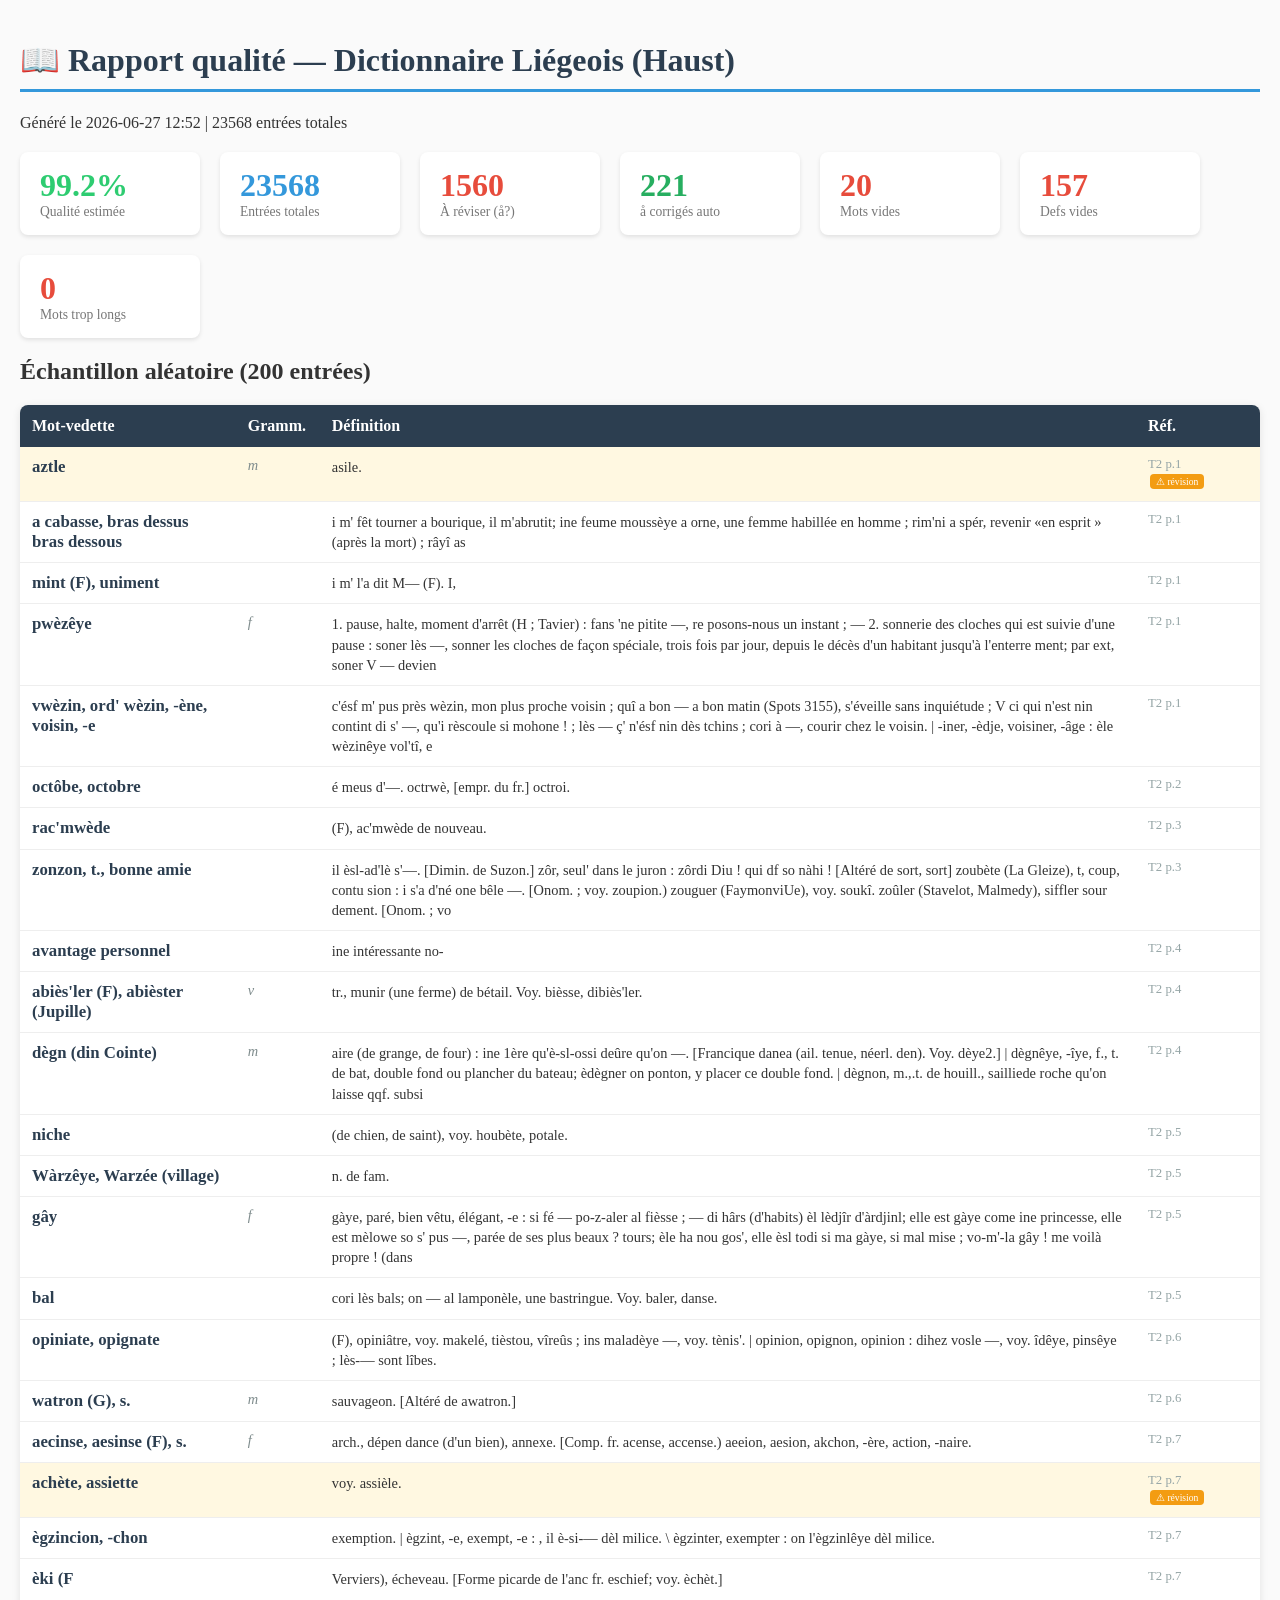
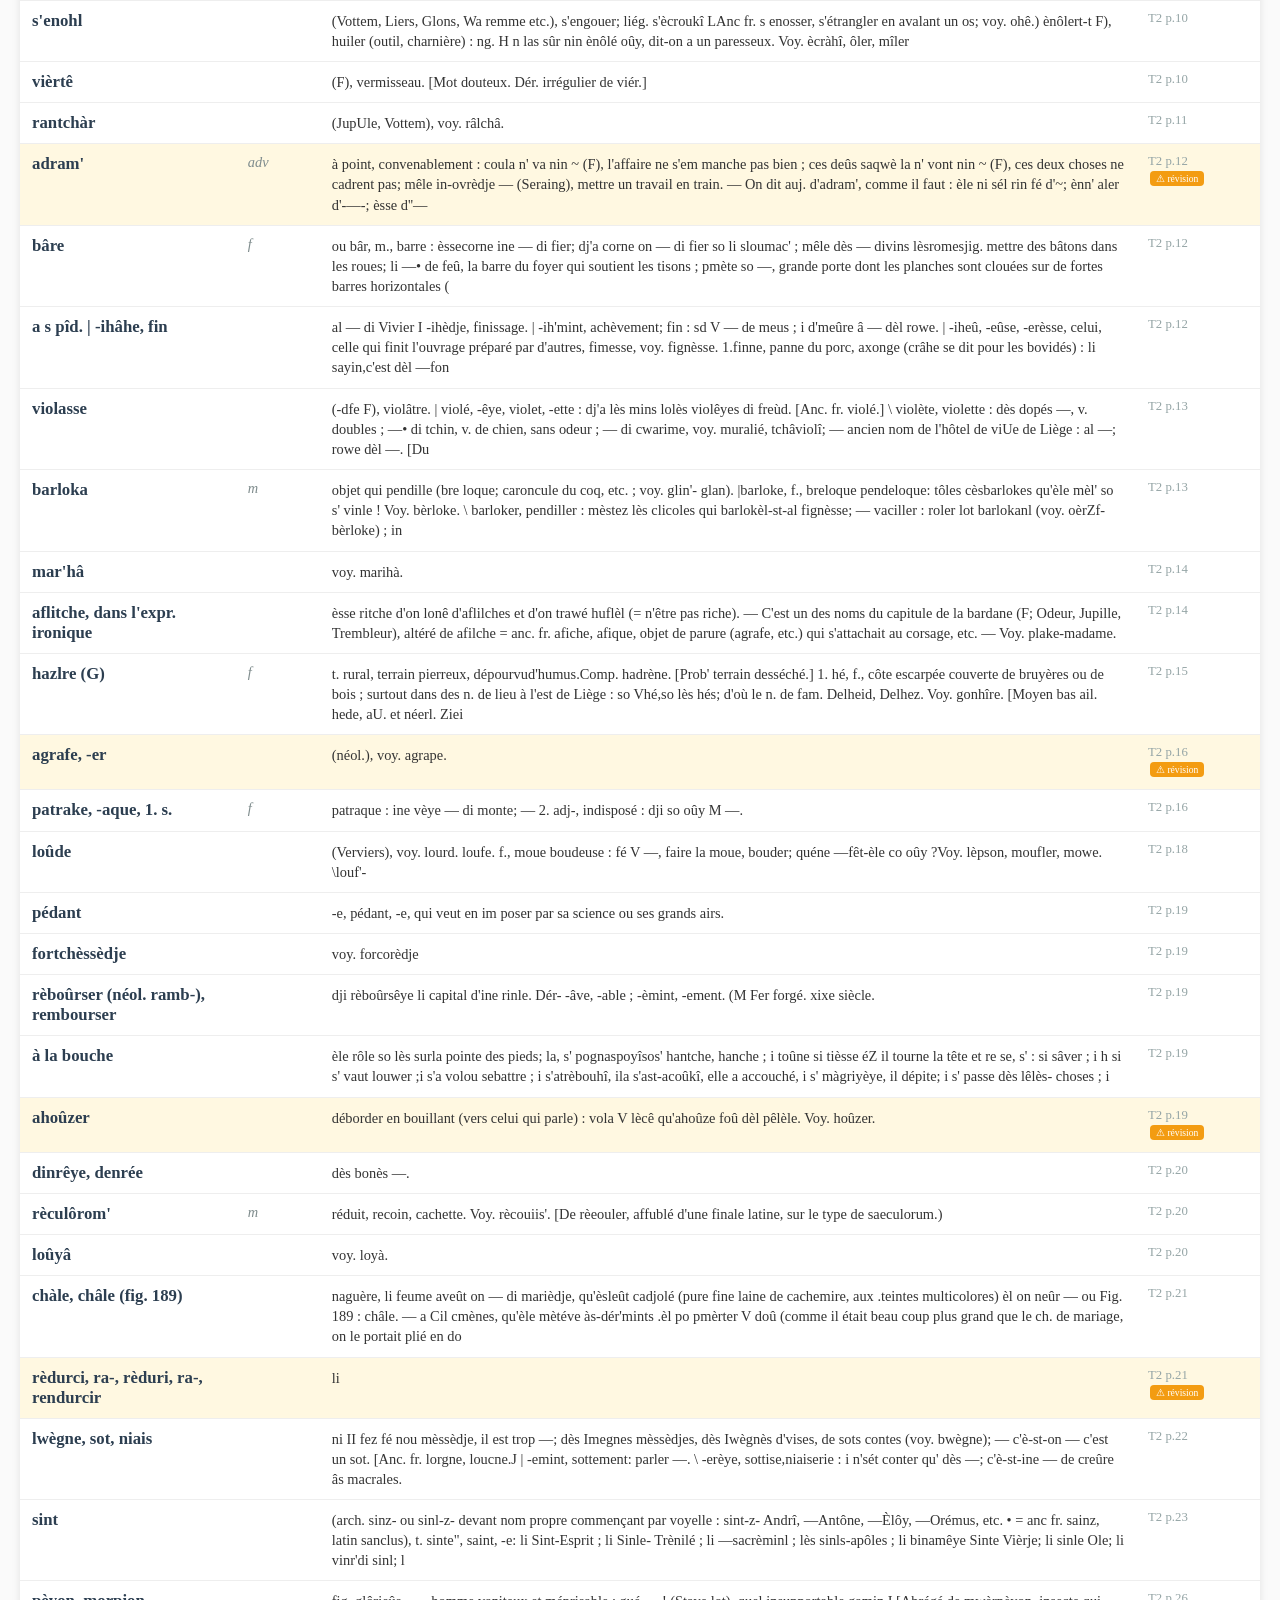
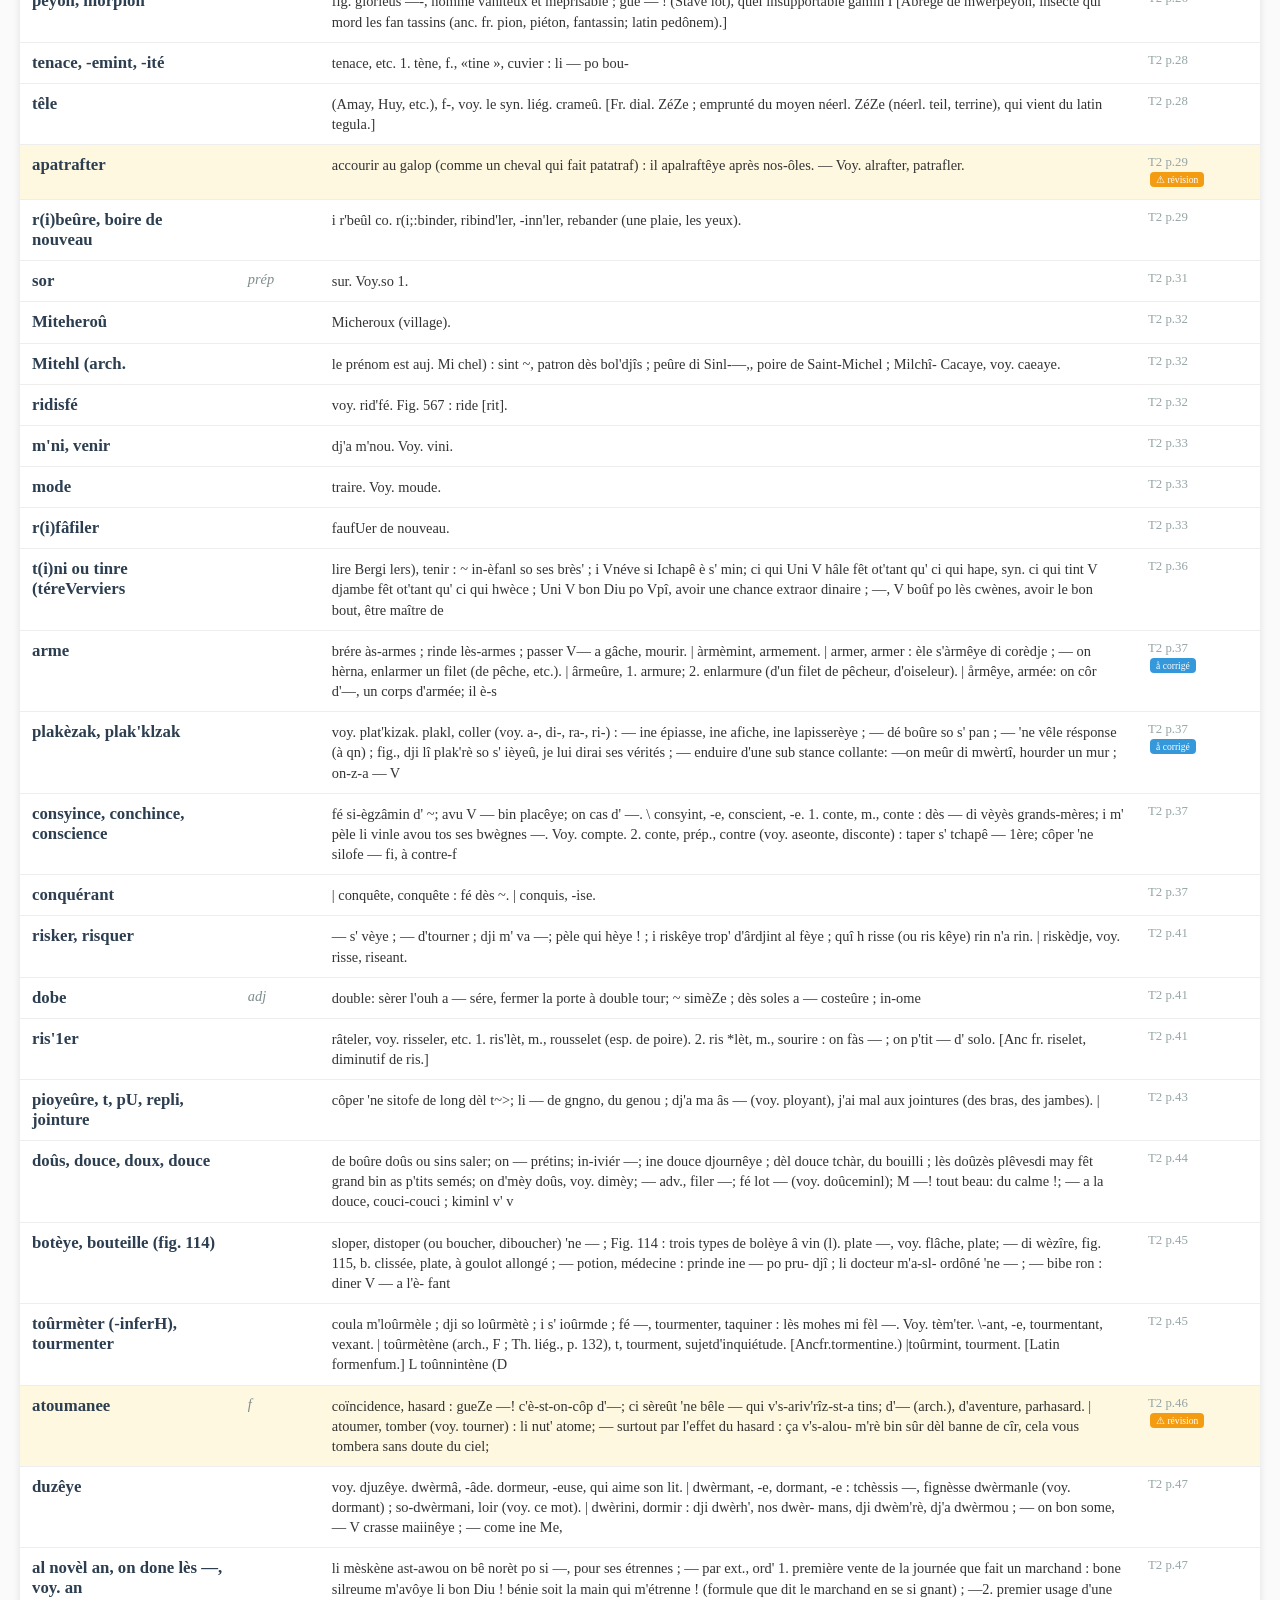
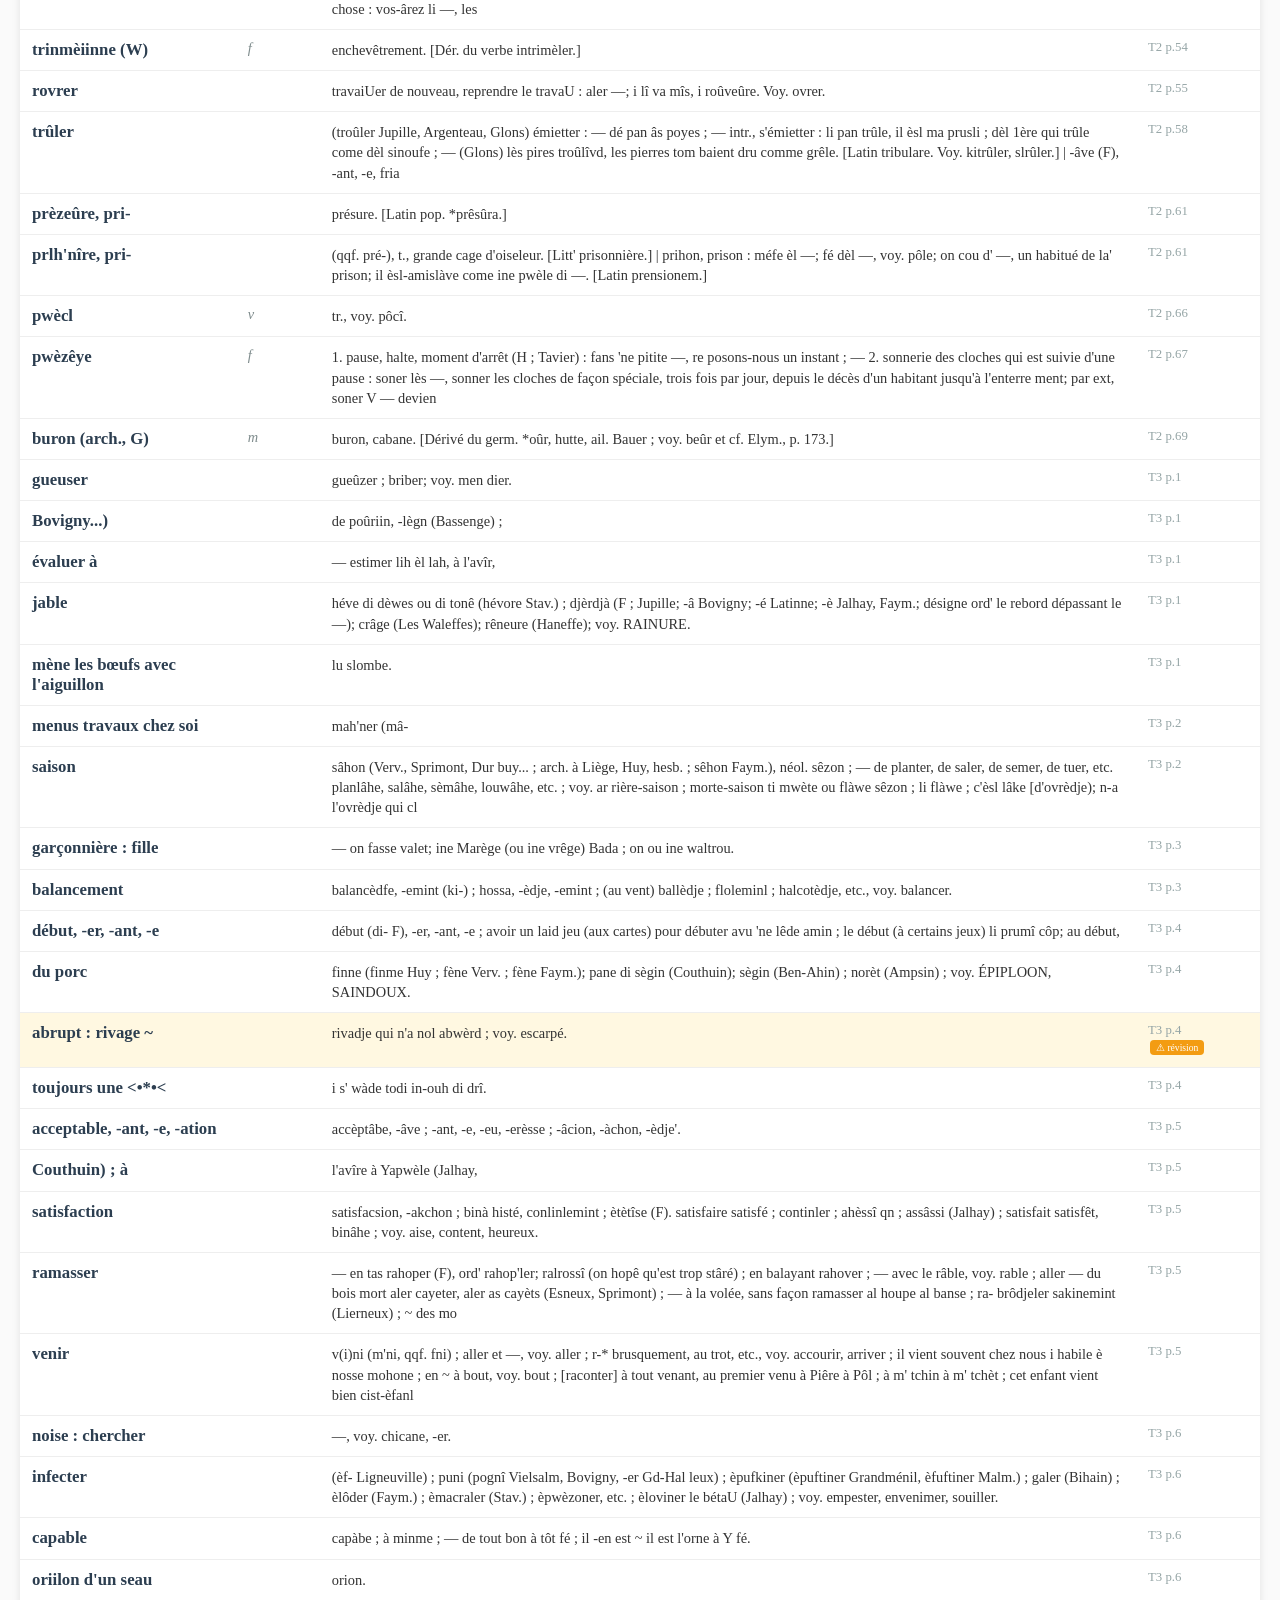
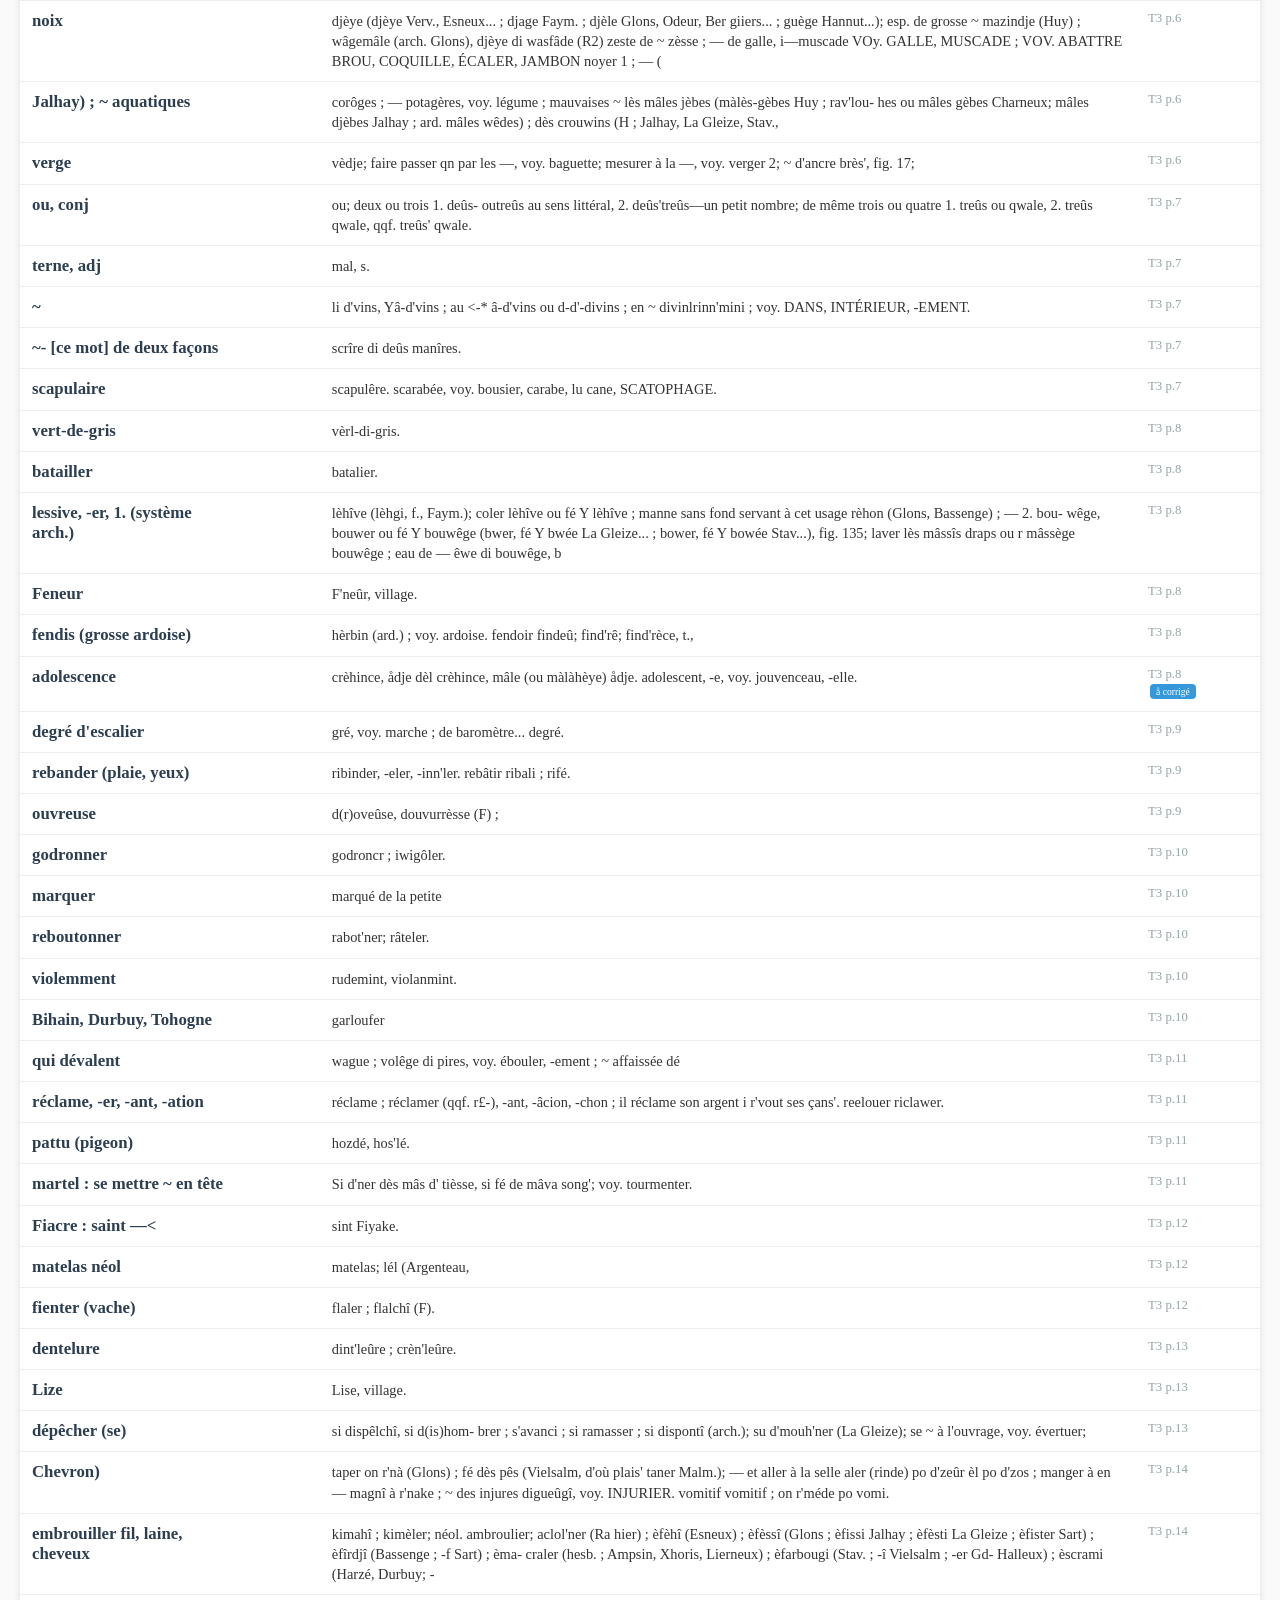
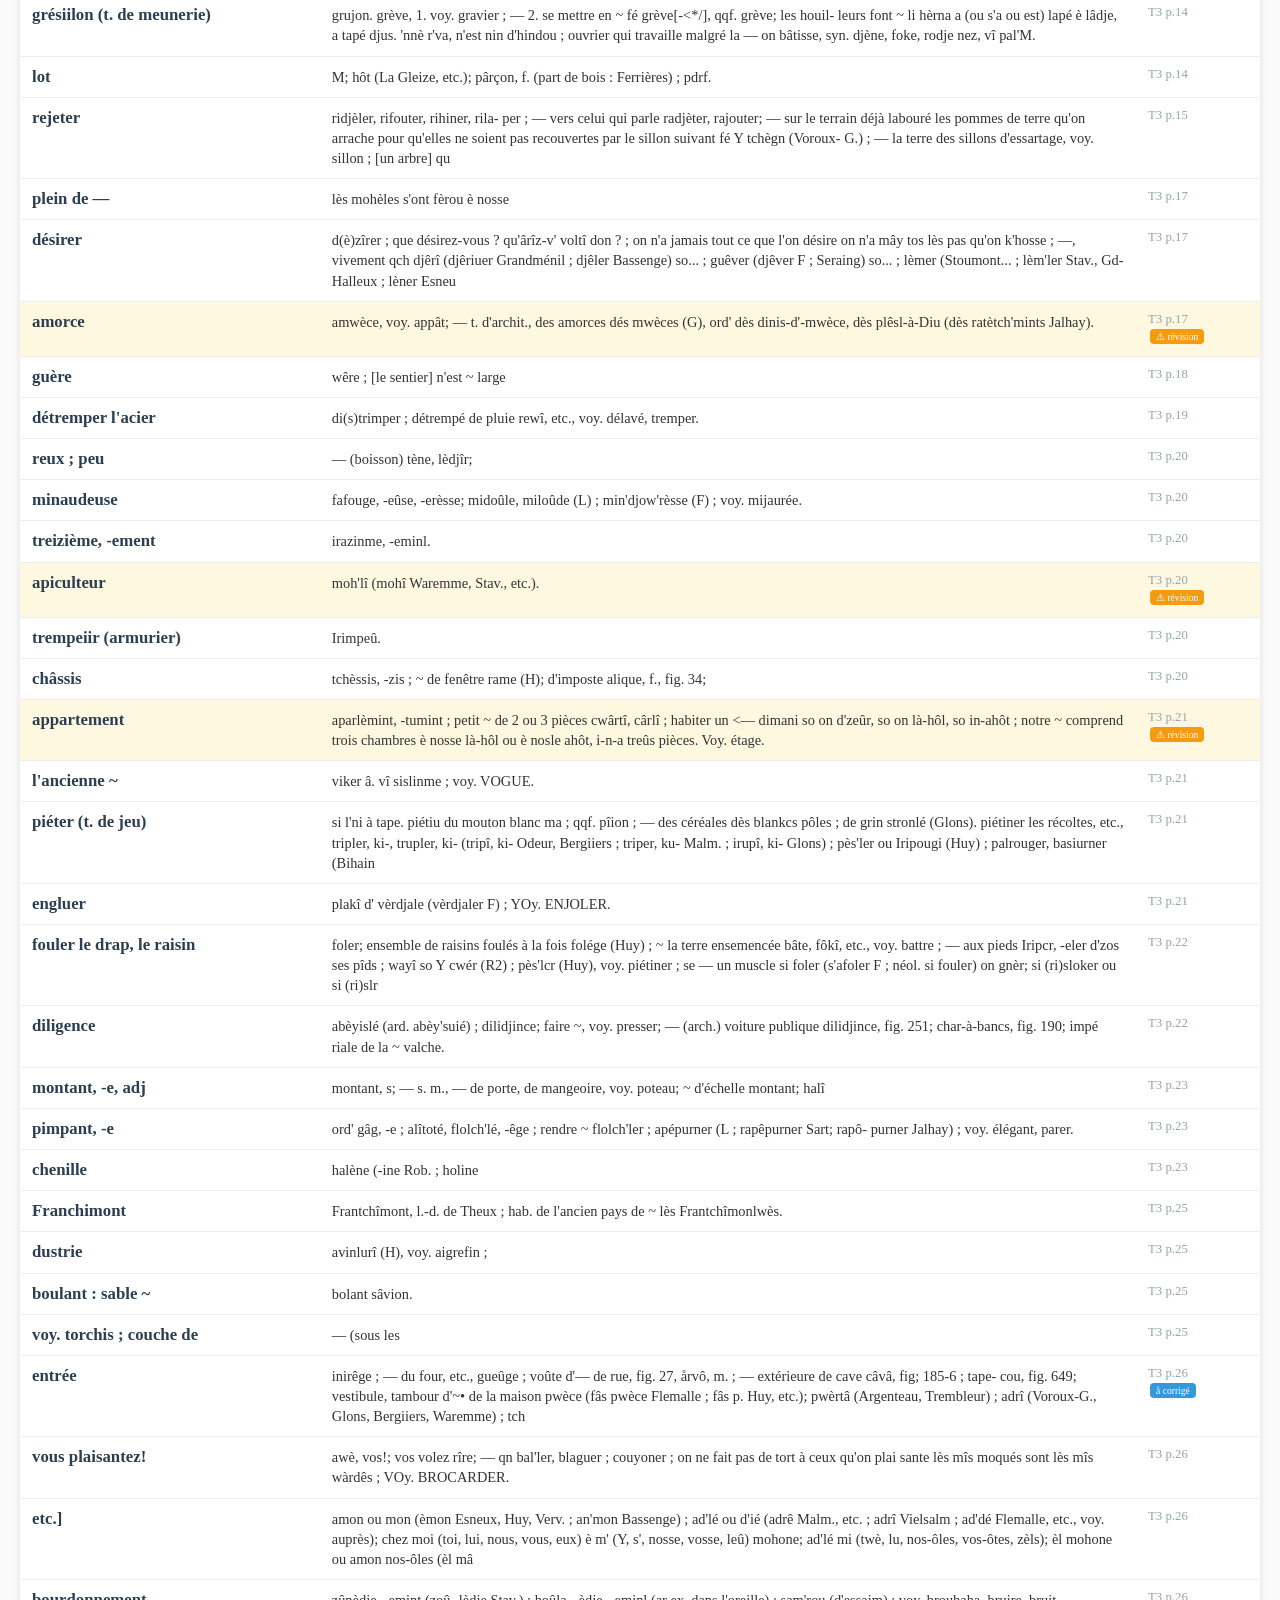
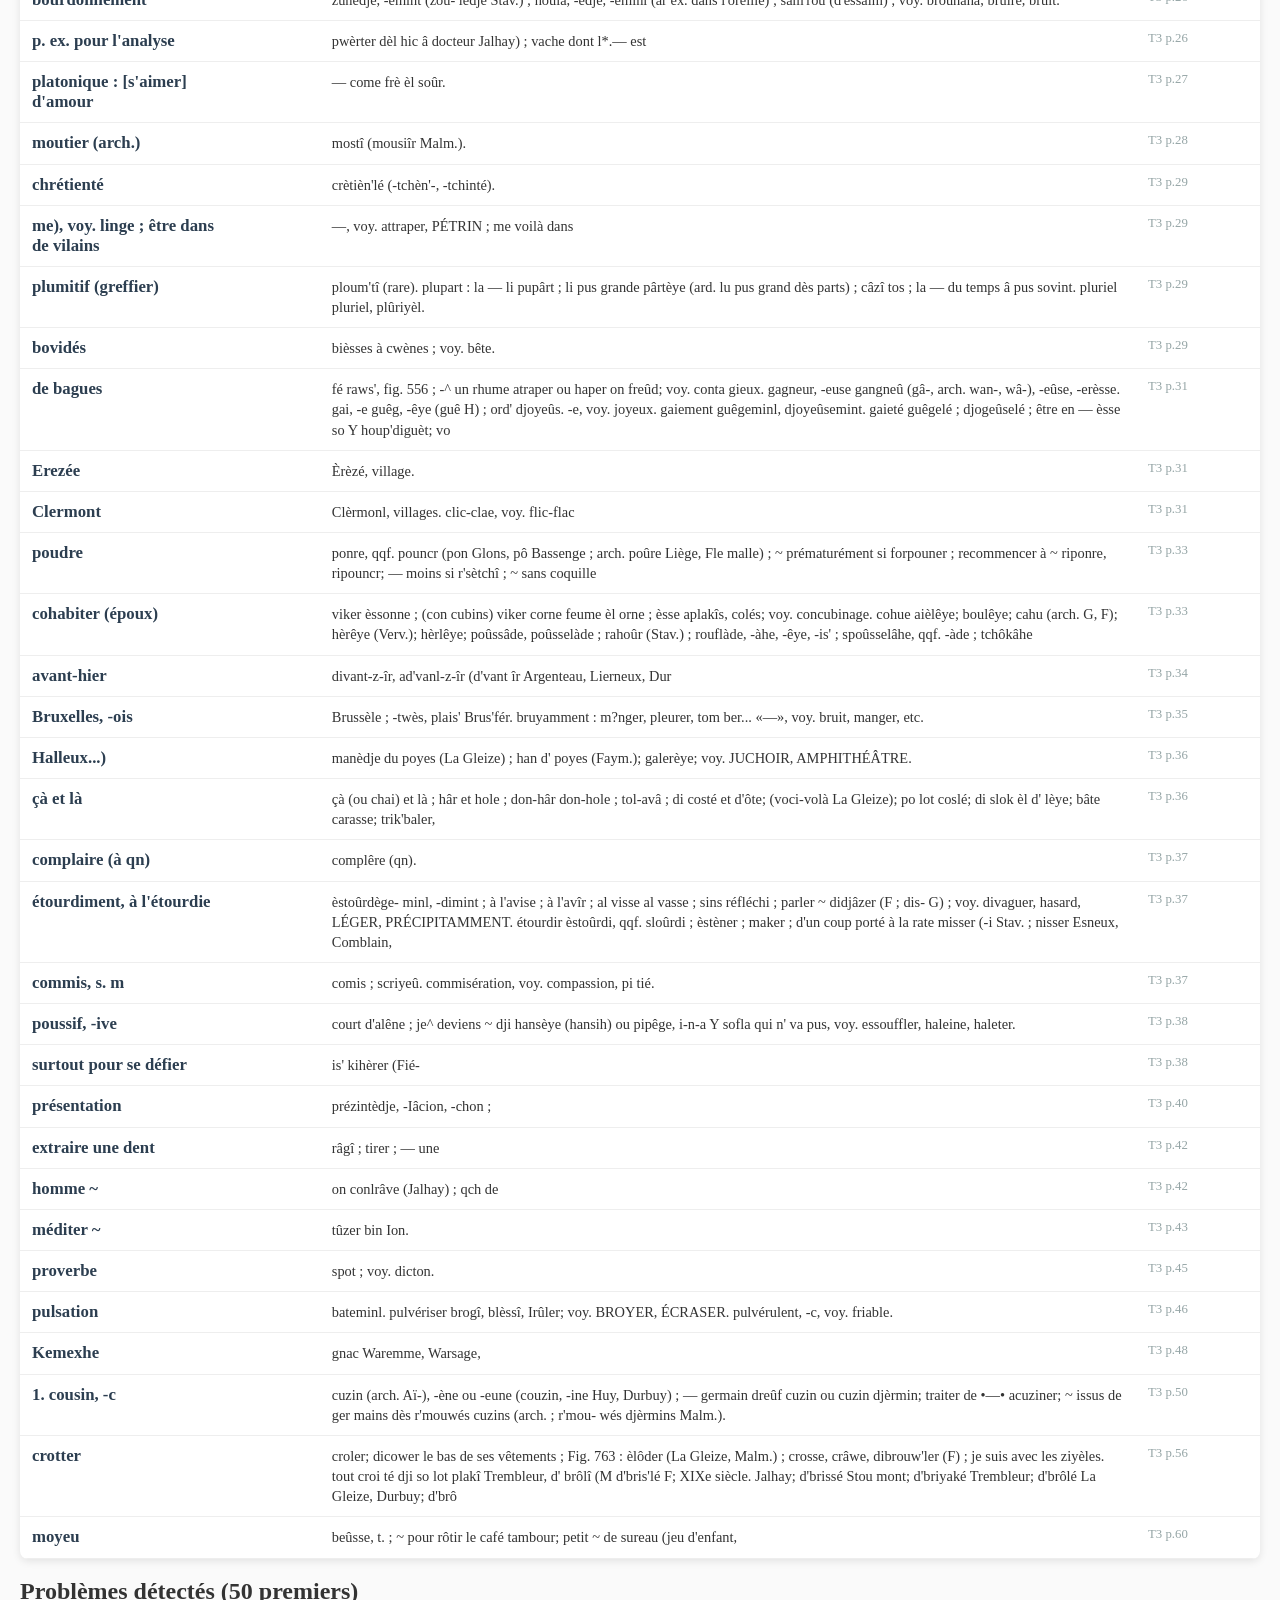
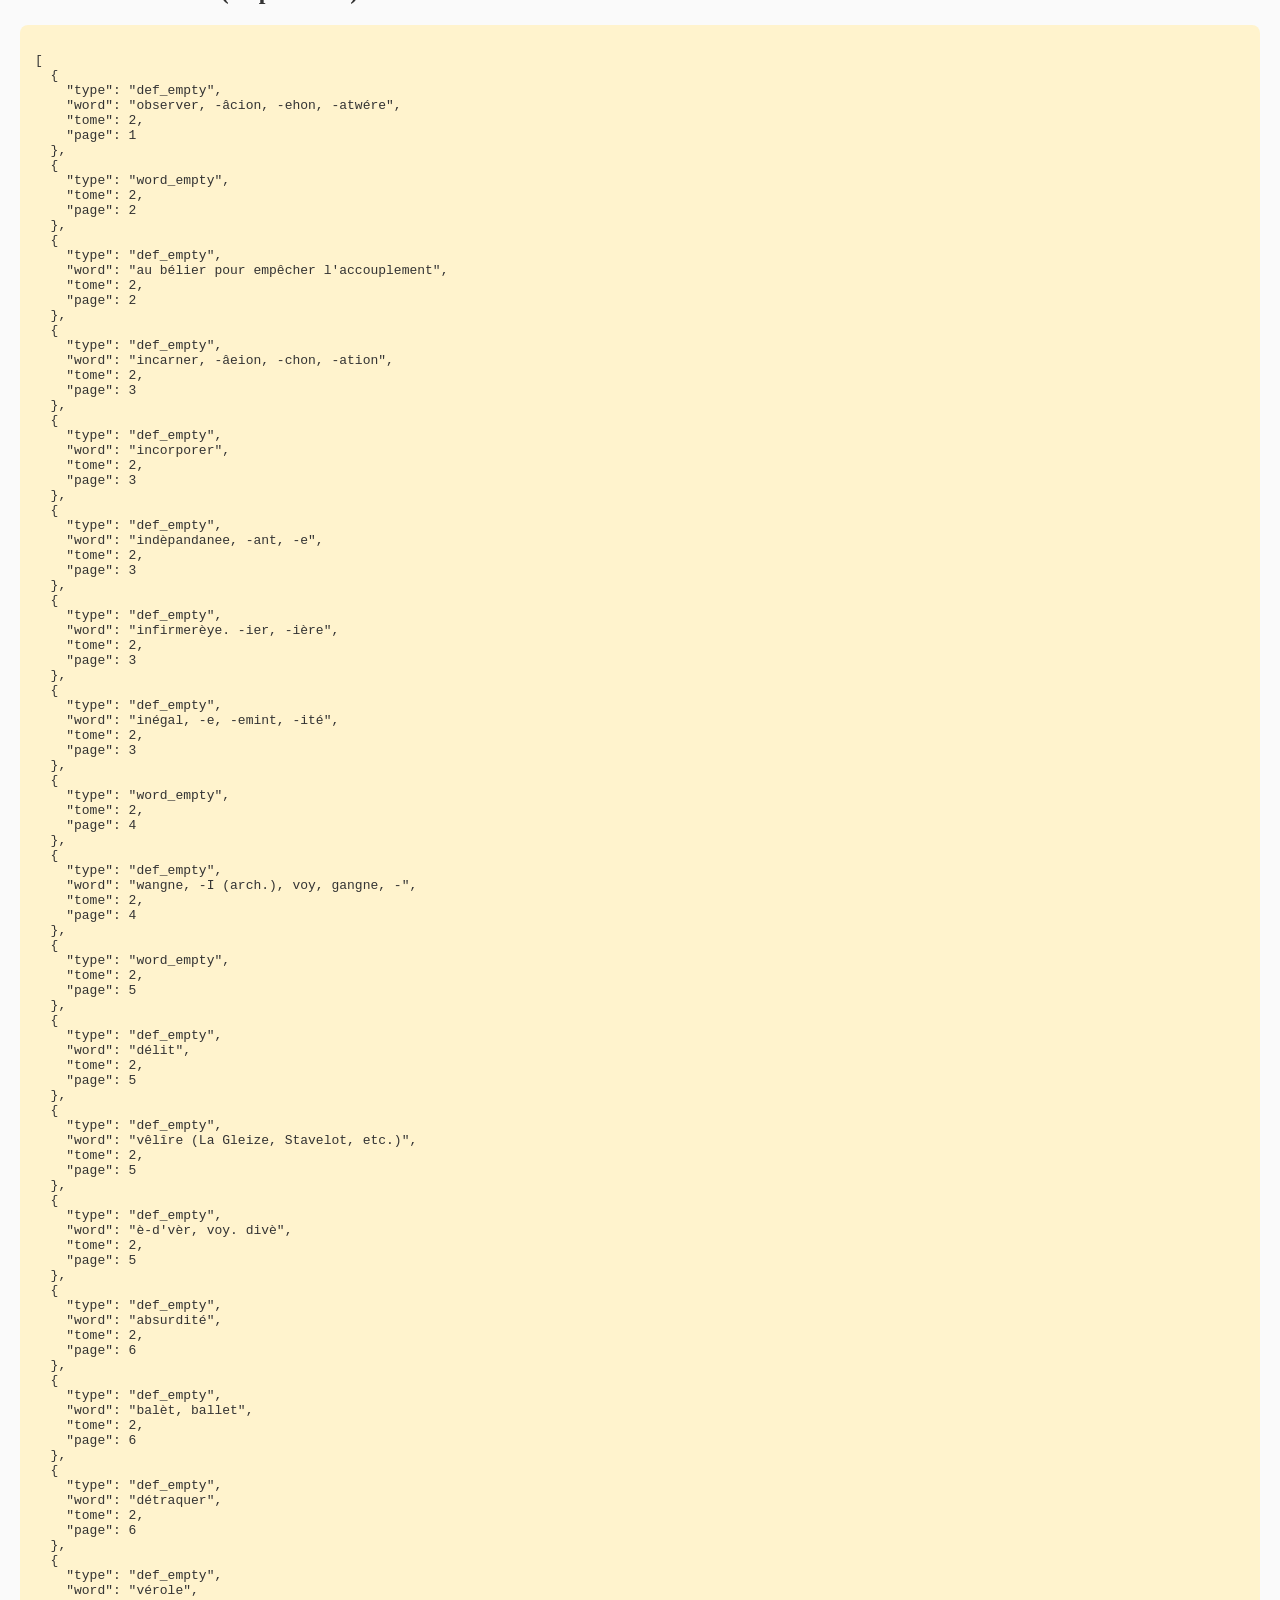
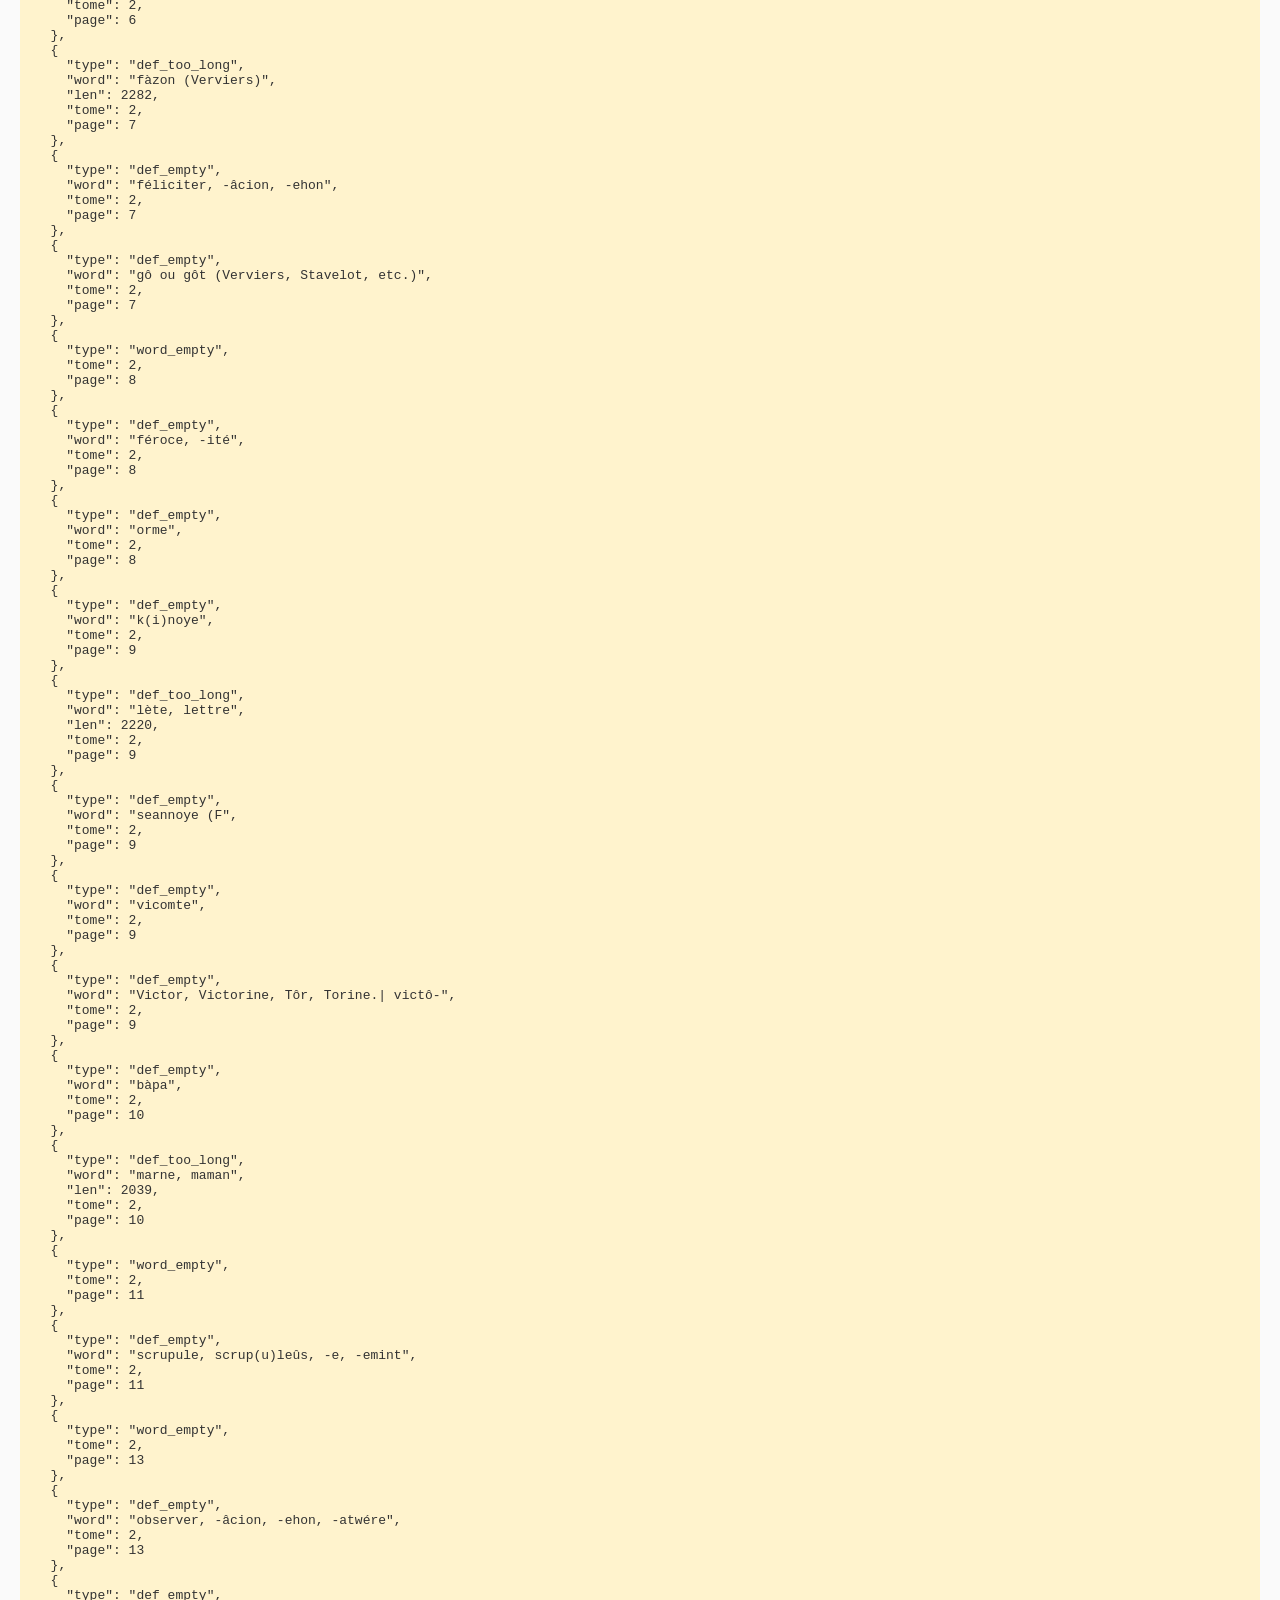
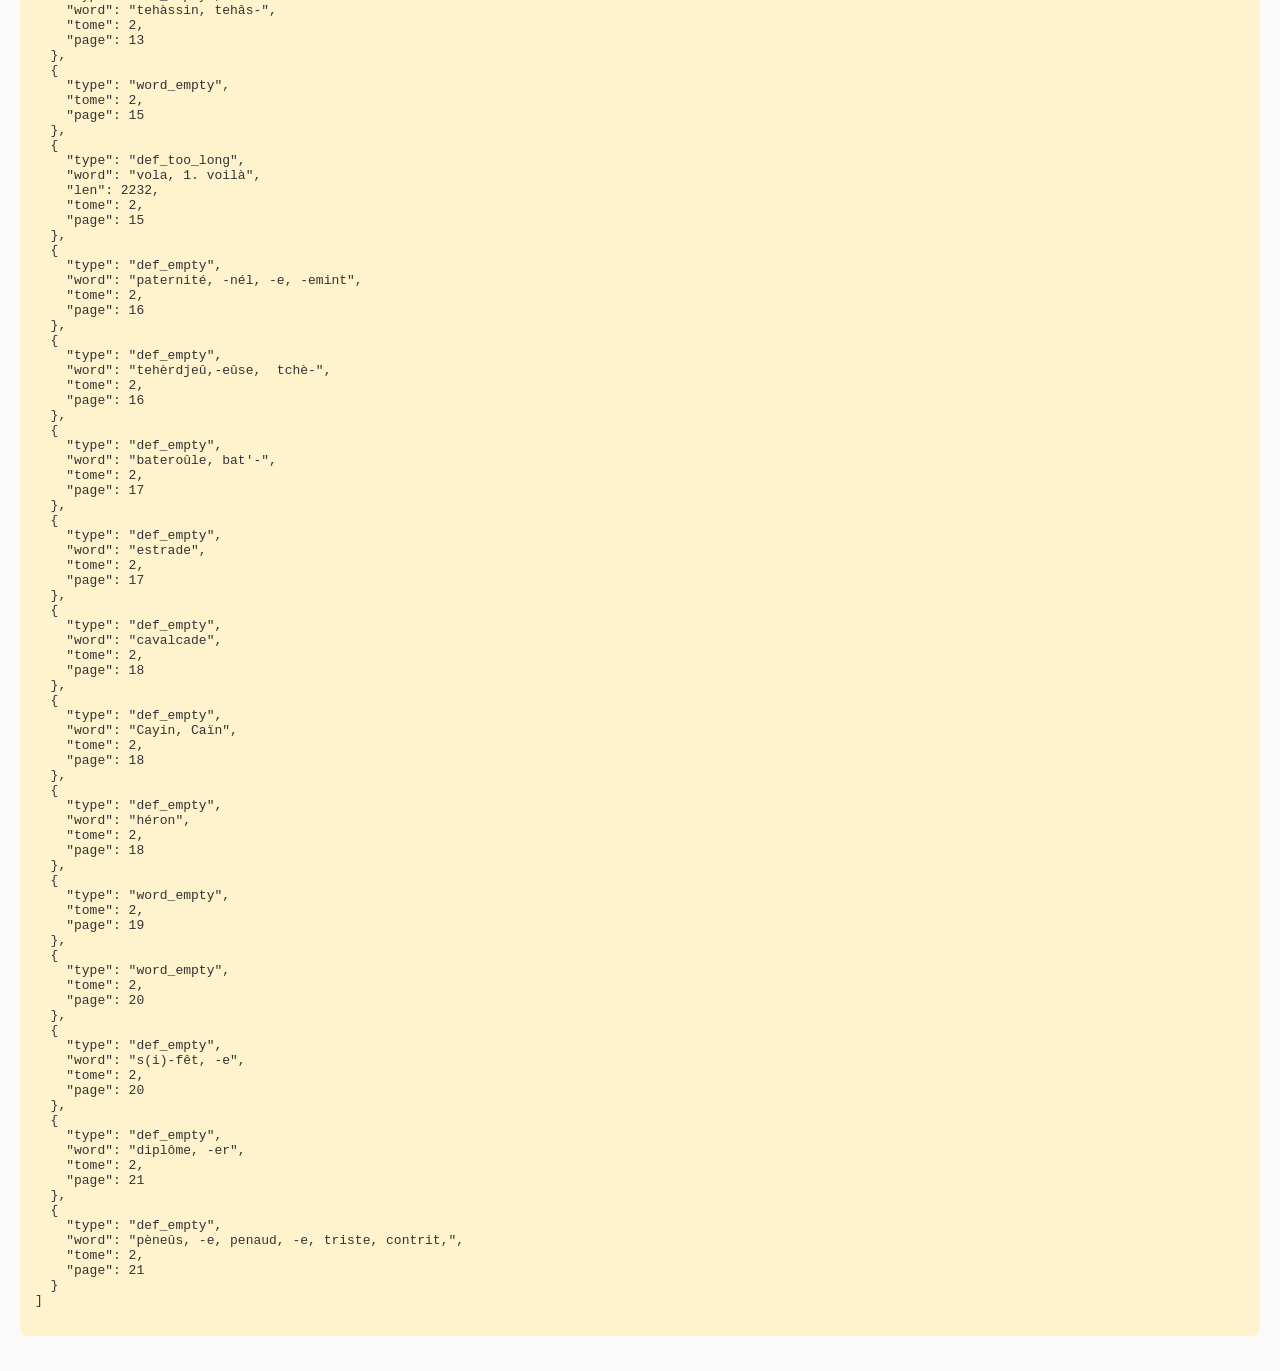
==== extraction/rapport_qualite.html @ eea303c3 "feat: corrections diacritiques, recuperation A/A, interface sans doublons et chargement hors ligne" ====
<!DOCTYPE html>
<html lang="fr">
<head>
<meta charset="UTF-8">
<title>Rapport qualité — Dictionnaire Liégeois</title>
<style>
  body { font-family: 'Georgia', serif; max-width: 1400px; margin: 0 auto; padding: 20px;
          background: #fafafa; color: #333; }
  h1 { color: #2c3e50; border-bottom: 3px solid #3498db; padding-bottom: 10px; }
  .stats { display: flex; gap: 20px; flex-wrap: wrap; margin: 20px 0; }
  .stat { background: white; border-radius: 8px; padding: 15px 20px;
           box-shadow: 0 2px 4px rgba(0,0,0,.1); min-width: 140px; }
  .stat .val { font-size: 2em; font-weight: bold; color: #3498db; }
  .stat .lbl { font-size: .85em; color: #777; }
  .quality { color: #2ecc71 !important; }
  table { width: 100%; border-collapse: collapse; background: white;
           box-shadow: 0 2px 8px rgba(0,0,0,.1); border-radius: 8px;
           overflow: hidden; margin-top: 20px; }
  th { background: #2c3e50; color: white; padding: 12px; text-align: left; }
  td { padding: 10px 12px; border-bottom: 1px solid #eee; vertical-align: top; }
  tr:hover { background: #f0f7ff; }
  tr.review { background: #fff8e1; }
  .word { font-weight: bold; color: #2c3e50; min-width: 150px; font-size: 1.05em; }
  .gram { color: #7f8c8d; font-style: italic; min-width: 60px; font-size: .9em; }
  .def  { font-size: .9em; line-height: 1.4; }
  .meta { font-size: .8em; color: #95a5a6; min-width: 100px; }
  .flag { display: inline-block; padding: 2px 6px; border-radius: 4px;
           font-size: .75em; margin: 2px; }
  .flag.review { background: #f39c12; color: white; }
  .flag.ring   { background: #3498db; color: white; }
  .issues { background: #fff3cd; border-radius: 8px; padding: 15px; margin: 15px 0; }
</style>
</head>
<body>
<h1>📖 Rapport qualité — Dictionnaire Liégeois (Haust)</h1>
<p>Généré le 2026-06-27 12:52 | 23568 entrées totales</p>

<div class="stats">
  <div class="stat"><div class="val quality">99.2%</div>
    <div class="lbl">Qualité estimée</div></div>
  <div class="stat"><div class="val">23568</div>
    <div class="lbl">Entrées totales</div></div>
  <div class="stat"><div class="val" style="color:#e74c3c">1560</div>
    <div class="lbl">À réviser (å?)</div></div>
  <div class="stat"><div class="val" style="color:#27ae60">221</div>
    <div class="lbl">å corrigés auto</div></div>
  <div class="stat"><div class="val" style="color:#e74c3c">20</div>
    <div class="lbl">Mots vides</div></div>
  <div class="stat"><div class="val" style="color:#e74c3c">157</div>
    <div class="lbl">Defs vides</div></div>
  <div class="stat"><div class="val" style="color:#e74c3c">0</div>
    <div class="lbl">Mots trop longs</div></div>
</div>

<h2>Échantillon aléatoire (200 entrées)</h2>
<table>
  <tr><th>Mot-vedette</th><th>Gramm.</th><th>Définition</th><th>Réf.</th></tr>
  
        <tr class="review">
          <td class="word">aztle</td>
          <td class="gram">m</td>
          <td class="def">asile.</td>
          <td class="meta">T2 p.1<br><span class="flag review">⚠ révision</span></td>
        </tr>
        <tr class="">
          <td class="word">a cabasse, bras dessus bras dessous</td>
          <td class="gram"></td>
          <td class="def">i m' fêt tourner a bourique, il m'abrutit; ine feume moussèye a orne, une femme habillée en homme ; rim'ni a spér, revenir «en esprit » (après la mort) ; râyî as</td>
          <td class="meta">T2 p.1<br></td>
        </tr>
        <tr class="">
          <td class="word">mint (F), uniment</td>
          <td class="gram"></td>
          <td class="def">i m' l'a dit M— (F). I,</td>
          <td class="meta">T2 p.1<br></td>
        </tr>
        <tr class="">
          <td class="word">pwèzêye</td>
          <td class="gram">f</td>
          <td class="def">1. pause, halte, moment d'arrêt (H ; Tavier) : fans 'ne pitite —, re posons-nous un instant ; — 2. sonnerie des cloches qui est suivie d'une pause : soner lès —, sonner les cloches de façon spéciale, trois fois par jour, depuis le décès d'un habitant jusqu'à l'enterre ment; par ext, soner V — devien</td>
          <td class="meta">T2 p.1<br></td>
        </tr>
        <tr class="">
          <td class="word">vwèzin, ord' wèzin, -ène, voisin, -e</td>
          <td class="gram"></td>
          <td class="def">c'ésf m' pus près wèzin, mon plus proche voisin ; quî a bon — a bon matin (Spots 3155), s'éveille sans inquiétude ; V ci qui n'est nin contint di s' —, qu'i rèscoule si mohone ! ; lès — ç' n'ésf nin dès tchins ; cori à —, courir chez le voisin. | -iner, -èdje, voisiner, -âge : èle wèzinêye vol'tî, e</td>
          <td class="meta">T2 p.1<br></td>
        </tr>
        <tr class="">
          <td class="word">octôbe, octobre</td>
          <td class="gram"></td>
          <td class="def">é meus d'—. octrwè, [empr. du fr.] octroi.</td>
          <td class="meta">T2 p.2<br></td>
        </tr>
        <tr class="">
          <td class="word">rac'mwède</td>
          <td class="gram"></td>
          <td class="def">(F), ac'mwède de nouveau.</td>
          <td class="meta">T2 p.3<br></td>
        </tr>
        <tr class="">
          <td class="word">zonzon, t., bonne amie</td>
          <td class="gram"></td>
          <td class="def">il èsl-ad'lè s'—. [Dimin. de Suzon.] zôr, seul' dans le juron : zôrdi Diu ! qui df so nàhi ! [Altéré de sort, sort] zoubète (La Gleize), t, coup, contu sion : i s'a d'né one bêle —. [Onom. ; voy. zoupion.) zouguer (FaymonviUe), voy. soukî. zoûler (Stavelot, Malmedy), siffler sour dement. [Onom. ; vo</td>
          <td class="meta">T2 p.3<br></td>
        </tr>
        <tr class="">
          <td class="word">avantage personnel</td>
          <td class="gram"></td>
          <td class="def">ine intéressante no-</td>
          <td class="meta">T2 p.4<br></td>
        </tr>
        <tr class="">
          <td class="word">abiès'ler (F), abièster (Jupille)</td>
          <td class="gram">v</td>
          <td class="def">tr., munir (une ferme) de bétail. Voy. bièsse, dibiès'ler.</td>
          <td class="meta">T2 p.4<br></td>
        </tr>
        <tr class="">
          <td class="word">dègn (din Cointe)</td>
          <td class="gram">m</td>
          <td class="def">aire (de grange, de four) : ine 1ère qu'è-sl-ossi deûre qu'on —. [Francique danea (ail. tenue, néerl. den). Voy. dèye2.] | dègnêye, -îye, f., t. de bat, double fond ou plancher du bateau; èdègner on ponton, y placer ce double fond. | dègnon, m.,.t. de houill., sailliede roche qu'on laisse qqf. subsi</td>
          <td class="meta">T2 p.4<br></td>
        </tr>
        <tr class="">
          <td class="word">niche</td>
          <td class="gram"></td>
          <td class="def">(de chien, de saint), voy. houbète, potale.</td>
          <td class="meta">T2 p.5<br></td>
        </tr>
        <tr class="">
          <td class="word">Wàrzêye, Warzée (village)</td>
          <td class="gram"></td>
          <td class="def">n. de fam.</td>
          <td class="meta">T2 p.5<br></td>
        </tr>
        <tr class="">
          <td class="word">gây</td>
          <td class="gram">f</td>
          <td class="def">gàye, paré, bien vêtu, élégant, -e : si fé — po-z-aler al fièsse ; — di hârs (d'habits) èl lèdjîr d'àrdjinl; elle est gàye come ine princesse, elle est mèlowe so s' pus —, parée de ses plus beaux ? tours; èle ha nou gos', elle èsl todi si ma gàye, si mal mise ; vo-m'-la gây ! me voilà propre ! (dans</td>
          <td class="meta">T2 p.5<br></td>
        </tr>
        <tr class="">
          <td class="word">bal</td>
          <td class="gram"></td>
          <td class="def">cori lès bals; on — al lamponèle, une bastringue. Voy. baler, danse.</td>
          <td class="meta">T2 p.5<br></td>
        </tr>
        <tr class="">
          <td class="word">opiniate, opignate</td>
          <td class="gram"></td>
          <td class="def">(F), opiniâtre, voy. makelé, tièstou, vîreûs ; ins maladèye —, voy. tènis'. | opinion, opignon, opinion : dihez vosle —, voy. îdêye, pinsêye ; lès-— sont lîbes.</td>
          <td class="meta">T2 p.6<br></td>
        </tr>
        <tr class="">
          <td class="word">watron (G), s.</td>
          <td class="gram">m</td>
          <td class="def">sauvageon. [Altéré de awatron.]</td>
          <td class="meta">T2 p.6<br></td>
        </tr>
        <tr class="">
          <td class="word">aecinse, aesinse (F), s.</td>
          <td class="gram">f</td>
          <td class="def">arch., dépen dance (d'un bien), annexe. [Comp. fr. acense, accense.) aeeion, aesion, akchon, -ère, action, -naire.</td>
          <td class="meta">T2 p.7<br></td>
        </tr>
        <tr class="review">
          <td class="word">achète, assiette</td>
          <td class="gram"></td>
          <td class="def">voy. assièle.</td>
          <td class="meta">T2 p.7<br><span class="flag review">⚠ révision</span></td>
        </tr>
        <tr class="">
          <td class="word">ègzincion, -chon</td>
          <td class="gram"></td>
          <td class="def">exemption. | ègzint, -e, exempt, -e : , il è-si-— dèl milice. \ ègzinter, exempter : on l'ègzinlêye dèl milice.</td>
          <td class="meta">T2 p.7<br></td>
        </tr>
        <tr class="">
          <td class="word">èki (F</td>
          <td class="gram"></td>
          <td class="def">Verviers), écheveau. [Forme picarde de l'anc fr. eschief; voy. èchèt.]</td>
          <td class="meta">T2 p.7<br></td>
        </tr>
        <tr class="">
          <td class="word">s'enohl</td>
          <td class="gram"></td>
          <td class="def">(Vottem, Liers, Glons, Wa remme etc.), s'engouer; liég. s'ècroukî LAnc fr. s enosser, s'étrangler en avalant un os; voy. ohê.) ènôlert-t F), huiler (outil, charnière) : ng. H n las sûr nin ènôlé oûy, dit-on a un paresseux. Voy. ècràhî, ôler, mîler</td>
          <td class="meta">T2 p.10<br></td>
        </tr>
        <tr class="">
          <td class="word">vièrtê</td>
          <td class="gram"></td>
          <td class="def">(F), vermisseau. [Mot douteux. Dér. irrégulier de viér.]</td>
          <td class="meta">T2 p.10<br></td>
        </tr>
        <tr class="">
          <td class="word">rantchàr</td>
          <td class="gram"></td>
          <td class="def">(JupUle, Vottem), voy. râlchâ.</td>
          <td class="meta">T2 p.11<br></td>
        </tr>
        <tr class="review">
          <td class="word">adram'</td>
          <td class="gram">adv</td>
          <td class="def">à point, convenablement : coula n' va nin ~ (F), l'affaire ne s'em manche pas bien ; ces deûs saqwè la n' vont nin ~ (F), ces deux choses ne cadrent pas; mêle in-ovrèdje — (Seraing), mettre un travail en train. — On dit auj. d'adram', comme il faut : èle ni sél rin fé d'~; ènn' aler d'-—-; èsse d''—</td>
          <td class="meta">T2 p.12<br><span class="flag review">⚠ révision</span></td>
        </tr>
        <tr class="">
          <td class="word">bâre</td>
          <td class="gram">f</td>
          <td class="def">ou bâr, m., barre : èssecorne ine — di fier; dj'a corne on — di fier so li sloumac' ; mêle dès — divins lèsromesjig. mettre des bâtons dans les roues; li —• de feû, la barre du foyer qui soutient les tisons ; pmète so —, grande porte dont les planches sont clouées sur de fortes barres horizontales (</td>
          <td class="meta">T2 p.12<br></td>
        </tr>
        <tr class="">
          <td class="word">a s pîd. | -ihâhe, fin</td>
          <td class="gram"></td>
          <td class="def">al — di Vivier I -ihèdje, finissage. | -ih'mint, achèvement; fin : sd V — de meus ; i d'meûre â — dèl rowe. | -iheû, -eûse, -erèsse, celui, celle qui finit l'ouvrage préparé par d'autres, fimesse, voy. fignèsse. 1.finne, panne du porc, axonge (crâhe se dit pour les bovidés) : li sayin,c'est dèl —fon</td>
          <td class="meta">T2 p.12<br></td>
        </tr>
        <tr class="">
          <td class="word">violasse</td>
          <td class="gram"></td>
          <td class="def">(-dfe F), violâtre. | violé,  -êye, violet, -ette : dj'a lès mins lolès violêyes di freùd. [Anc. fr. violé.] \ violète, violette : dès dopés —, v. doubles ; —• di tchin, v. de chien, sans odeur ; — di cwarime, voy. muralié, tchâviolî; — ancien nom de l'hôtel de viUe de Liège : al —; rowe dèl —. [Du </td>
          <td class="meta">T2 p.13<br></td>
        </tr>
        <tr class="">
          <td class="word">barloka</td>
          <td class="gram">m</td>
          <td class="def">objet qui pendille (bre loque; caroncule du coq, etc. ; voy. glin'- glan). |barloke, f., breloque pendeloque: tôles cèsbarlokes qu'èle mèl' so s' vinle ! Voy. bèrloke. \ barloker, pendiller : mèstez lès clicoles qui barlokèl-st-al fignèsse; — vaciller : roler lot barlokanl (voy. oèrZf- bèrloke) ; in</td>
          <td class="meta">T2 p.13<br></td>
        </tr>
        <tr class="">
          <td class="word">mar'hâ</td>
          <td class="gram"></td>
          <td class="def">voy. marihà.</td>
          <td class="meta">T2 p.14<br></td>
        </tr>
        <tr class="">
          <td class="word">aflitche, dans l'expr. ironique</td>
          <td class="gram"></td>
          <td class="def">èsse ritche d'on lonê d'aflilches et d'on trawé huflèl (= n'être pas riche). — C'est un des noms du capitule de la bardane (F; Odeur, Jupille, Trembleur), altéré de afilche = anc. fr. afiche, afique, objet de parure (agrafe, etc.) qui s'attachait au corsage, etc. — Voy. plake-madame.</td>
          <td class="meta">T2 p.14<br></td>
        </tr>
        <tr class="">
          <td class="word">hazlre (G)</td>
          <td class="gram">f</td>
          <td class="def">t. rural, terrain pierreux, dépourvud'humus.Comp. hadrène. [Prob' terrain desséché.] 1. hé, f., côte escarpée couverte de bruyères ou de bois ; surtout dans des n. de lieu à l'est de Liège : so Vhé,so lès hés; d'où le n. de fam. Delheid, Delhez. Voy. gonhîre. [Moyen bas ail. hede, aU. et néerl. Ziei</td>
          <td class="meta">T2 p.15<br></td>
        </tr>
        <tr class="review">
          <td class="word">agrafe, -er</td>
          <td class="gram"></td>
          <td class="def">(néol.), voy. agrape.</td>
          <td class="meta">T2 p.16<br><span class="flag review">⚠ révision</span></td>
        </tr>
        <tr class="">
          <td class="word">patrake, -aque, 1. s.</td>
          <td class="gram">f</td>
          <td class="def">patraque : ine vèye — di monte; — 2. adj-, indisposé : dji so oûy M —.</td>
          <td class="meta">T2 p.16<br></td>
        </tr>
        <tr class="">
          <td class="word">loûde</td>
          <td class="gram"></td>
          <td class="def">(Verviers), voy. lourd. loufe. f., moue boudeuse : fé V —, faire la moue, bouder; quéne —fêt-èle co oûy ?Voy. lèpson, moufler, mowe. \louf'-</td>
          <td class="meta">T2 p.18<br></td>
        </tr>
        <tr class="">
          <td class="word">pédant</td>
          <td class="gram"></td>
          <td class="def">-e, pédant, -e, qui veut en im poser par sa science ou ses grands airs.</td>
          <td class="meta">T2 p.19<br></td>
        </tr>
        <tr class="">
          <td class="word">fortchèssèdje</td>
          <td class="gram"></td>
          <td class="def">voy. forcorèdje</td>
          <td class="meta">T2 p.19<br></td>
        </tr>
        <tr class="">
          <td class="word">rèboûrser (néol. ramb-), rembourser</td>
          <td class="gram"></td>
          <td class="def">dji rèboûrsêye li capital d'ine rinle. Dér- -âve, -able ; -èmint, -ement. (M Fer forgé. xixe siècle.</td>
          <td class="meta">T2 p.19<br></td>
        </tr>
        <tr class="">
          <td class="word">à la bouche</td>
          <td class="gram"></td>
          <td class="def">èle rôle so lès surla pointe des pieds; la, s' pognaspoyîsos' hantche, hanche ; i toûne si tièsse éZ il tourne la tête et re se, s' : si sâver ; i h si s' vaut louwer ;i s'a volou sebattre ; i s'atrèbouhî, ila s'ast-acoûkî, elle a accouché, i s' màgriyèye, il dépite; i s' passe dès lêlès- choses ; i</td>
          <td class="meta">T2 p.19<br></td>
        </tr>
        <tr class="review">
          <td class="word">ahoûzer</td>
          <td class="gram"></td>
          <td class="def">déborder en bouillant (vers celui qui parle) : vola V lècê qu'ahoûze foû dèl pêlèle. Voy. hoûzer.</td>
          <td class="meta">T2 p.19<br><span class="flag review">⚠ révision</span></td>
        </tr>
        <tr class="">
          <td class="word">dinrêye, denrée</td>
          <td class="gram"></td>
          <td class="def">dès bonès —.</td>
          <td class="meta">T2 p.20<br></td>
        </tr>
        <tr class="">
          <td class="word">rèculôrom'</td>
          <td class="gram">m</td>
          <td class="def">réduit, recoin, cachette. Voy. rècouiis'. [De rèeouler, affublé d'une finale latine, sur le type de saeculorum.)</td>
          <td class="meta">T2 p.20<br></td>
        </tr>
        <tr class="">
          <td class="word">loûyâ</td>
          <td class="gram"></td>
          <td class="def">voy. loyà.</td>
          <td class="meta">T2 p.20<br></td>
        </tr>
        <tr class="">
          <td class="word">chàle, châle (fig. 189)</td>
          <td class="gram"></td>
          <td class="def">naguère, li feume aveût on — di marièdje, qu'èsleût cadjolé (pure fine laine de cachemire, aux .teintes multicolores) èl on neûr — ou Fig. 189 : châle. — a Cil cmènes, qu'èle mètéve às-dér'mints .èl po pmèrter V doû (comme il était beau coup plus grand que le ch. de mariage, on le portait plié en do</td>
          <td class="meta">T2 p.21<br></td>
        </tr>
        <tr class="review">
          <td class="word">rèdurci, ra-, rèduri, ra-, rendurcir</td>
          <td class="gram"></td>
          <td class="def">li</td>
          <td class="meta">T2 p.21<br><span class="flag review">⚠ révision</span></td>
        </tr>
        <tr class="">
          <td class="word">lwègne, sot, niais</td>
          <td class="gram"></td>
          <td class="def">ni II fez fé nou mèssèdje, il est trop —; dès Imegnes mèssèdjes, dès Iwègnès d'vises, de sots contes (voy. bwègne); — c'è-st-on — c'est un sot. [Anc. fr. lorgne, loucne.J | -emint, sottement: parler —. \ -erèye, sottise,niaiserie : i n'sét conter qu' dès —; c'è-st-ine — de creûre âs macrales.</td>
          <td class="meta">T2 p.22<br></td>
        </tr>
        <tr class="">
          <td class="word">sint</td>
          <td class="gram"></td>
          <td class="def">(arch.  sinz- ou sinl-z- devant nom propre commençant par voyelle : sint-z- Andrî, —Antône, —Èlôy, —Orémus, etc. • = anc fr. sainz, latin sanclus), t. sinte", saint, -e: li Sint-Esprit ; li Sinle- Trènilé ; li —sacrèminl ; lès sinls-apôles ; li binamêye Sinte Vièrje; li sinle Ole; li vinr'di sinl; l</td>
          <td class="meta">T2 p.23<br></td>
        </tr>
        <tr class="">
          <td class="word">pèyon, morpion</td>
          <td class="gram"></td>
          <td class="def">fig. glôrieûs —-, homme vaniteux et méprisable ; gué — ! (Stave lot), quel insupportable gamin I [Abrégé de mwèrpèyon, insecte qui mord les fan tassins (anc. fr. pion, piéton, fantassin; latin pedônem).]</td>
          <td class="meta">T2 p.26<br></td>
        </tr>
        <tr class="">
          <td class="word">tenace, -emint, -ité</td>
          <td class="gram"></td>
          <td class="def">tenace, etc. 1. tène, f., «tine », cuvier : li — po bou-</td>
          <td class="meta">T2 p.28<br></td>
        </tr>
        <tr class="">
          <td class="word">têle</td>
          <td class="gram"></td>
          <td class="def">(Amay, Huy, etc.), f-, voy. le syn. liég. crameû. [Fr. dial. ZéZe ; emprunté du moyen néerl. ZéZe (néerl. teil, terrine), qui vient du latin tegula.]</td>
          <td class="meta">T2 p.28<br></td>
        </tr>
        <tr class="review">
          <td class="word">apatrafter</td>
          <td class="gram"></td>
          <td class="def">accourir  au galop  (comme  un cheval qui fait patatraf) : il apalraftêye après nos-ôles. — Voy. alrafter, patrafler.</td>
          <td class="meta">T2 p.29<br><span class="flag review">⚠ révision</span></td>
        </tr>
        <tr class="">
          <td class="word">r(i)beûre, boire de nouveau</td>
          <td class="gram"></td>
          <td class="def">i r'beûl co. r(i;:binder, ribind'ler, -inn'ler, rebander (une plaie, les yeux).</td>
          <td class="meta">T2 p.29<br></td>
        </tr>
        <tr class="">
          <td class="word">sor</td>
          <td class="gram">prép</td>
          <td class="def">sur. Voy.so 1.</td>
          <td class="meta">T2 p.31<br></td>
        </tr>
        <tr class="">
          <td class="word">Miteheroû</td>
          <td class="gram"></td>
          <td class="def">Micheroux (village).</td>
          <td class="meta">T2 p.32<br></td>
        </tr>
        <tr class="">
          <td class="word">Mitehl (arch.</td>
          <td class="gram"></td>
          <td class="def">le prénom est auj. Mi chel) : sint ~, patron dès bol'djîs ; peûre di Sinl-—,, poire de Saint-Michel ; Milchî- Cacaye, voy. caeaye.</td>
          <td class="meta">T2 p.32<br></td>
        </tr>
        <tr class="">
          <td class="word">ridisfé</td>
          <td class="gram"></td>
          <td class="def">voy. rid'fé. Fig. 567 : ride [rit].</td>
          <td class="meta">T2 p.32<br></td>
        </tr>
        <tr class="">
          <td class="word">m'ni, venir</td>
          <td class="gram"></td>
          <td class="def">dj'a m'nou. Voy. vini.</td>
          <td class="meta">T2 p.33<br></td>
        </tr>
        <tr class="">
          <td class="word">mode</td>
          <td class="gram"></td>
          <td class="def">traire. Voy. moude.</td>
          <td class="meta">T2 p.33<br></td>
        </tr>
        <tr class="">
          <td class="word">r(i)fâfiler</td>
          <td class="gram"></td>
          <td class="def">faufUer de nouveau.</td>
          <td class="meta">T2 p.33<br></td>
        </tr>
        <tr class="">
          <td class="word">t(i)ni ou tinre (téreVerviers</td>
          <td class="gram"></td>
          <td class="def">lire Bergi lers), tenir : ~ in-èfanl so ses brès' ; i Vnéve si Ichapê è s' min; ci qui Uni V hâle fêt ot'tant qu' ci qui hape, syn. ci qui tint V djambe fêt ot'tant qu' ci qui hwèce ; Uni V bon Diu po Vpî, avoir une chance extraor dinaire ; —, V boûf po lès cwènes, avoir le bon bout, être maître de </td>
          <td class="meta">T2 p.36<br></td>
        </tr>
        <tr class="">
          <td class="word">arme</td>
          <td class="gram"></td>
          <td class="def">brére às-armes ; rinde lès-armes ; passer V— a gâche, mourir. | àrmèmint, armement. | armer, armer : èle s'àrmêye di corèdje ; — on hèrna, enlarmer un filet (de pêche, etc.). | ârmeûre, 1. armure; 2. enlarmure (d'un filet de pêcheur, d'oiseleur). | årmêye, armée: on côr d'—, un corps d'armée; il è-s</td>
          <td class="meta">T2 p.37<br><span class="flag ring">å corrigé</span></td>
        </tr>
        <tr class="">
          <td class="word">plakèzak, plak'klzak</td>
          <td class="gram"></td>
          <td class="def">voy. plat'kizak. plakl, coller (voy. a-, di-, ra-, ri-) : — ine épiasse, ine afiche, ine lapisserèye ; — dé boûre so s' pan ; — 'ne vêle résponse (à qn) ; fig., dji lî plak'rè so s' ièyeû, je lui dirai ses vérités ; — enduire d'une sub stance collante: —on meûr di mwèrtî, hourder un mur ; on-z-a — V</td>
          <td class="meta">T2 p.37<br><span class="flag ring">å corrigé</span></td>
        </tr>
        <tr class="">
          <td class="word">consyince, conchince, conscience</td>
          <td class="gram"></td>
          <td class="def">fé si-ègzâmin d' ~; avu V — bin placêye; on cas d' —. \ consyint, -e, conscient, -e. 1. conte, m., conte : dès — di vèyès grands-mères; i m' pèle li vinle avou tos ses bwègnes —. Voy. compte. 2. conte, prép., contre (voy. aseonte, disconte) : taper s' tchapê — 1ère; côper 'ne silofe — fi, à contre-f</td>
          <td class="meta">T2 p.37<br></td>
        </tr>
        <tr class="">
          <td class="word">conquérant</td>
          <td class="gram"></td>
          <td class="def">| conquête, conquête : fé dès ~. | conquis, -ise.</td>
          <td class="meta">T2 p.37<br></td>
        </tr>
        <tr class="">
          <td class="word">risker, risquer</td>
          <td class="gram"></td>
          <td class="def">— s' vèye ; — d'tourner ; dji m' va —; pèle qui hèye ! ; i riskêye trop' d'ârdjint al fèye ; quî h risse (ou ris kêye) rin n'a rin. | riskèdje, voy. risse, riseant.</td>
          <td class="meta">T2 p.41<br></td>
        </tr>
        <tr class="">
          <td class="word">dobe</td>
          <td class="gram">adj</td>
          <td class="def">double: sèrer l'ouh a — sére, fermer la porte à double tour; ~ simèZe ; dès soles a — costeûre ; in-ome</td>
          <td class="meta">T2 p.41<br></td>
        </tr>
        <tr class="">
          <td class="word">ris'1er</td>
          <td class="gram"></td>
          <td class="def">râteler, voy. risseler, etc. 1. ris'lèt, m., rousselet (esp. de poire). 2. ris *lèt, m., sourire : on fàs — ; on p'tit — d' solo. [Anc fr. riselet, diminutif de ris.]</td>
          <td class="meta">T2 p.41<br></td>
        </tr>
        <tr class="">
          <td class="word">pioyeûre, t, pU, repli, jointure</td>
          <td class="gram"></td>
          <td class="def">côper 'ne sitofe de long dèl t~>; li — de gngno, du genou ; dj'a ma âs — (voy. ployant), j'ai mal aux jointures (des bras, des jambes). |</td>
          <td class="meta">T2 p.43<br></td>
        </tr>
        <tr class="">
          <td class="word">doûs, douce, doux, douce</td>
          <td class="gram"></td>
          <td class="def">de boûre doûs ou sins saler; on — prétins; in-iviér —; ine douce djournêye ; dèl douce tchàr, du bouilli ; lès doûzès plêvesdi may fêt grand bin as p'tits semés; on d'mèy doûs, voy. dimèy; — adv., filer —; fé lot — (voy. doûceminl); M —! tout beau: du calme !; — a la douce, couci-couci ; kiminl v' v</td>
          <td class="meta">T2 p.44<br></td>
        </tr>
        <tr class="">
          <td class="word">botèye, bouteille (fig. 114)</td>
          <td class="gram"></td>
          <td class="def">sloper, distoper (ou boucher, diboucher) 'ne — ; Fig. 114 : trois types de bolèye â vin (l). plate —, voy. flâche, plate; — di wèzîre, fig. 115, b. clissée, plate, à goulot allongé ; — potion, médecine : prinde ine — po pru- djî ; li docteur m'a-sl- ordôné 'ne — ; — bibe ron : diner V — a l'è- fant </td>
          <td class="meta">T2 p.45<br></td>
        </tr>
        <tr class="">
          <td class="word">toûrmèter (-inferH), tourmenter</td>
          <td class="gram"></td>
          <td class="def">coula m'loûrmèle ; dji so loûrmètè ; i s' ioûrmde ; fé —, tourmenter, taquiner : lès mohes mi fèl —. Voy. tèm'ter. \-ant, -e, tourmentant, vexant. | toûrmètène (arch., F ; Th. liég., p. 132), t, tourment, sujetd'inquiétude. [Ancfr.tormentine.) |toûrmint, tourment. [Latin formenfum.] L toûnnintène (D</td>
          <td class="meta">T2 p.45<br></td>
        </tr>
        <tr class="review">
          <td class="word">atoumanee</td>
          <td class="gram">f</td>
          <td class="def">coïncidence, hasard : gueZe —! c'è-st-on-côp d'—; ci sèreût 'ne bêle — qui v's-ariv'rîz-st-a tins; d'— (arch.), d'aventure, parhasard. | atoumer, tomber (voy. tourner) : li nut' atome; — surtout par l'effet du hasard : ça v's-alou- m'rè bin sûr dèl banne de cîr, cela vous tombera sans doute du ciel;</td>
          <td class="meta">T2 p.46<br><span class="flag review">⚠ révision</span></td>
        </tr>
        <tr class="">
          <td class="word">duzêye</td>
          <td class="gram"></td>
          <td class="def">voy. djuzêye. dwèrmâ, -âde. dormeur, -euse, qui aime son lit. | dwèrmant, -e, dormant, -e : tchèssis —, fignèsse dwèrmanle (voy. dormant) ; so-dwèrmani, loir (voy. ce mot). | dwèrini, dormir : dji dwèrh', nos dwèr- mans, dji dwèm'rè, dj'a dwèrmou ; — on bon some, — V crasse maiinêye ; — come ine Me,</td>
          <td class="meta">T2 p.47<br></td>
        </tr>
        <tr class="">
          <td class="word">al novèl an, on done lès —, voy. an</td>
          <td class="gram"></td>
          <td class="def">li mèskène ast-awou on bê norèt po si —, pour ses étrennes ; — par ext., ord' 1. première vente de la journée que fait un marchand : bone silreume m'avôye li bon Diu ! bénie soit la main qui m'étrenne ! (formule que dit le marchand en se si gnant) ; —2. premier usage d'une chose : vos-ârez li —, les</td>
          <td class="meta">T2 p.47<br></td>
        </tr>
        <tr class="">
          <td class="word">trinmèiinne (W)</td>
          <td class="gram">f</td>
          <td class="def">enchevêtrement. [Dér. du verbe intrimèler.]</td>
          <td class="meta">T2 p.54<br></td>
        </tr>
        <tr class="">
          <td class="word">rovrer</td>
          <td class="gram"></td>
          <td class="def">travaiUer de nouveau, reprendre le travaU : aler —; i lî va mîs, i roûveûre. Voy. ovrer.</td>
          <td class="meta">T2 p.55<br></td>
        </tr>
        <tr class="">
          <td class="word">trûler</td>
          <td class="gram"></td>
          <td class="def">(troûler  Jupille, Argenteau, Glons) émietter : — dé pan âs poyes ; — intr., s'émietter : li pan trûle, il èsl ma prusli ; dèl 1ère qui trûle come dèl sinoufe ; — (Glons) lès pires troûlîvd, les pierres tom baient dru comme grêle. [Latin tribulare. Voy. kitrûler, slrûler.] | -âve (F), -ant, -e, fria</td>
          <td class="meta">T2 p.58<br></td>
        </tr>
        <tr class="">
          <td class="word">prèzeûre, pri-</td>
          <td class="gram"></td>
          <td class="def">présure. [Latin pop. *prêsûra.]</td>
          <td class="meta">T2 p.61<br></td>
        </tr>
        <tr class="">
          <td class="word">prlh'nîre, pri-</td>
          <td class="gram"></td>
          <td class="def">(qqf. pré-), t., grande cage d'oiseleur. [Litt' prisonnière.] | prihon, prison : méfe èl —; fé dèl —, voy. pôle; on cou d' —, un habitué de la' prison; il èsl-amislàve come ine pwèle di —. [Latin prensionem.]</td>
          <td class="meta">T2 p.61<br></td>
        </tr>
        <tr class="">
          <td class="word">pwècl</td>
          <td class="gram">v</td>
          <td class="def">tr., voy. pôcî.</td>
          <td class="meta">T2 p.66<br></td>
        </tr>
        <tr class="">
          <td class="word">pwèzêye</td>
          <td class="gram">f</td>
          <td class="def">1. pause, halte, moment d'arrêt (H ; Tavier) : fans 'ne pitite —, re posons-nous un instant ; — 2. sonnerie des cloches qui est suivie d'une pause : soner lès —, sonner les cloches de façon spéciale, trois fois par jour, depuis le décès d'un habitant jusqu'à l'enterre ment; par ext, soner V — devien</td>
          <td class="meta">T2 p.67<br></td>
        </tr>
        <tr class="">
          <td class="word">buron (arch., G)</td>
          <td class="gram">m</td>
          <td class="def">buron, cabane. [Dérivé du germ. *oûr, hutte, ail. Bauer ; voy. beûr et cf. Elym., p. 173.]</td>
          <td class="meta">T2 p.69<br></td>
        </tr>
        <tr class="">
          <td class="word">gueuser</td>
          <td class="gram"></td>
          <td class="def">gueûzer ; briber; voy. men dier.</td>
          <td class="meta">T3 p.1<br></td>
        </tr>
        <tr class="">
          <td class="word">Bovigny...)</td>
          <td class="gram"></td>
          <td class="def">de poûriin, -lègn (Bassenge) ;</td>
          <td class="meta">T3 p.1<br></td>
        </tr>
        <tr class="">
          <td class="word">évaluer à</td>
          <td class="gram"></td>
          <td class="def">— estimer lih èl lah, à l'avîr,</td>
          <td class="meta">T3 p.1<br></td>
        </tr>
        <tr class="">
          <td class="word">jable</td>
          <td class="gram"></td>
          <td class="def">héve di dèwes ou di tonê (hévore Stav.) ; djèrdjà (F ; Jupille; -â Bovigny; -é Latinne; -è Jalhay, Faym.; désigne ord' le rebord dépassant le —); crâge (Les Waleffes); rêneure (Haneffe); voy. RAINURE.</td>
          <td class="meta">T3 p.1<br></td>
        </tr>
        <tr class="">
          <td class="word">mène les bœufs avec l'aiguillon</td>
          <td class="gram"></td>
          <td class="def">lu slombe.</td>
          <td class="meta">T3 p.1<br></td>
        </tr>
        <tr class="">
          <td class="word">menus travaux chez soi</td>
          <td class="gram"></td>
          <td class="def">mah'ner (mâ-</td>
          <td class="meta">T3 p.2<br></td>
        </tr>
        <tr class="">
          <td class="word">saison</td>
          <td class="gram"></td>
          <td class="def">sâhon (Verv., Sprimont, Dur buy... ; arch. à Liège, Huy, hesb. ; sêhon Faym.), néol. sêzon ; — de planter, de saler, de semer, de tuer, etc. planlâhe, salâhe, sèmâhe, louwâhe, etc. ; voy. ar rière-saison ; morte-saison ti mwète ou flàwe sêzon ; li flàwe ; c'èsl lâke [d'ovrèdje); n-a l'ovrèdje qui cl</td>
          <td class="meta">T3 p.2<br></td>
        </tr>
        <tr class="">
          <td class="word">garçonnière : fille</td>
          <td class="gram"></td>
          <td class="def">— on fasse valet; ine Marège (ou ine vrêge) Bada ; on ou ine waltrou.</td>
          <td class="meta">T3 p.3<br></td>
        </tr>
        <tr class="">
          <td class="word">balancement</td>
          <td class="gram"></td>
          <td class="def">balancèdfe, -emint (ki-) ; hossa, -èdje, -emint ; (au vent) ballèdje ; floleminl ; halcotèdje, etc., voy. balancer.</td>
          <td class="meta">T3 p.3<br></td>
        </tr>
        <tr class="">
          <td class="word">début, -er, -ant, -e</td>
          <td class="gram"></td>
          <td class="def">début (di- F), -er, -ant, -e ; avoir un laid jeu (aux cartes) pour débuter avu 'ne lêde amin ; le début (à certains jeux) li prumî côp; au début,</td>
          <td class="meta">T3 p.4<br></td>
        </tr>
        <tr class="">
          <td class="word">du porc</td>
          <td class="gram"></td>
          <td class="def">finne (finme Huy  ; fène Verv. ; fène Faym.); pane di sègin (Couthuin); sègin (Ben-Ahin) ; norèt (Ampsin) ; voy. ÉPIPLOON, SAINDOUX.</td>
          <td class="meta">T3 p.4<br></td>
        </tr>
        <tr class="review">
          <td class="word">abrupt : rivage ~</td>
          <td class="gram"></td>
          <td class="def">rivadje qui n'a nol abwèrd ; voy. escarpé.</td>
          <td class="meta">T3 p.4<br><span class="flag review">⚠ révision</span></td>
        </tr>
        <tr class="">
          <td class="word">toujours une <•*•<</td>
          <td class="gram"></td>
          <td class="def">i s' wàde todi in-ouh di drî.</td>
          <td class="meta">T3 p.4<br></td>
        </tr>
        <tr class="">
          <td class="word">acceptable, -ant, -e, -ation</td>
          <td class="gram"></td>
          <td class="def">accèptâbe, -âve ; -ant, -e, -eu, -erèsse ; -âcion, -àchon, -èdje'.</td>
          <td class="meta">T3 p.5<br></td>
        </tr>
        <tr class="">
          <td class="word">Couthuin)  ; à</td>
          <td class="gram"></td>
          <td class="def">l'avîre à Yapwèle (Jalhay,</td>
          <td class="meta">T3 p.5<br></td>
        </tr>
        <tr class="">
          <td class="word">satisfaction</td>
          <td class="gram"></td>
          <td class="def">satisfacsion, -akchon ; binà histé, conlinlemint ; ètètîse (F). satisfaire satisfé ; continler ; ahèssî qn ; assâssi (Jalhay) ; satisfait satisfêt, binâhe ; voy. aise, content, heureux.</td>
          <td class="meta">T3 p.5<br></td>
        </tr>
        <tr class="">
          <td class="word">ramasser</td>
          <td class="gram"></td>
          <td class="def">— en tas rahoper (F), ord' rahop'ler; ralrossî (on hopê qu'est trop stâré) ; en balayant rahover ; — avec le râble, voy. rable ; aller — du bois mort aler cayeter, aler as cayèts (Esneux, Sprimont) ; — à la volée, sans façon ramasser al houpe al banse ; ra- brôdjeler sakinemint (Lierneux) ; ~ des mo</td>
          <td class="meta">T3 p.5<br></td>
        </tr>
        <tr class="">
          <td class="word">venir</td>
          <td class="gram"></td>
          <td class="def">v(i)ni (m'ni, qqf. fni) ; aller et —, voy. aller ; r-* brusquement, au trot, etc., voy. accourir, arriver ; il vient souvent chez nous i habile è nosse mohone ; en ~ à bout, voy. bout ; [raconter] à tout venant, au premier venu à Piêre à Pôl ; à m' tchin à m' tchèt ; cet enfant vient bien cist-èfanl</td>
          <td class="meta">T3 p.5<br></td>
        </tr>
        <tr class="">
          <td class="word">noise : chercher</td>
          <td class="gram"></td>
          <td class="def">—, voy. chicane, -er.</td>
          <td class="meta">T3 p.6<br></td>
        </tr>
        <tr class="">
          <td class="word">infecter</td>
          <td class="gram"></td>
          <td class="def">(èf- Ligneuville) ; puni (pognî Vielsalm, Bovigny, -er Gd-Hal leux) ; èpufkiner (èpuftiner Grandménil, èfuftiner Malm.) ; galer (Bihain) ; èlôder (Faym.) ; èmacraler (Stav.) ; èpwèzoner, etc. ; èloviner le bétaU (Jalhay) ; voy. empester, envenimer, souiller.</td>
          <td class="meta">T3 p.6<br></td>
        </tr>
        <tr class="">
          <td class="word">capable</td>
          <td class="gram"></td>
          <td class="def">capàbe  ; à minme  ; — de tout bon à tôt fé ; il -en est ~ il est l'orne à Y fé.</td>
          <td class="meta">T3 p.6<br></td>
        </tr>
        <tr class="">
          <td class="word">oriilon d'un seau</td>
          <td class="gram"></td>
          <td class="def">orion.</td>
          <td class="meta">T3 p.6<br></td>
        </tr>
        <tr class="">
          <td class="word">noix</td>
          <td class="gram"></td>
          <td class="def">djèye (djèye Verv., Esneux... ; djage Faym. ; djèle Glons, Odeur, Ber giiers... ; guège Hannut...); esp. de grosse ~ mazindje (Huy) ; wâgemâle (arch. Glons), djèye di wasfâde (R2) zeste de ~ zèsse ; — de galle, i—muscade VOy. GALLE, MUSCADE ; VOV. ABATTRE BROU, COQUILLE, ÉCALER, JAMBON noyer 1 ; — (</td>
          <td class="meta">T3 p.6<br></td>
        </tr>
        <tr class="">
          <td class="word">Jalhay) ; ~ aquatiques</td>
          <td class="gram"></td>
          <td class="def">corôges ; — potagères, voy. légume ; mauvaises ~ lès mâles jèbes (màlès-gèbes Huy ; rav'lou- hes ou mâles gèbes Charneux; mâles djèbes Jalhay ; ard. mâles wêdes) ; dès crouwins (H ; Jalhay, La Gleize, Stav.,</td>
          <td class="meta">T3 p.6<br></td>
        </tr>
        <tr class="">
          <td class="word">verge</td>
          <td class="gram"></td>
          <td class="def">vèdje; faire passer qn par les —, voy. baguette; mesurer à la —, voy. verger 2; ~ d'ancre brès', fig. 17;</td>
          <td class="meta">T3 p.6<br></td>
        </tr>
        <tr class="">
          <td class="word">ou, conj</td>
          <td class="gram"></td>
          <td class="def">ou; deux ou trois 1. deûs- outreûs au sens littéral, 2. deûs'treûs—un petit nombre; de même trois ou quatre 1. treûs ou qwale, 2. treûs qwale, qqf. treûs' qwale.</td>
          <td class="meta">T3 p.7<br></td>
        </tr>
        <tr class="">
          <td class="word">terne, adj</td>
          <td class="gram"></td>
          <td class="def">mal, s.</td>
          <td class="meta">T3 p.7<br></td>
        </tr>
        <tr class="">
          <td class="word">~</td>
          <td class="gram"></td>
          <td class="def">li d'vins, Yâ-d'vins ; au <-* â-d'vins ou d-d'-divins ; en ~ divinlrinn'mini ; voy. DANS, INTÉRIEUR, -EMENT.</td>
          <td class="meta">T3 p.7<br></td>
        </tr>
        <tr class="">
          <td class="word">~- [ce mot] de deux façons</td>
          <td class="gram"></td>
          <td class="def">scrîre di deûs manîres.</td>
          <td class="meta">T3 p.7<br></td>
        </tr>
        <tr class="">
          <td class="word">scapulaire</td>
          <td class="gram"></td>
          <td class="def">scapulêre. scarabée, voy. bousier, carabe, lu cane, SCATOPHAGE.</td>
          <td class="meta">T3 p.7<br></td>
        </tr>
        <tr class="">
          <td class="word">vert-de-gris</td>
          <td class="gram"></td>
          <td class="def">vèrl-di-gris.</td>
          <td class="meta">T3 p.8<br></td>
        </tr>
        <tr class="">
          <td class="word">batailler</td>
          <td class="gram"></td>
          <td class="def">batalier.</td>
          <td class="meta">T3 p.8<br></td>
        </tr>
        <tr class="">
          <td class="word">lessive, -er, 1. (système arch.)</td>
          <td class="gram"></td>
          <td class="def">lèhîve (lèhgi, f., Faym.); coler lèhîve ou fé Y lèhîve ; manne sans fond servant à cet usage rèhon (Glons, Bassenge) ; — 2. bou- wêge, bouwer ou fé Y bouwêge (bwer, fé Y bwée La Gleize... ; bower, fé Y bowée Stav...), fig. 135; laver lès mâssîs draps ou r mâssège bouwêge ; eau de — êwe di bouwêge, b</td>
          <td class="meta">T3 p.8<br></td>
        </tr>
        <tr class="">
          <td class="word">Feneur</td>
          <td class="gram"></td>
          <td class="def">F'neûr, village.</td>
          <td class="meta">T3 p.8<br></td>
        </tr>
        <tr class="">
          <td class="word">fendis (grosse ardoise)</td>
          <td class="gram"></td>
          <td class="def">hèrbin (ard.) ; voy. ardoise. fendoir findeû; find'rê; find'rèce, t.,</td>
          <td class="meta">T3 p.8<br></td>
        </tr>
        <tr class="">
          <td class="word">adolescence</td>
          <td class="gram"></td>
          <td class="def">crèhince, ådje dèl crèhince, mâle (ou màlàhèye) ådje. adolescent, -e, voy. jouvenceau, -elle.</td>
          <td class="meta">T3 p.8<br><span class="flag ring">å corrigé</span></td>
        </tr>
        <tr class="">
          <td class="word">degré d'escalier</td>
          <td class="gram"></td>
          <td class="def">gré, voy. marche ; de baromètre... degré.</td>
          <td class="meta">T3 p.9<br></td>
        </tr>
        <tr class="">
          <td class="word">rebander (plaie, yeux)</td>
          <td class="gram"></td>
          <td class="def">ribinder, -eler, -inn'ler. rebâtir ribali ; rifé.</td>
          <td class="meta">T3 p.9<br></td>
        </tr>
        <tr class="">
          <td class="word">ouvreuse</td>
          <td class="gram"></td>
          <td class="def">d(r)oveûse, douvurrèsse (F)  ;</td>
          <td class="meta">T3 p.9<br></td>
        </tr>
        <tr class="">
          <td class="word">godronner</td>
          <td class="gram"></td>
          <td class="def">godroncr ; iwigôler.</td>
          <td class="meta">T3 p.10<br></td>
        </tr>
        <tr class="">
          <td class="word">marquer</td>
          <td class="gram"></td>
          <td class="def">marqué de la petite</td>
          <td class="meta">T3 p.10<br></td>
        </tr>
        <tr class="">
          <td class="word">reboutonner</td>
          <td class="gram"></td>
          <td class="def">rabot'ner; râteler.</td>
          <td class="meta">T3 p.10<br></td>
        </tr>
        <tr class="">
          <td class="word">violemment</td>
          <td class="gram"></td>
          <td class="def">rudemint, violanmint.</td>
          <td class="meta">T3 p.10<br></td>
        </tr>
        <tr class="">
          <td class="word">Bihain, Durbuy, Tohogne</td>
          <td class="gram"></td>
          <td class="def">garloufer</td>
          <td class="meta">T3 p.10<br></td>
        </tr>
        <tr class="">
          <td class="word">qui dévalent</td>
          <td class="gram"></td>
          <td class="def">wague  ; volêge di pires, voy. ébouler, -ement ; ~ affaissée dé</td>
          <td class="meta">T3 p.11<br></td>
        </tr>
        <tr class="">
          <td class="word">réclame, -er, -ant, -ation</td>
          <td class="gram"></td>
          <td class="def">réclame ; réclamer (qqf. r£-), -ant, -âcion, -chon ; il réclame son argent i r'vout ses çans'. reelouer riclawer.</td>
          <td class="meta">T3 p.11<br></td>
        </tr>
        <tr class="">
          <td class="word">pattu (pigeon)</td>
          <td class="gram"></td>
          <td class="def">hozdé, hos'lé.</td>
          <td class="meta">T3 p.11<br></td>
        </tr>
        <tr class="">
          <td class="word">martel : se mettre ~ en tête</td>
          <td class="gram"></td>
          <td class="def">Si d'ner dès mâs d' tièsse, si fé de mâva song'; voy. tourmenter.</td>
          <td class="meta">T3 p.11<br></td>
        </tr>
        <tr class="">
          <td class="word">Fiacre : saint —<</td>
          <td class="gram"></td>
          <td class="def">sint Fiyake.</td>
          <td class="meta">T3 p.12<br></td>
        </tr>
        <tr class="">
          <td class="word">matelas néol</td>
          <td class="gram"></td>
          <td class="def">matelas; lél (Argenteau,</td>
          <td class="meta">T3 p.12<br></td>
        </tr>
        <tr class="">
          <td class="word">fienter (vache)</td>
          <td class="gram"></td>
          <td class="def">flaler ; flalchî (F).</td>
          <td class="meta">T3 p.12<br></td>
        </tr>
        <tr class="">
          <td class="word">dentelure</td>
          <td class="gram"></td>
          <td class="def">dint'leûre ; crèn'leûre.</td>
          <td class="meta">T3 p.13<br></td>
        </tr>
        <tr class="">
          <td class="word">Lize</td>
          <td class="gram"></td>
          <td class="def">Lise, village.</td>
          <td class="meta">T3 p.13<br></td>
        </tr>
        <tr class="">
          <td class="word">dépêcher (se)</td>
          <td class="gram"></td>
          <td class="def">si dispêlchî, si d(is)hom- brer ; s'avanci ; si ramasser ; si dispontî (arch.); su d'mouh'ner (La Gleize); se ~ à l'ouvrage, voy. évertuer;</td>
          <td class="meta">T3 p.13<br></td>
        </tr>
        <tr class="">
          <td class="word">Chevron)</td>
          <td class="gram"></td>
          <td class="def">taper on r'nà (Glons) ; fé dès pês (Vielsalm, d'où plais' taner Malm.); — et aller à la selle aler (rinde) po d'zeûr èl po d'zos ; manger à en — magnî à r'nake ; ~ des injures digueûgî, voy. INJURIER. vomitif vomitif ; on r'méde po vomi.</td>
          <td class="meta">T3 p.14<br></td>
        </tr>
        <tr class="">
          <td class="word">embrouiller  fil, laine, cheveux</td>
          <td class="gram"></td>
          <td class="def">kimahî  ; kimèler; néol. ambroulier; aclol'ner (Ra hier) ; èfèhî (Esneux) ; èfèssî (Glons ; èfissi Jalhay ; èfèsti La Gleize ; èfister Sart) ; èfîrdjî (Bassenge ; -f Sart) ; èma- craler (hesb. ; Ampsin, Xhoris, Lierneux) ; èfarbougi (Stav. ; -î Vielsalm ; -er Gd- Halleux) ; èscrami (Harzé, Durbuy; -</td>
          <td class="meta">T3 p.14<br></td>
        </tr>
        <tr class="">
          <td class="word">grésiilon (t. de meunerie)</td>
          <td class="gram"></td>
          <td class="def">grujon. grève, 1. voy. gravier ; — 2. se mettre en ~ fé grève[-<*/], qqf. grève; les houil- leurs font ~ li hèrna a (ou s'a ou est) lapé è lâdje, a tapé djus. 'nnè r'va, n'est nin d'hindou ; ouvrier qui travaille malgré la — on bâtisse, syn. djène, foke, rodje nez, vî pal'M.</td>
          <td class="meta">T3 p.14<br></td>
        </tr>
        <tr class="">
          <td class="word">lot</td>
          <td class="gram"></td>
          <td class="def">M; hôt (La Gleize, etc.); pârçon, f. (part de bois : Ferrières) ; pdrf.</td>
          <td class="meta">T3 p.14<br></td>
        </tr>
        <tr class="">
          <td class="word">rejeter</td>
          <td class="gram"></td>
          <td class="def">ridjèler, rifouter, rihiner, rila- per ; — vers celui qui parle radjèter, rajouter; — sur le terrain déjà labouré les pommes de terre qu'on arrache pour qu'elles ne soient pas recouvertes par le sillon suivant fé Y tchègn (Voroux- G.) ; — la terre des sillons d'essartage, voy. sillon ; [un arbre] qu</td>
          <td class="meta">T3 p.15<br></td>
        </tr>
        <tr class="">
          <td class="word">plein de —</td>
          <td class="gram"></td>
          <td class="def">lès mohèles s'ont  fèrou è nosse</td>
          <td class="meta">T3 p.17<br></td>
        </tr>
        <tr class="">
          <td class="word">désirer</td>
          <td class="gram"></td>
          <td class="def">d(è)zîrer ; que désirez-vous ? qu'ârîz-v' voltî don ? ; on n'a jamais tout ce que l'on désire on n'a mây tos lès pas qu'on k'hosse ; —, vivement qch djêrî (djêriuer Grandménil ; djêler Bassenge) so... ; guêver (djêver F ; Seraing) so... ; lèmer (Stoumont... ; lèm'ler Stav., Gd- Halleux ; lèner Esneu</td>
          <td class="meta">T3 p.17<br></td>
        </tr>
        <tr class="review">
          <td class="word">amorce</td>
          <td class="gram"></td>
          <td class="def">amwèce, voy. appât; — t. d'archit., des amorces dés mwèces (G), ord' dès dinis-d'-mwèce, dès plêsl-à-Diu (dès ratètch'mints Jalhay).</td>
          <td class="meta">T3 p.17<br><span class="flag review">⚠ révision</span></td>
        </tr>
        <tr class="">
          <td class="word">guère</td>
          <td class="gram"></td>
          <td class="def">wêre ; [le sentier] n'est ~ large</td>
          <td class="meta">T3 p.18<br></td>
        </tr>
        <tr class="">
          <td class="word">détremper  l'acier</td>
          <td class="gram"></td>
          <td class="def">di(s)trimper ; détrempé de pluie rewî, etc., voy. délavé, tremper.</td>
          <td class="meta">T3 p.19<br></td>
        </tr>
        <tr class="">
          <td class="word">reux ; peu</td>
          <td class="gram"></td>
          <td class="def">— (boisson) tène, lèdjîr;</td>
          <td class="meta">T3 p.20<br></td>
        </tr>
        <tr class="">
          <td class="word">minaudeuse</td>
          <td class="gram"></td>
          <td class="def">fafouge, -eûse, -erèsse; midoûle, miloûde (L) ; min'djow'rèsse (F) ; voy. mijaurée.</td>
          <td class="meta">T3 p.20<br></td>
        </tr>
        <tr class="">
          <td class="word">treizième, -ement</td>
          <td class="gram"></td>
          <td class="def">irazinme, -eminl.</td>
          <td class="meta">T3 p.20<br></td>
        </tr>
        <tr class="review">
          <td class="word">apiculteur</td>
          <td class="gram"></td>
          <td class="def">moh'lî (mohî Waremme, Stav., etc.).</td>
          <td class="meta">T3 p.20<br><span class="flag review">⚠ révision</span></td>
        </tr>
        <tr class="">
          <td class="word">trempeiir (armurier)</td>
          <td class="gram"></td>
          <td class="def">Irimpeû.</td>
          <td class="meta">T3 p.20<br></td>
        </tr>
        <tr class="">
          <td class="word">châssis</td>
          <td class="gram"></td>
          <td class="def">tchèssis, -zis ; ~ de fenêtre rame (H); d'imposte alique, f., fig. 34;</td>
          <td class="meta">T3 p.20<br></td>
        </tr>
        <tr class="review">
          <td class="word">appartement</td>
          <td class="gram"></td>
          <td class="def">aparlèmint, -tumint ; petit ~ de 2 ou 3 pièces cwârtî, cârlî ; habiter un <— dimani so on d'zeûr, so on là-hôl, so in-ahôt ; notre ~ comprend trois chambres è nosse là-hôl ou è nosle ahôt, i-n-a treûs pièces. Voy. étage.</td>
          <td class="meta">T3 p.21<br><span class="flag review">⚠ révision</span></td>
        </tr>
        <tr class="">
          <td class="word">l'ancienne ~</td>
          <td class="gram"></td>
          <td class="def">viker â. vî sislinme  ; voy. VOGUE.</td>
          <td class="meta">T3 p.21<br></td>
        </tr>
        <tr class="">
          <td class="word">piéter (t. de jeu)</td>
          <td class="gram"></td>
          <td class="def">si l'ni à tape. piétiu du mouton blanc ma ; qqf. pîion ; — des céréales dès blankcs pôles ; de grin stronlé (Glons). piétiner les récoltes, etc., tripler, ki-, trupler, ki- (tripî, ki- Odeur, Bergiiers ; triper, ku- Malm. ; irupî, ki- Glons) ; pès'ler ou Iripougi (Huy) ; palrouger, basiurner (Bihain</td>
          <td class="meta">T3 p.21<br></td>
        </tr>
        <tr class="">
          <td class="word">engluer</td>
          <td class="gram"></td>
          <td class="def">plakî d' vèrdjale (vèrdjaler F)  ; YOy. ENJOLER.</td>
          <td class="meta">T3 p.21<br></td>
        </tr>
        <tr class="">
          <td class="word">fouler le drap, le raisin</td>
          <td class="gram"></td>
          <td class="def">foler; ensemble de raisins foulés à la fois folége (Huy) ; ~ la terre ensemencée bâte, fôkî, etc., voy. battre ; — aux pieds Iripcr, -eler d'zos ses pîds ; wayî so Y cwér (R2) ; pès'lcr (Huy), voy. piétiner ; se — un muscle si foler (s'afoler F ; néol. si fouler) on gnèr; si (ri)sloker ou si (ri)slr</td>
          <td class="meta">T3 p.22<br></td>
        </tr>
        <tr class="">
          <td class="word">diligence</td>
          <td class="gram"></td>
          <td class="def">abèyislé (ard. abèy'suié) ; dilidjince; faire ~, voy. presser; — (arch.) voiture publique dilidjince, fig. 251; char-à-bancs, fig. 190; impé riale de la ~ valche.</td>
          <td class="meta">T3 p.22<br></td>
        </tr>
        <tr class="">
          <td class="word">montant, -e, adj</td>
          <td class="gram"></td>
          <td class="def">montant, s; — s. m., — de porte, de mangeoire, voy. poteau; ~ d'échelle montant; halî</td>
          <td class="meta">T3 p.23<br></td>
        </tr>
        <tr class="">
          <td class="word">pimpant, -e</td>
          <td class="gram"></td>
          <td class="def">ord' gâg, -e ; alîtoté, flolch'lé, -êge ; rendre ~ flolch'ler ; apépurner (L ; rapêpurner Sart; rapô- purner Jalhay) ; voy. élégant, parer.</td>
          <td class="meta">T3 p.23<br></td>
        </tr>
        <tr class="">
          <td class="word">chenille</td>
          <td class="gram"></td>
          <td class="def">halène (-ine Rob. ; holine</td>
          <td class="meta">T3 p.23<br></td>
        </tr>
        <tr class="">
          <td class="word">Franchimont</td>
          <td class="gram"></td>
          <td class="def">Frantchîmont, l.-d. de Theux ; hab. de l'ancien pays de ~ lès Frantchîmonlwès.</td>
          <td class="meta">T3 p.25<br></td>
        </tr>
        <tr class="">
          <td class="word">dustrie</td>
          <td class="gram"></td>
          <td class="def">avinlurî (H), voy. aigrefin  ;</td>
          <td class="meta">T3 p.25<br></td>
        </tr>
        <tr class="">
          <td class="word">boulant : sable ~</td>
          <td class="gram"></td>
          <td class="def">bolant sâvion.</td>
          <td class="meta">T3 p.25<br></td>
        </tr>
        <tr class="">
          <td class="word">voy. torchis  ; couche de</td>
          <td class="gram"></td>
          <td class="def">— (sous les</td>
          <td class="meta">T3 p.25<br></td>
        </tr>
        <tr class="">
          <td class="word">entrée</td>
          <td class="gram"></td>
          <td class="def">inirêge ; — du four, etc., gueûge ; voûte d'— de rue, fig. 27, årvô, m. ; — extérieure de cave câvâ, fig; 185-6 ; tape- cou, fig. 649; vestibule, tambour d'~• de la maison pwèce (fâs pwèce Flemalle ; fâs p. Huy, etc.); pwèrtâ (Argenteau, Trembleur) ; adrî (Voroux-G., Glons, Bergiiers, Waremme) ; tch</td>
          <td class="meta">T3 p.26<br><span class="flag ring">å corrigé</span></td>
        </tr>
        <tr class="">
          <td class="word">vous plaisantez!</td>
          <td class="gram"></td>
          <td class="def">awè, vos!; vos volez rîre; — qn bal'ler, blaguer ; couyoner ; on ne fait pas de tort à ceux qu'on plai sante lès mîs moqués sont lès mîs wàrdês ; VOy. BROCARDER.</td>
          <td class="meta">T3 p.26<br></td>
        </tr>
        <tr class="">
          <td class="word">etc.]</td>
          <td class="gram"></td>
          <td class="def">amon ou mon (èmon Esneux, Huy, Verv. ; an'mon Bassenge) ; ad'lé ou d'ié (adrê Malm., etc. ; adrî Vielsalm ; ad'dé Flemalle, etc., voy. auprès); chez moi (toi, lui, nous, vous, eux) è m' (Y, s', nosse, vosse, leû) mohone; ad'lé mi (twè, lu, nos-ôles, vos-ôtes, zèls); èl mohone ou amon nos-ôles (èl mâ</td>
          <td class="meta">T3 p.26<br></td>
        </tr>
        <tr class="">
          <td class="word">bourdonnement</td>
          <td class="gram"></td>
          <td class="def">zûnèdje, -emint (zoû- lèdje Stav.) ; hoûla, -èdje, -eminl (ar ex. dans l'oreille) ; sam'rou (d'essaim) ; voy. brouhaha, bruire, bruit.</td>
          <td class="meta">T3 p.26<br></td>
        </tr>
        <tr class="">
          <td class="word">p. ex. pour l'analyse</td>
          <td class="gram"></td>
          <td class="def">pwèrter dèl hic â docteur Jalhay) ; vache dont l*.— est</td>
          <td class="meta">T3 p.26<br></td>
        </tr>
        <tr class="">
          <td class="word">platonique : [s'aimer] d'amour</td>
          <td class="gram"></td>
          <td class="def">— come frè èl soûr.</td>
          <td class="meta">T3 p.27<br></td>
        </tr>
        <tr class="">
          <td class="word">moutier (arch.)</td>
          <td class="gram"></td>
          <td class="def">mostî (mousiîr Malm.).</td>
          <td class="meta">T3 p.28<br></td>
        </tr>
        <tr class="">
          <td class="word">chrétienté</td>
          <td class="gram"></td>
          <td class="def">crètièn'lé (-tchèn'-, -tchinté).</td>
          <td class="meta">T3 p.29<br></td>
        </tr>
        <tr class="">
          <td class="word">me), voy. linge  ; être dans de vilains</td>
          <td class="gram"></td>
          <td class="def">—, voy. attraper, PÉTRIN ; me voilà dans</td>
          <td class="meta">T3 p.29<br></td>
        </tr>
        <tr class="">
          <td class="word">plumitif (greffier)</td>
          <td class="gram"></td>
          <td class="def">ploum'tî (rare). plupart : la — li pupârt ; li pus grande pârtèye (ard. lu pus grand dès parts) ; câzî tos ; la — du temps â pus sovint. pluriel pluriel, plûriyèl.</td>
          <td class="meta">T3 p.29<br></td>
        </tr>
        <tr class="">
          <td class="word">bovidés</td>
          <td class="gram"></td>
          <td class="def">bièsses à cwènes  ; voy. bête.</td>
          <td class="meta">T3 p.29<br></td>
        </tr>
        <tr class="">
          <td class="word">de bagues</td>
          <td class="gram"></td>
          <td class="def">fé raws', fig. 556 ; -^ un rhume atraper ou haper on freûd; voy. conta gieux. gagneur, -euse gangneû (gâ-, arch. wan-, wâ-), -eûse, -erèsse. gai, -e guêg, -êye (guê H) ; ord' djoyeûs. -e, voy. joyeux. gaiement guêgeminl, djoyeûsemint. gaieté guêgelé ; djogeûselé ; être en — èsse so Y houp'diguèt; vo</td>
          <td class="meta">T3 p.31<br></td>
        </tr>
        <tr class="">
          <td class="word">Erezée</td>
          <td class="gram"></td>
          <td class="def">Èrèzé, village.</td>
          <td class="meta">T3 p.31<br></td>
        </tr>
        <tr class="">
          <td class="word">Clermont</td>
          <td class="gram"></td>
          <td class="def">Clèrmonl, villages. clic-clae, voy. flic-flac</td>
          <td class="meta">T3 p.31<br></td>
        </tr>
        <tr class="">
          <td class="word">poudre</td>
          <td class="gram"></td>
          <td class="def">ponre, qqf. pouncr (pon Glons, pô Bassenge ; arch. poûre Liège, Fle malle) ; ~ prématurément si forpouner ; recommencer à ~ riponre, ripouncr; — moins si r'sètchî ; ~ sans coquille</td>
          <td class="meta">T3 p.33<br></td>
        </tr>
        <tr class="">
          <td class="word">cohabiter (époux)</td>
          <td class="gram"></td>
          <td class="def">viker  èssonne  ; (con cubins) viker corne feume èl orne ; èsse aplakîs, colés; voy. concubinage. cohue aièlêye; boulêye; cahu (arch. G, F); hèrêye (Verv.); hèrlêye; poûssâde, poûsselàde ; rahoûr (Stav.) ; rouflàde, -àhe, -êye, -is' ; spoûsselâhe, qqf. -àde ; tchôkâhe</td>
          <td class="meta">T3 p.33<br></td>
        </tr>
        <tr class="">
          <td class="word">avant-hier</td>
          <td class="gram"></td>
          <td class="def">divant-z-îr, ad'vanl-z-îr (d'vant îr Argenteau, Lierneux, Dur</td>
          <td class="meta">T3 p.34<br></td>
        </tr>
        <tr class="">
          <td class="word">Bruxelles, -ois</td>
          <td class="gram"></td>
          <td class="def">Brussèle ; -twès, plais' Brus'fér. bruyamment : m?nger, pleurer, tom ber... «—», voy. bruit, manger, etc.</td>
          <td class="meta">T3 p.35<br></td>
        </tr>
        <tr class="">
          <td class="word">Halleux...)</td>
          <td class="gram"></td>
          <td class="def">manèdje  du poyes (La Gleize)  ; han d' poyes (Faym.); galerèye; voy. JUCHOIR, AMPHITHÉÂTRE.</td>
          <td class="meta">T3 p.36<br></td>
        </tr>
        <tr class="">
          <td class="word">çà et là</td>
          <td class="gram"></td>
          <td class="def">çà (ou chai) et là ; hâr et hole ; don-hâr don-hole ; tol-avâ ; di costé et d'ôte; (voci-volà La Gleize); po lot coslé; di slok èl d' lèye; bâte carasse; trik'baler,</td>
          <td class="meta">T3 p.36<br></td>
        </tr>
        <tr class="">
          <td class="word">complaire (à qn)</td>
          <td class="gram"></td>
          <td class="def">complêre (qn).</td>
          <td class="meta">T3 p.37<br></td>
        </tr>
        <tr class="">
          <td class="word">étourdiment, à l'étourdie</td>
          <td class="gram"></td>
          <td class="def">èstoûrdège- minl, -dimint ; à l'avise ; à l'avîr ; al visse al vasse ; sins réfléchi ; parler ~ didjâzer (F ; dis- G) ; voy. divaguer, hasard, LÉGER, PRÉCIPITAMMENT. étourdir èstoûrdi, qqf. sloûrdi ; èstèner ; maker ; d'un coup porté à la rate misser (-i Stav. ; nisser Esneux, Comblain,</td>
          <td class="meta">T3 p.37<br></td>
        </tr>
        <tr class="">
          <td class="word">commis, s. m</td>
          <td class="gram"></td>
          <td class="def">comis ; scriyeû. commisération, voy. compassion, pi tié.</td>
          <td class="meta">T3 p.37<br></td>
        </tr>
        <tr class="">
          <td class="word">poussif, -ive</td>
          <td class="gram"></td>
          <td class="def">court d'alêne  ; je^ deviens ~ dji hansèye (hansih) ou pipêge, i-n-a Y sofla qui n' va pus, voy. essouffler, haleine, haleter.</td>
          <td class="meta">T3 p.38<br></td>
        </tr>
        <tr class="">
          <td class="word">surtout pour se défier</td>
          <td class="gram"></td>
          <td class="def">is' kihèrer (Fié-</td>
          <td class="meta">T3 p.38<br></td>
        </tr>
        <tr class="">
          <td class="word">présentation</td>
          <td class="gram"></td>
          <td class="def">prézintèdje, -Iâcion, -chon  ;</td>
          <td class="meta">T3 p.40<br></td>
        </tr>
        <tr class="">
          <td class="word">extraire une dent</td>
          <td class="gram"></td>
          <td class="def">râgî ; tirer ; — une</td>
          <td class="meta">T3 p.42<br></td>
        </tr>
        <tr class="">
          <td class="word">homme ~</td>
          <td class="gram"></td>
          <td class="def">on conlrâve (Jalhay)  ; qch de</td>
          <td class="meta">T3 p.42<br></td>
        </tr>
        <tr class="">
          <td class="word">méditer ~</td>
          <td class="gram"></td>
          <td class="def">tûzer bin Ion.</td>
          <td class="meta">T3 p.43<br></td>
        </tr>
        <tr class="">
          <td class="word">proverbe</td>
          <td class="gram"></td>
          <td class="def">spot ; voy. dicton.</td>
          <td class="meta">T3 p.45<br></td>
        </tr>
        <tr class="">
          <td class="word">pulsation</td>
          <td class="gram"></td>
          <td class="def">bateminl. pulvériser brogî, blèssî, Irûler; voy. BROYER, ÉCRASER. pulvérulent, -c, voy. friable.</td>
          <td class="meta">T3 p.46<br></td>
        </tr>
        <tr class="">
          <td class="word">Kemexhe</td>
          <td class="gram"></td>
          <td class="def">gnac Waremme, Warsage,</td>
          <td class="meta">T3 p.48<br></td>
        </tr>
        <tr class="">
          <td class="word">1. cousin, -c</td>
          <td class="gram"></td>
          <td class="def">cuzin (arch. Aï-), -ène ou -eune (couzin, -ine Huy, Durbuy) ; — germain dreûf cuzin ou cuzin djèrmin; traiter de •—• acuziner; ~ issus de ger mains dès r'mouwés cuzins (arch. ; r'mou- wés djèrmins Malm.).</td>
          <td class="meta">T3 p.50<br></td>
        </tr>
        <tr class="">
          <td class="word">crotter</td>
          <td class="gram"></td>
          <td class="def">croler; dicower le bas de ses vêtements ; Fig. 763 : èlôder (La Gleize, Malm.) ; crosse, crâwe, dibrouw'ler (F) ; je suis avec les ziyèles. tout croi té dji so lot plakî Trembleur, d' brôlî (M d'bris'lé F; XIXe siècle. Jalhay; d'brissé Stou mont; d'briyaké Trembleur; d'brôlé La Gleize, Durbuy; d'brô</td>
          <td class="meta">T3 p.56<br></td>
        </tr>
        <tr class="">
          <td class="word">moyeu</td>
          <td class="gram"></td>
          <td class="def">beûsse, t. ; ~ pour rôtir le café tambour; petit ~ de sureau (jeu d'enfant,</td>
          <td class="meta">T3 p.60<br></td>
        </tr>
</table>

<h2>Problèmes détectés (50 premiers)</h2>
<div class="issues">
  <pre>[
  {
    "type": "def_empty",
    "word": "observer, -âcion, -ehon, -atwére",
    "tome": 2,
    "page": 1
  },
  {
    "type": "word_empty",
    "tome": 2,
    "page": 2
  },
  {
    "type": "def_empty",
    "word": "au bélier pour empêcher l'accouplement",
    "tome": 2,
    "page": 2
  },
  {
    "type": "def_empty",
    "word": "incarner, -âeion, -chon, -ation",
    "tome": 2,
    "page": 3
  },
  {
    "type": "def_empty",
    "word": "incorporer",
    "tome": 2,
    "page": 3
  },
  {
    "type": "def_empty",
    "word": "indèpandanee, -ant, -e",
    "tome": 2,
    "page": 3
  },
  {
    "type": "def_empty",
    "word": "infirmerèye. -ier, -ière",
    "tome": 2,
    "page": 3
  },
  {
    "type": "def_empty",
    "word": "inégal, -e, -emint, -ité",
    "tome": 2,
    "page": 3
  },
  {
    "type": "word_empty",
    "tome": 2,
    "page": 4
  },
  {
    "type": "def_empty",
    "word": "wangne, -I (arch.), voy, gangne, -",
    "tome": 2,
    "page": 4
  },
  {
    "type": "word_empty",
    "tome": 2,
    "page": 5
  },
  {
    "type": "def_empty",
    "word": "délit",
    "tome": 2,
    "page": 5
  },
  {
    "type": "def_empty",
    "word": "vêlîre (La Gleize, Stavelot, etc.)",
    "tome": 2,
    "page": 5
  },
  {
    "type": "def_empty",
    "word": "è-d'vèr, voy. divè",
    "tome": 2,
    "page": 5
  },
  {
    "type": "def_empty",
    "word": "absurdité",
    "tome": 2,
    "page": 6
  },
  {
    "type": "def_empty",
    "word": "balèt, ballet",
    "tome": 2,
    "page": 6
  },
  {
    "type": "def_empty",
    "word": "détraquer",
    "tome": 2,
    "page": 6
  },
  {
    "type": "def_empty",
    "word": "vérole",
    "tome": 2,
    "page": 6
  },
  {
    "type": "def_too_long",
    "word": "fàzon (Verviers)",
    "len": 2282,
    "tome": 2,
    "page": 7
  },
  {
    "type": "def_empty",
    "word": "féliciter, -âcion, -ehon",
    "tome": 2,
    "page": 7
  },
  {
    "type": "def_empty",
    "word": "gô ou gôt (Verviers, Stavelot, etc.)",
    "tome": 2,
    "page": 7
  },
  {
    "type": "word_empty",
    "tome": 2,
    "page": 8
  },
  {
    "type": "def_empty",
    "word": "féroce, -ité",
    "tome": 2,
    "page": 8
  },
  {
    "type": "def_empty",
    "word": "orme",
    "tome": 2,
    "page": 8
  },
  {
    "type": "def_empty",
    "word": "k(i)noye",
    "tome": 2,
    "page": 9
  },
  {
    "type": "def_too_long",
    "word": "lète, lettre",
    "len": 2220,
    "tome": 2,
    "page": 9
  },
  {
    "type": "def_empty",
    "word": "seannoye (F",
    "tome": 2,
    "page": 9
  },
  {
    "type": "def_empty",
    "word": "vicomte",
    "tome": 2,
    "page": 9
  },
  {
    "type": "def_empty",
    "word": "Victor, Victorine, Tôr, Torine.| victô-",
    "tome": 2,
    "page": 9
  },
  {
    "type": "def_empty",
    "word": "bàpa",
    "tome": 2,
    "page": 10
  },
  {
    "type": "def_too_long",
    "word": "marne, maman",
    "len": 2039,
    "tome": 2,
    "page": 10
  },
  {
    "type": "word_empty",
    "tome": 2,
    "page": 11
  },
  {
    "type": "def_empty",
    "word": "scrupule, scrup(u)leûs, -e, -emint",
    "tome": 2,
    "page": 11
  },
  {
    "type": "word_empty",
    "tome": 2,
    "page": 13
  },
  {
    "type": "def_empty",
    "word": "observer, -âcion, -ehon, -atwére",
    "tome": 2,
    "page": 13
  },
  {
    "type": "def_empty",
    "word": "tehàssin, tehâs-",
    "tome": 2,
    "page": 13
  },
  {
    "type": "word_empty",
    "tome": 2,
    "page": 15
  },
  {
    "type": "def_too_long",
    "word": "vola, 1. voilà",
    "len": 2232,
    "tome": 2,
    "page": 15
  },
  {
    "type": "def_empty",
    "word": "paternité, -nél, -e, -emint",
    "tome": 2,
    "page": 16
  },
  {
    "type": "def_empty",
    "word": "tehèrdjeû,-eûse,  tchè-",
    "tome": 2,
    "page": 16
  },
  {
    "type": "def_empty",
    "word": "bateroûle, bat'-",
    "tome": 2,
    "page": 17
  },
  {
    "type": "def_empty",
    "word": "estrade",
    "tome": 2,
    "page": 17
  },
  {
    "type": "def_empty",
    "word": "cavalcade",
    "tome": 2,
    "page": 18
  },
  {
    "type": "def_empty",
    "word": "Cayin, Caïn",
    "tome": 2,
    "page": 18
  },
  {
    "type": "def_empty",
    "word": "héron",
    "tome": 2,
    "page": 18
  },
  {
    "type": "word_empty",
    "tome": 2,
    "page": 19
  },
  {
    "type": "word_empty",
    "tome": 2,
    "page": 20
  },
  {
    "type": "def_empty",
    "word": "s(i)-fêt, -e",
    "tome": 2,
    "page": 20
  },
  {
    "type": "def_empty",
    "word": "diplôme, -er",
    "tome": 2,
    "page": 21
  },
  {
    "type": "def_empty",
    "word": "pèneûs, -e, penaud, -e, triste, contrit,",
    "tome": 2,
    "page": 21
  }
]</pre>
</div>
</body>
</html>
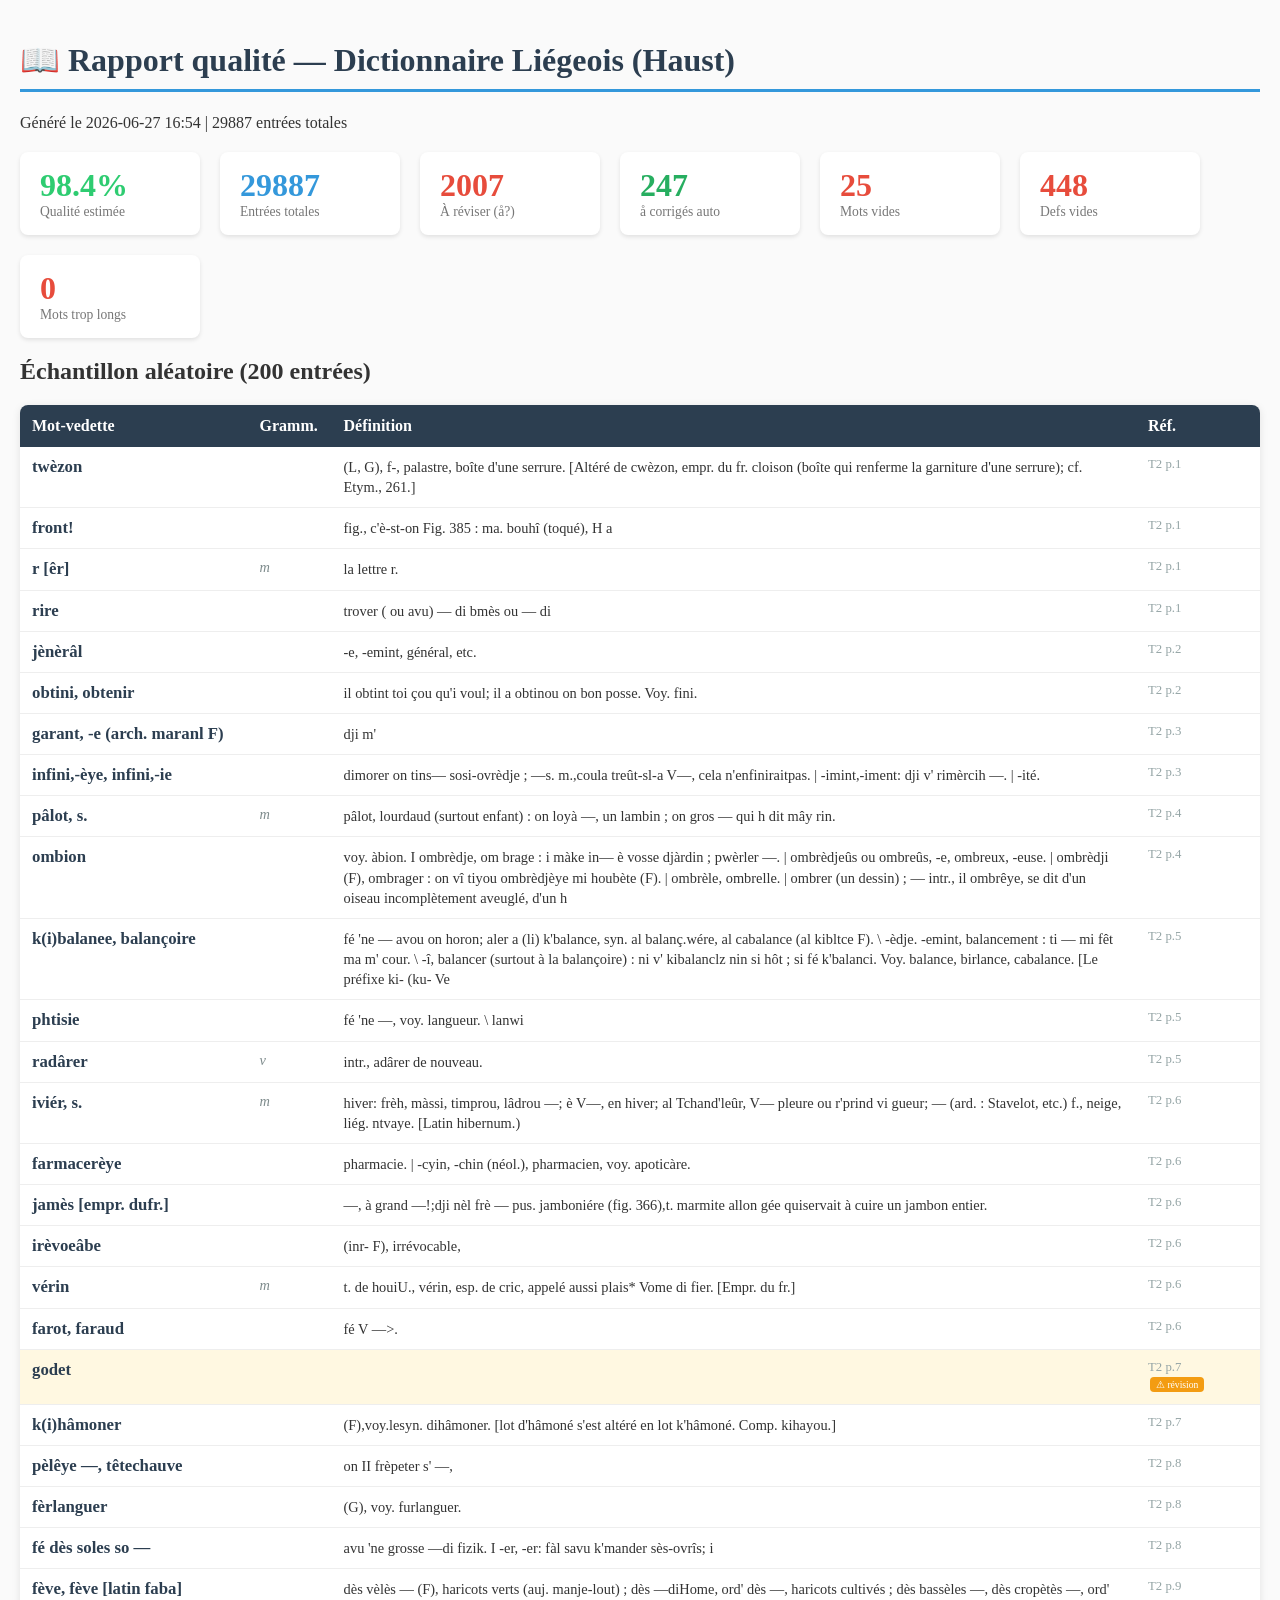
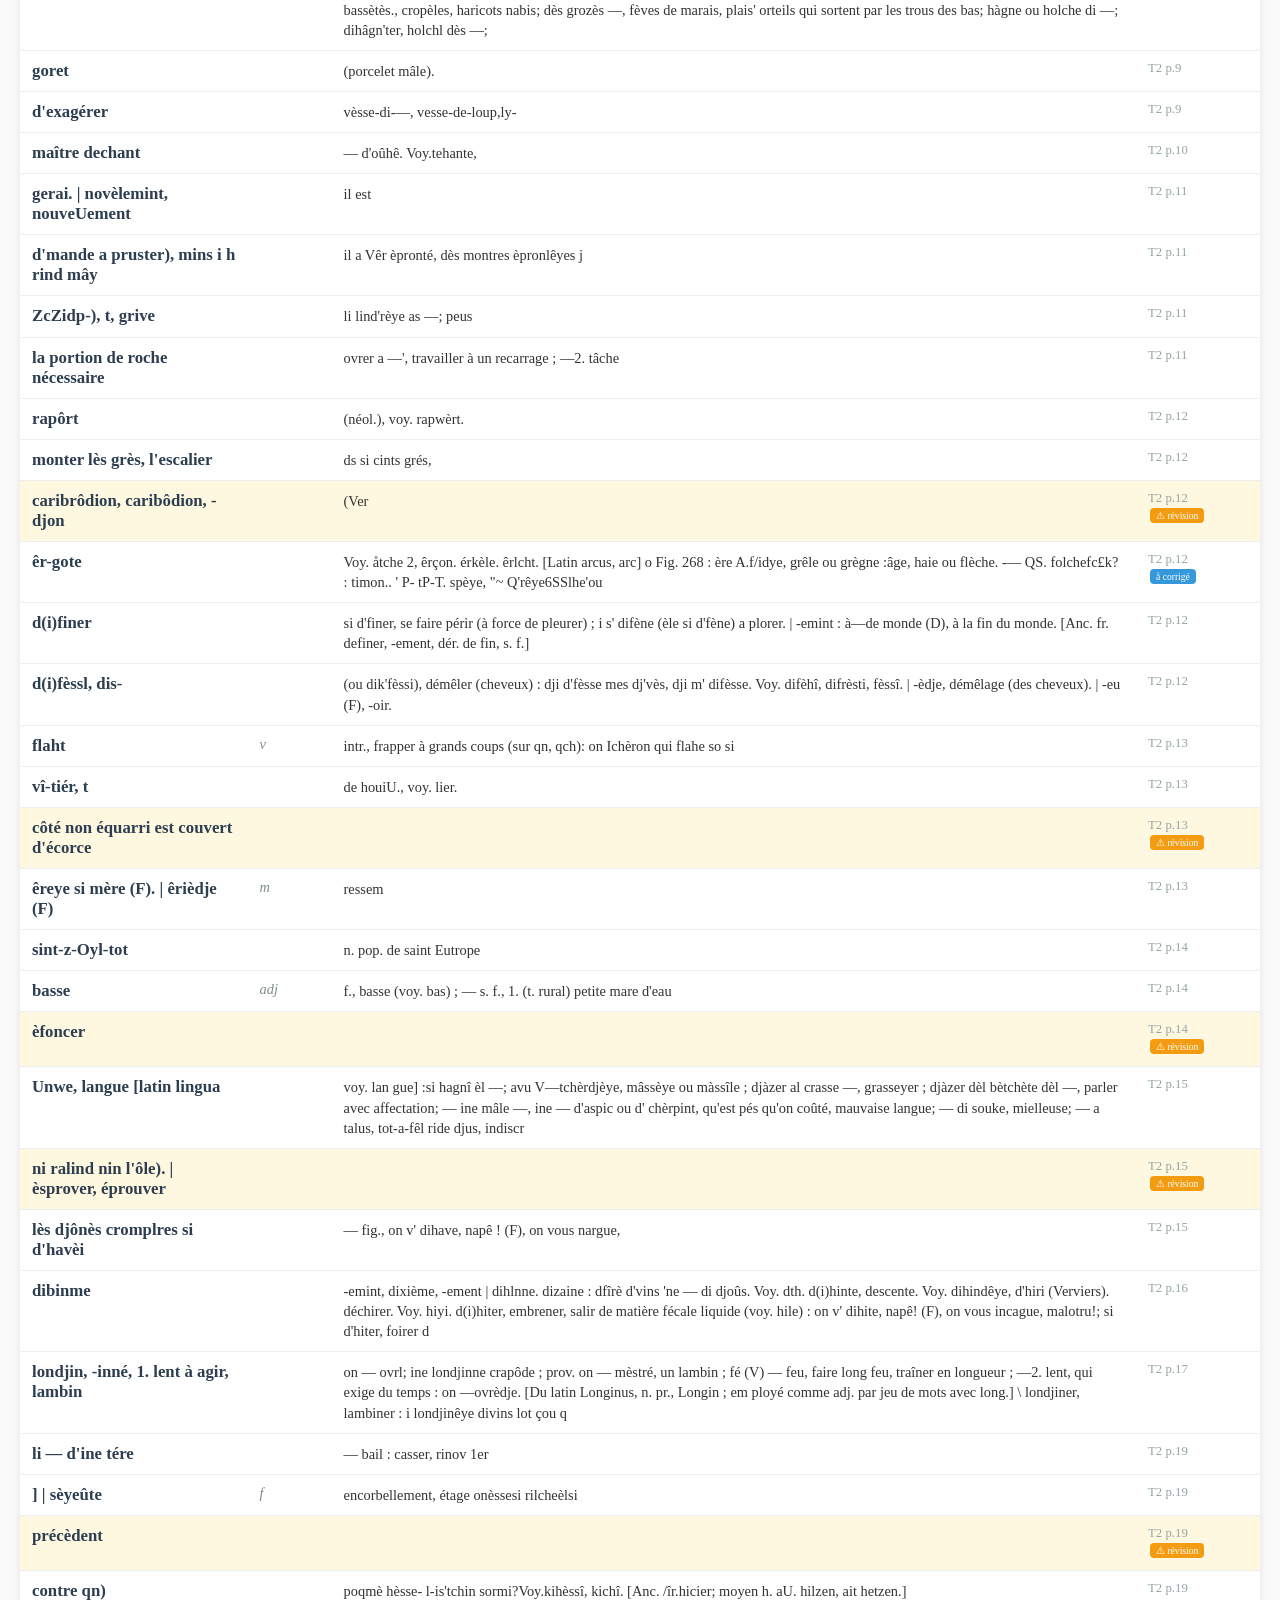
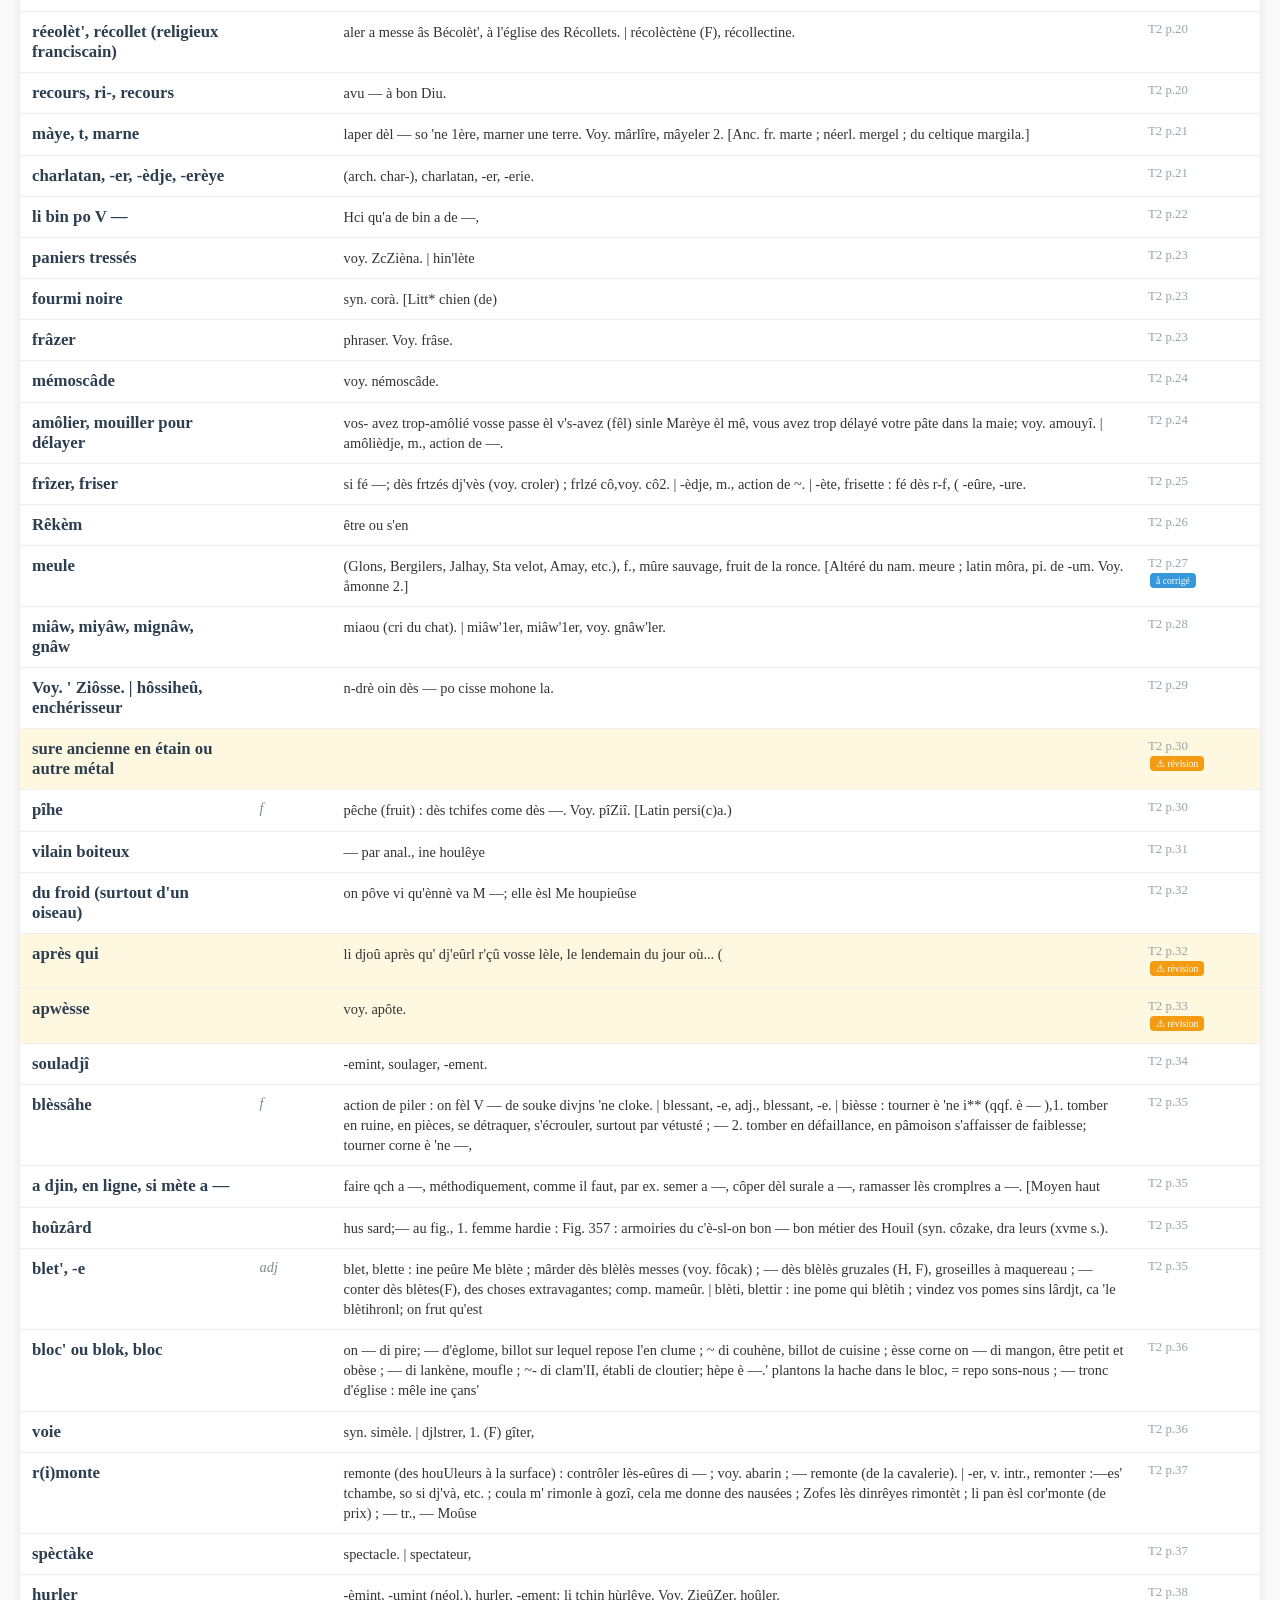
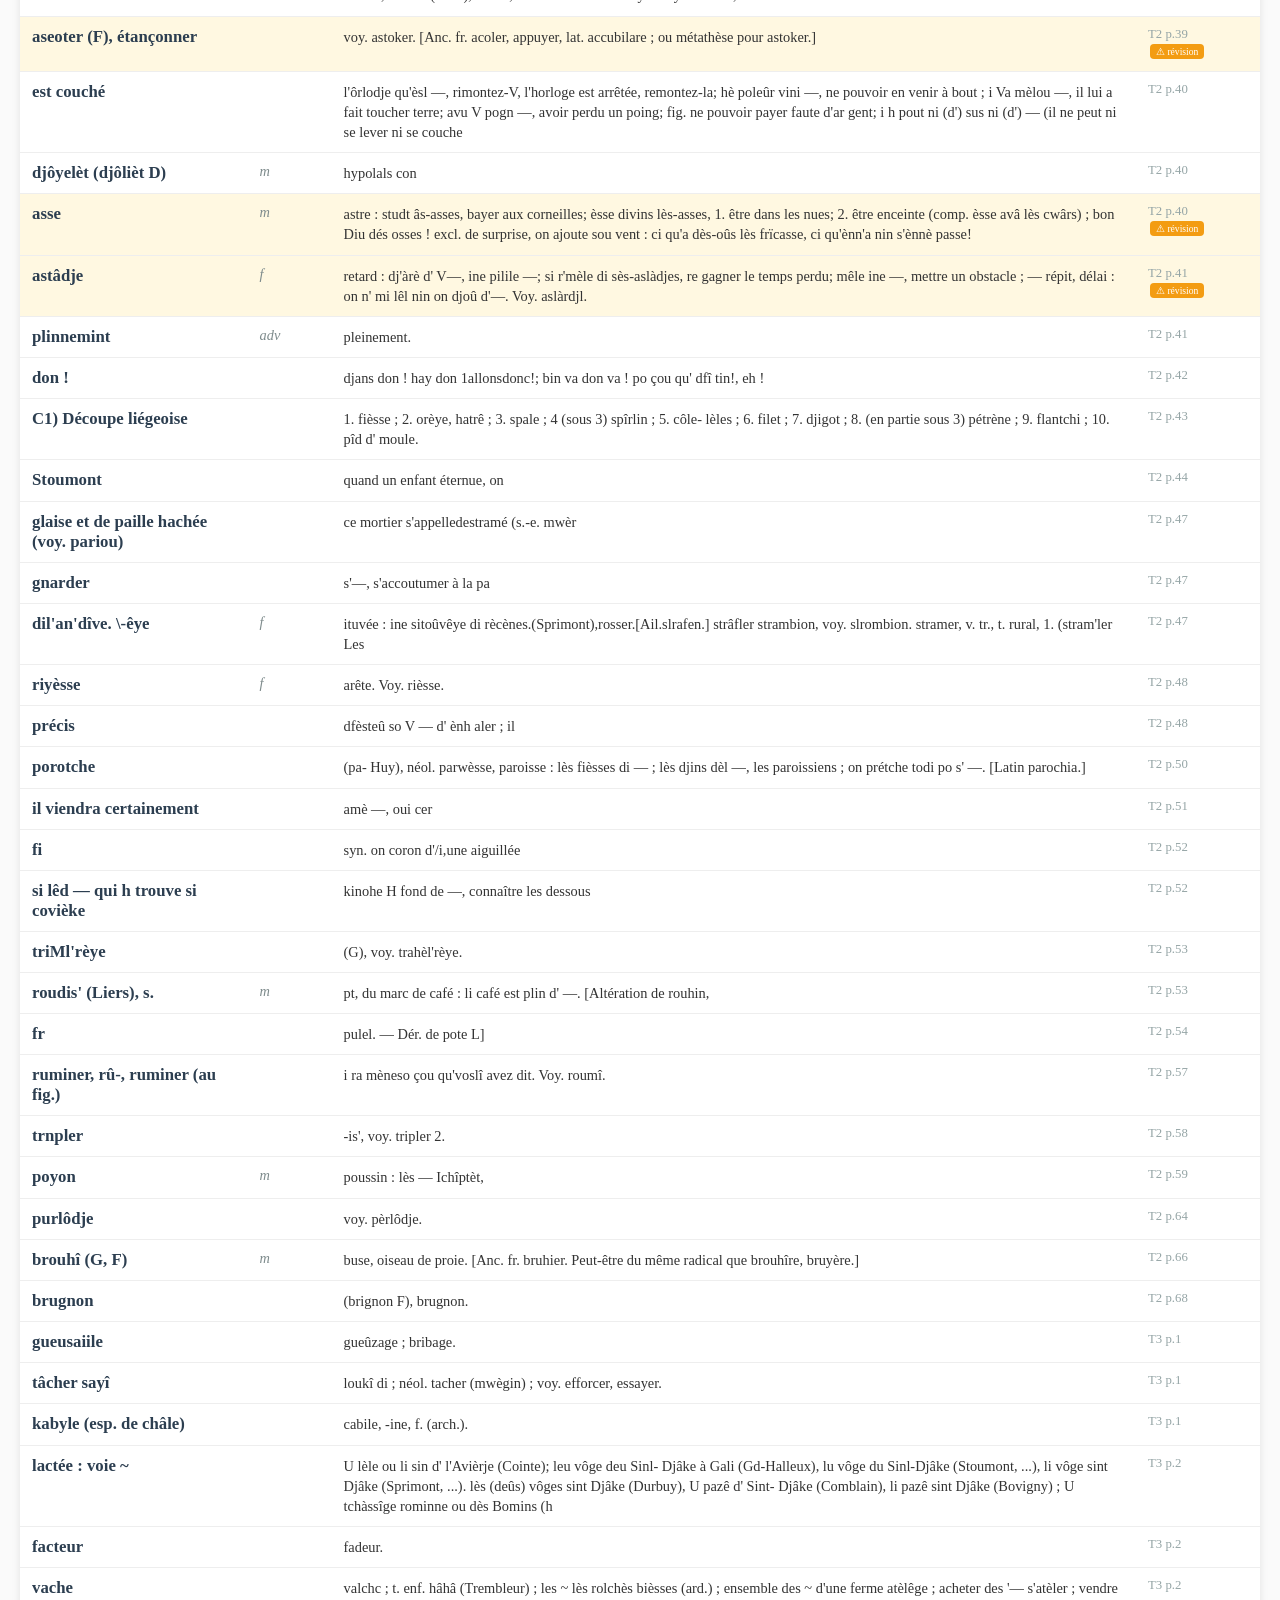
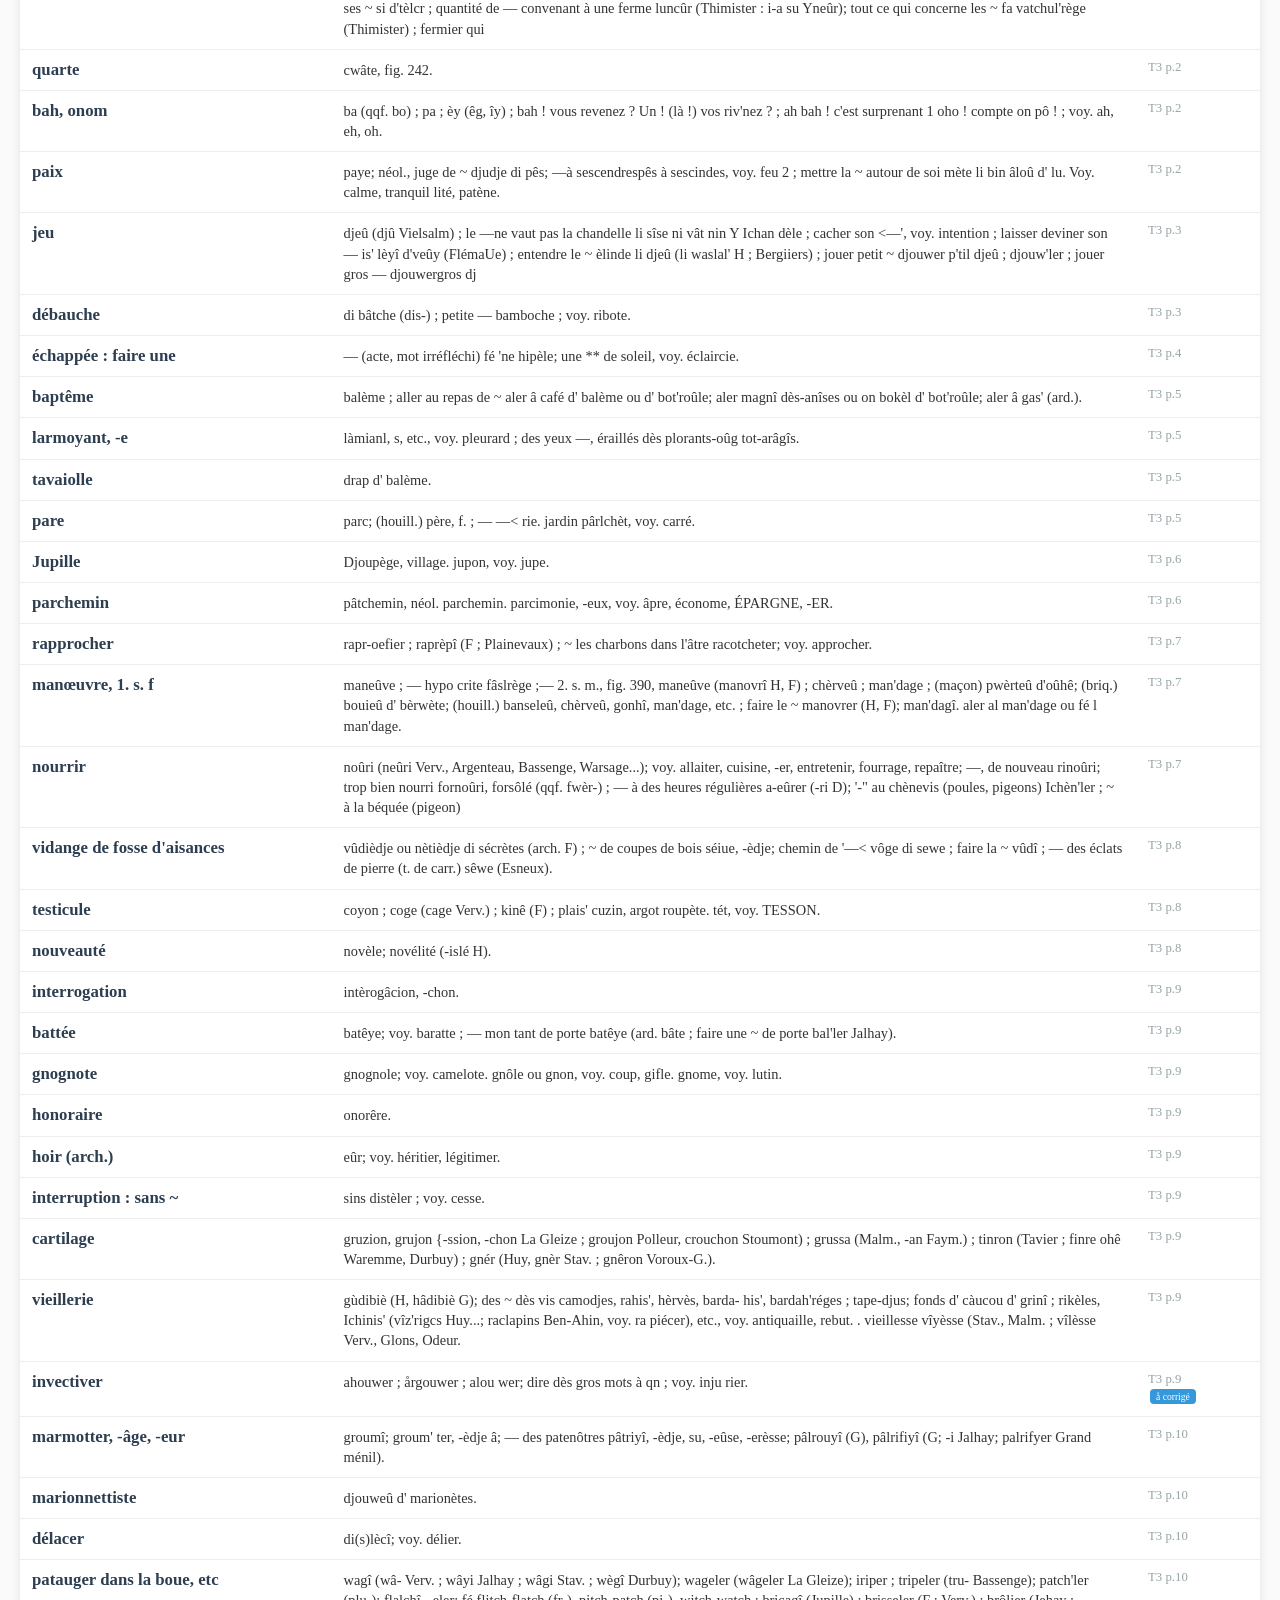
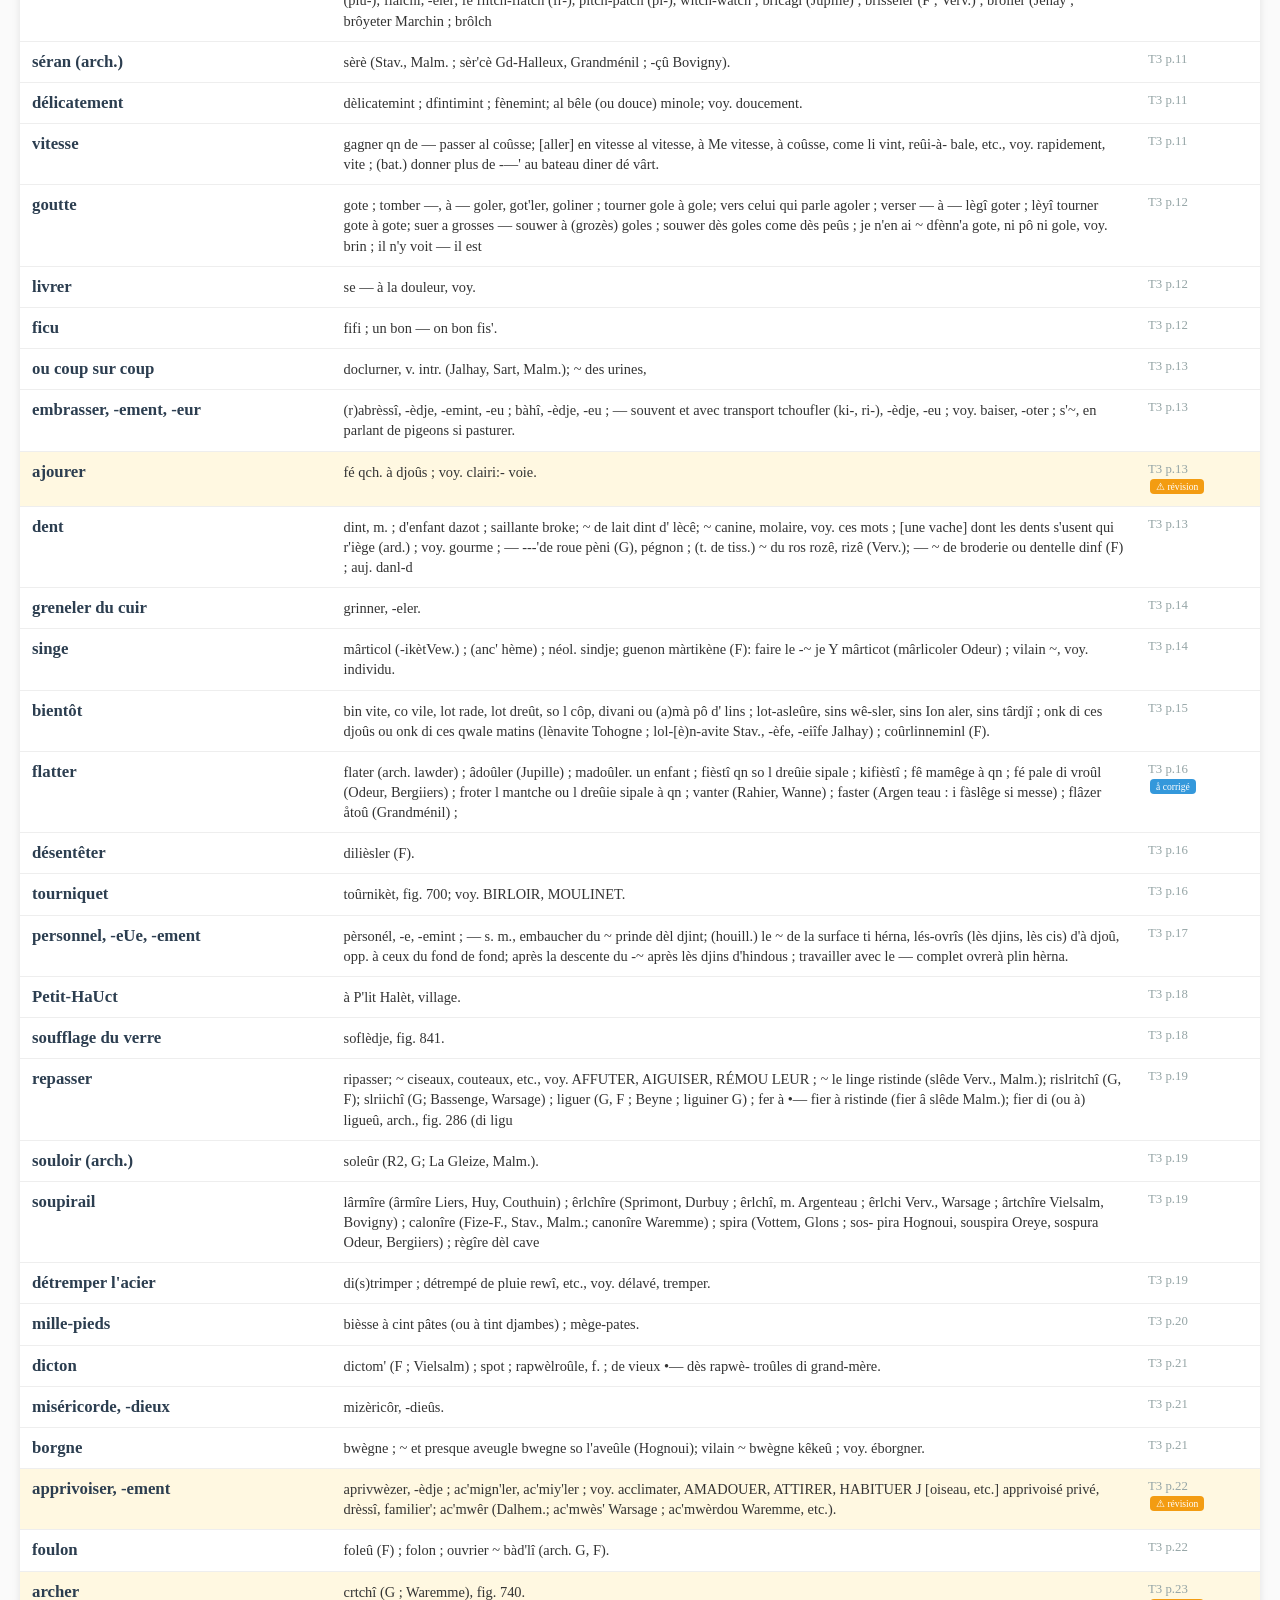
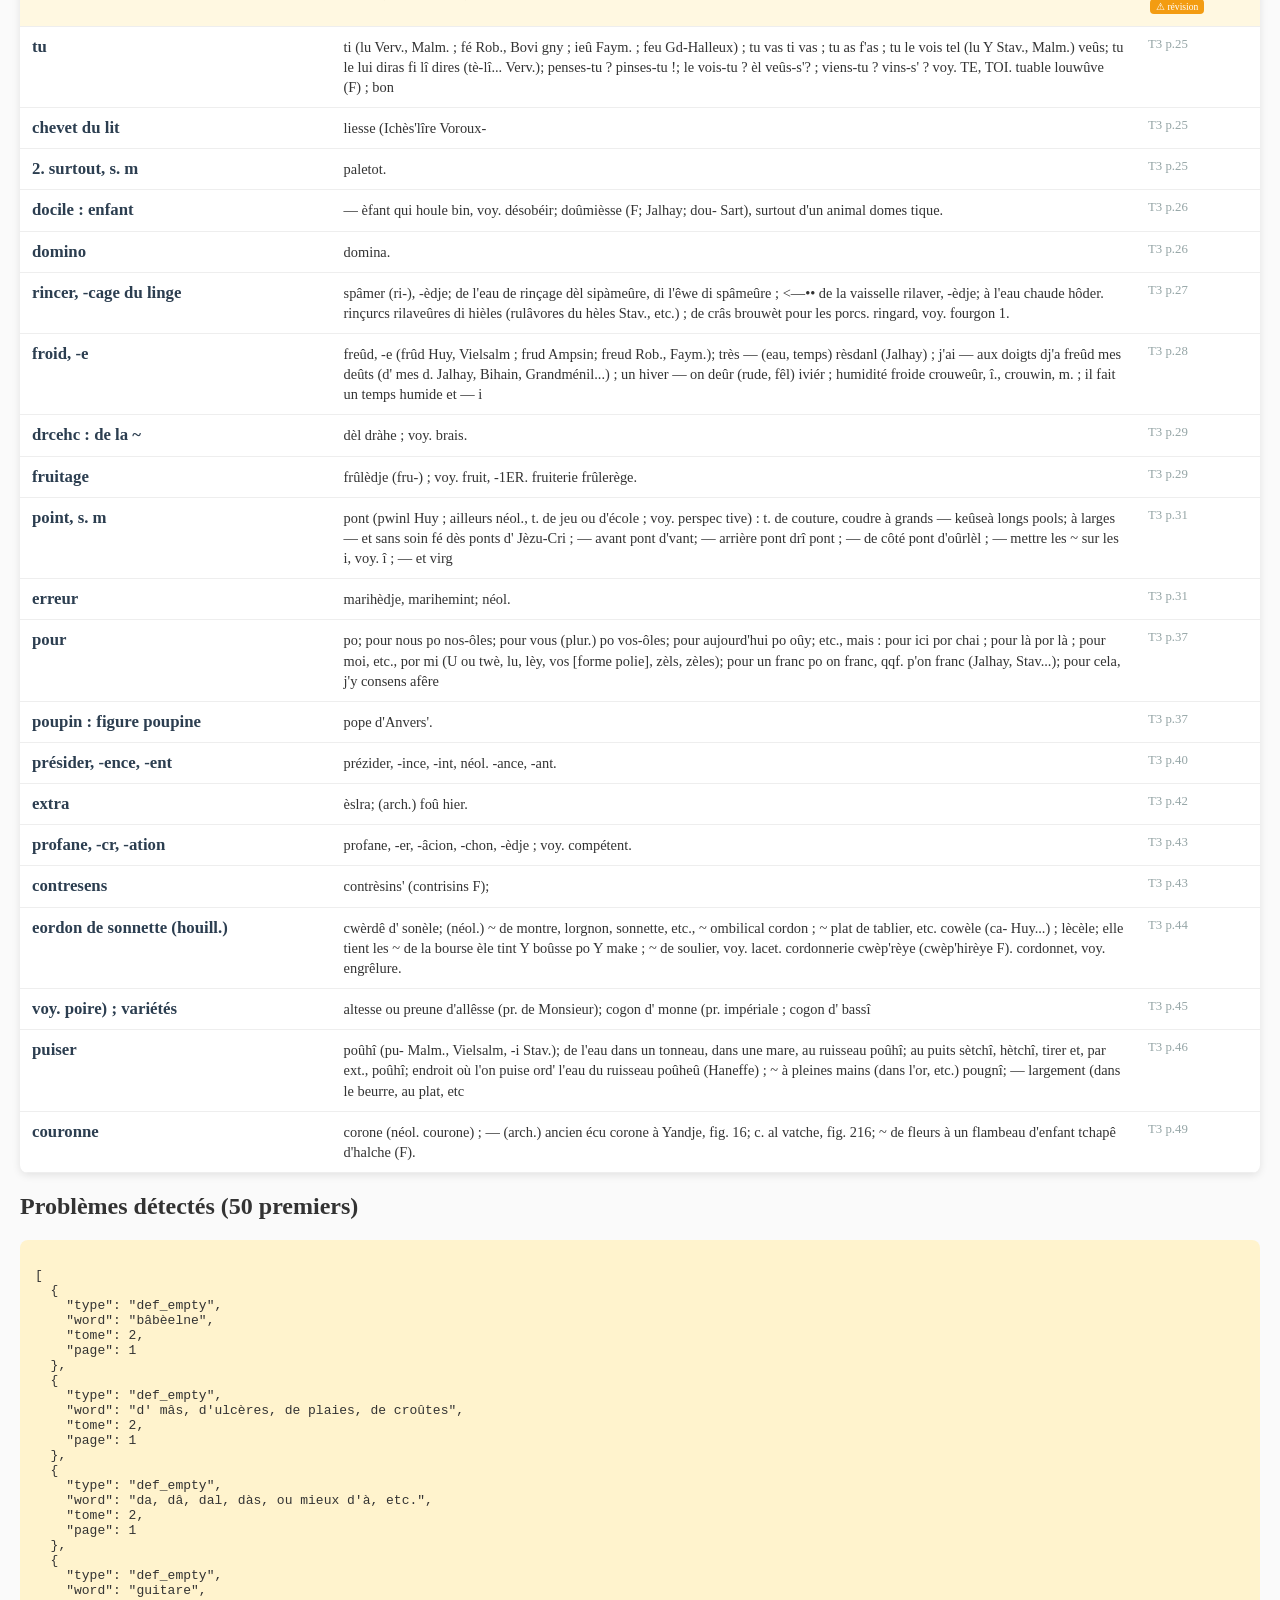
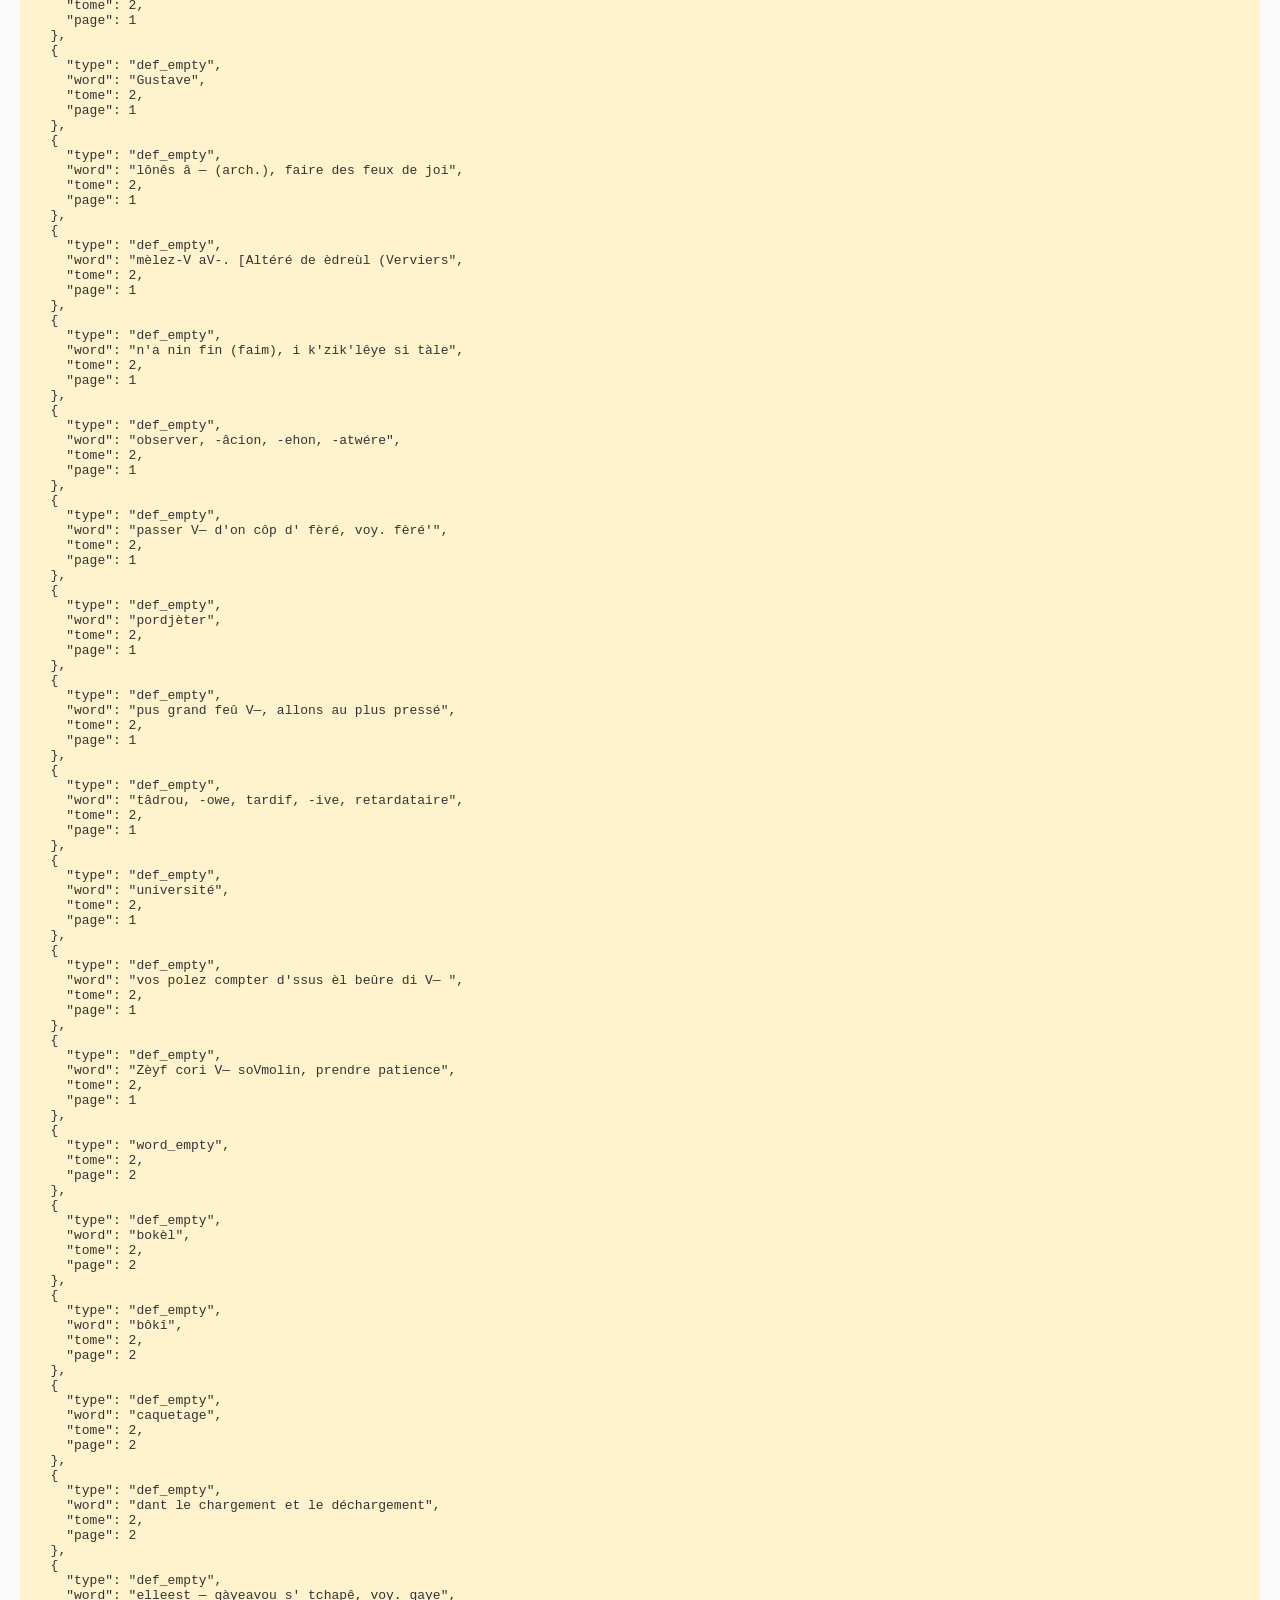
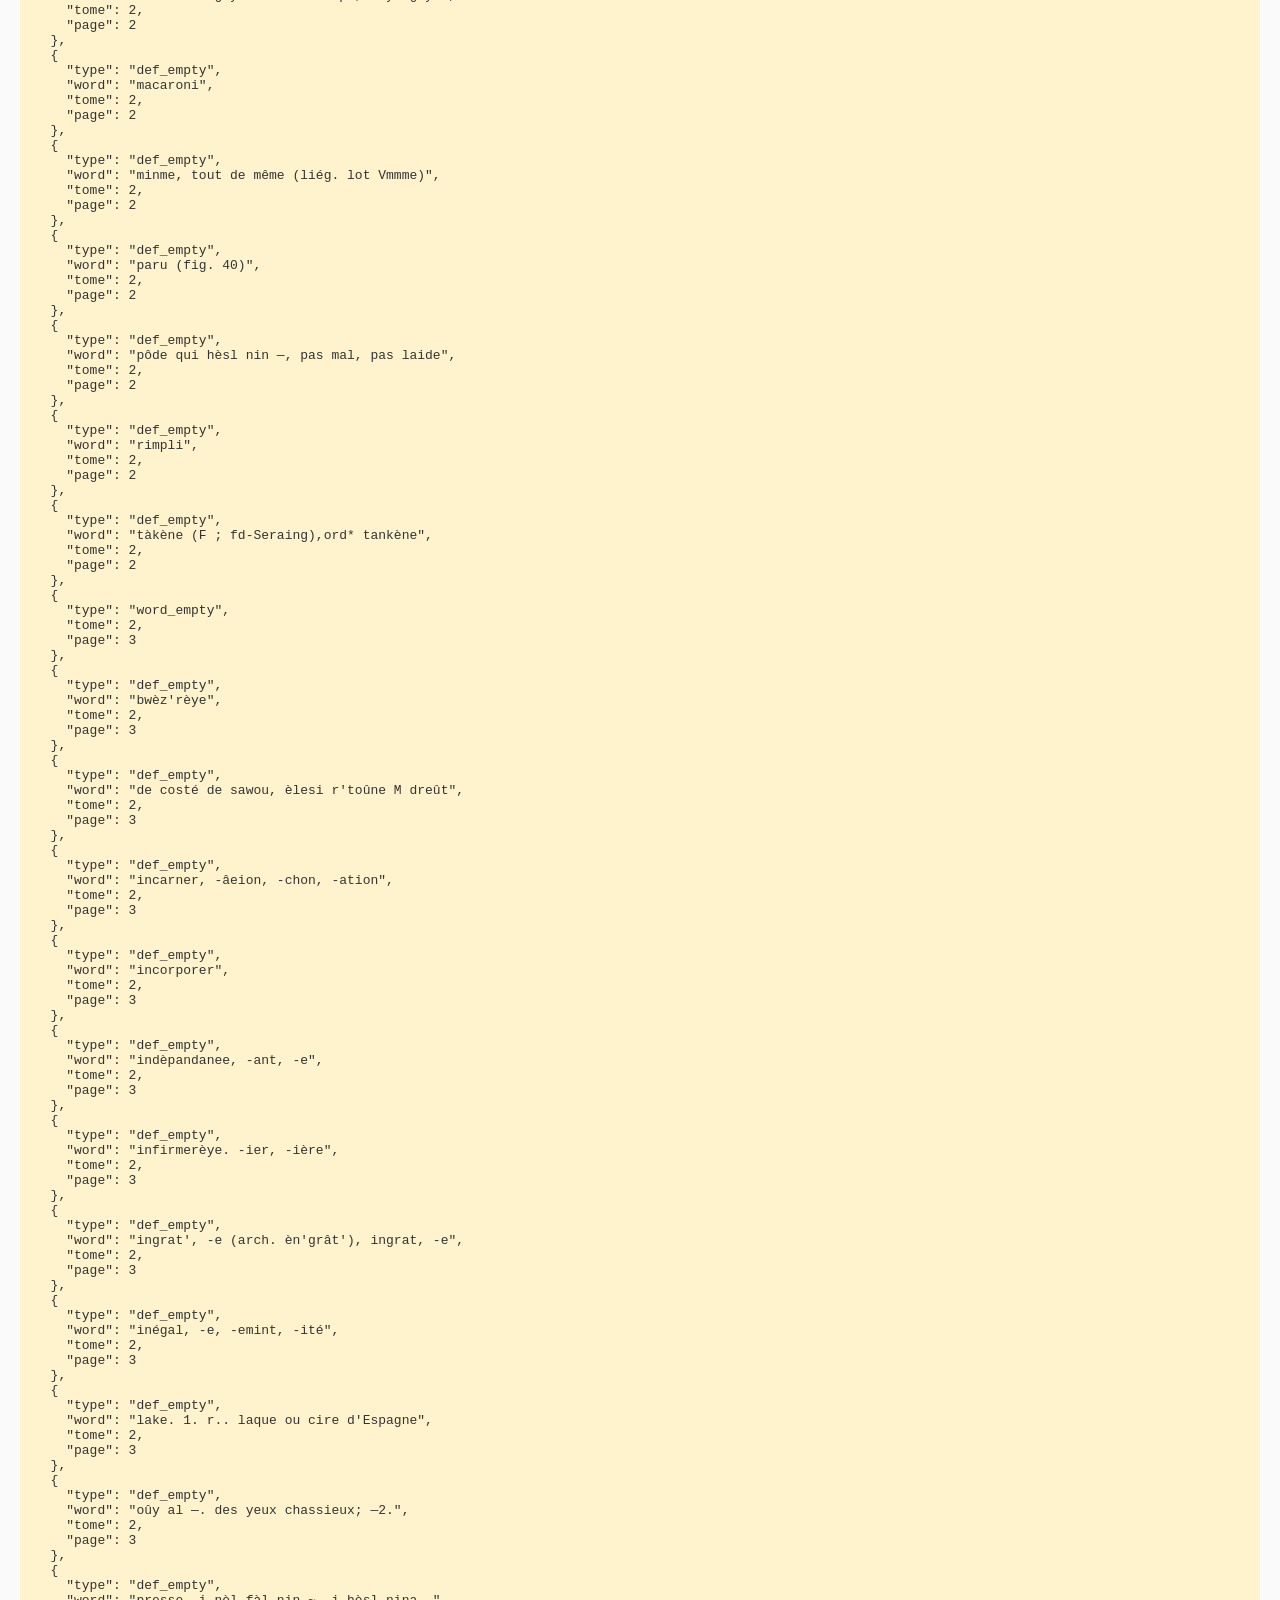
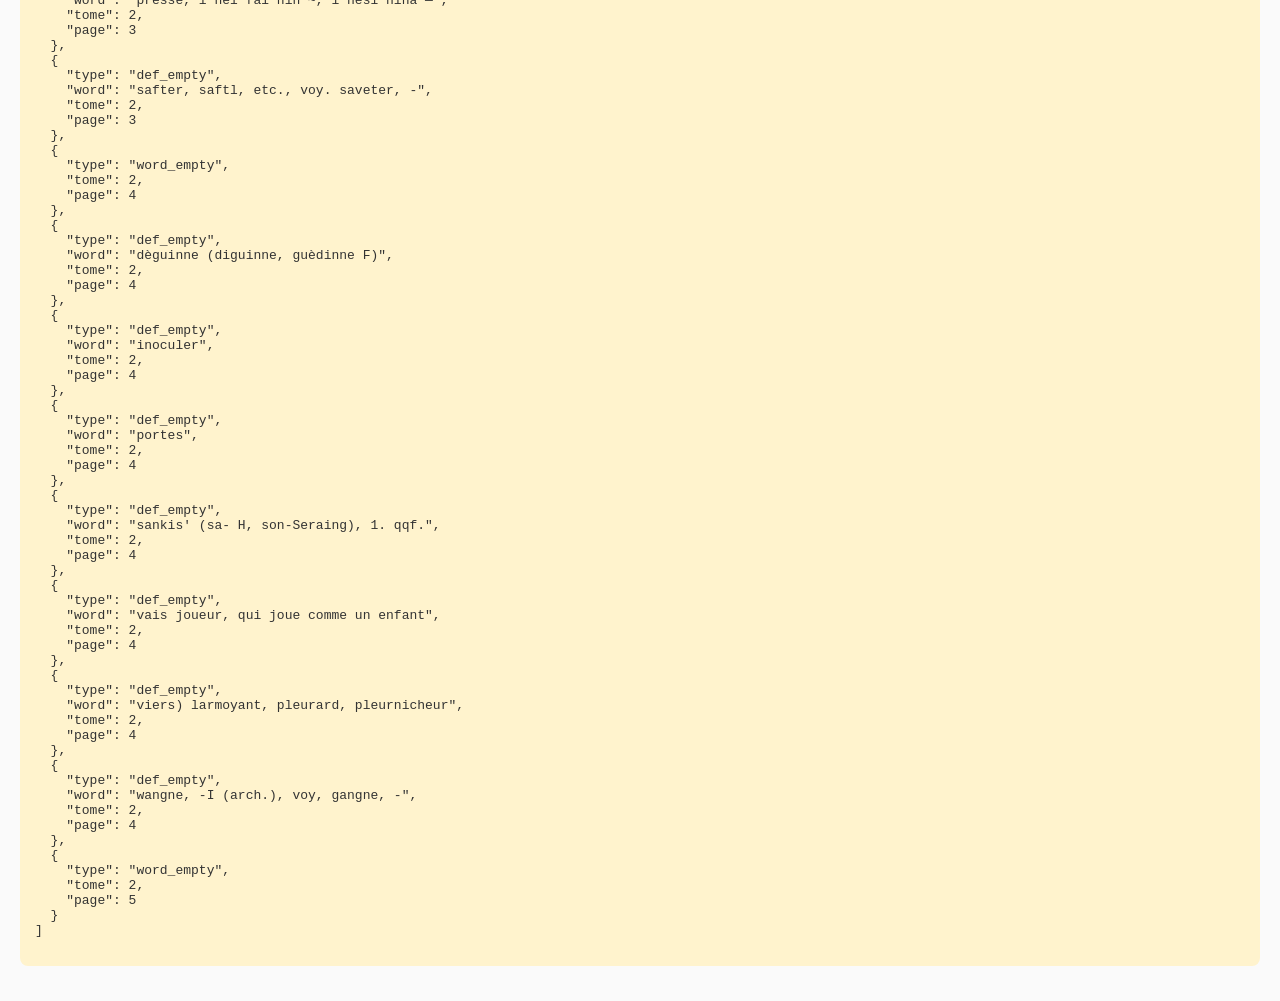
==== commit 074ea3fa: "feat: restructuration lexicographique complete (29887 entrees), navigation par renvois et UI premium" ====
--- a/extraction/rapport_qualite.html
+++ b/extraction/rapport_qualite.html
@@ -33,20 +33,20 @@
 </head>
 <body>
 <h1>📖 Rapport qualité — Dictionnaire Liégeois (Haust)</h1>
-<p>Généré le 2026-06-27 12:52 | 23568 entrées totales</p>
+<p>Généré le 2026-06-27 16:54 | 29887 entrées totales</p>
 
 <div class="stats">
-  <div class="stat"><div class="val quality">99.2%</div>
+  <div class="stat"><div class="val quality">98.4%</div>
     <div class="lbl">Qualité estimée</div></div>
-  <div class="stat"><div class="val">23568</div>
+  <div class="stat"><div class="val">29887</div>
     <div class="lbl">Entrées totales</div></div>
-  <div class="stat"><div class="val" style="color:#e74c3c">1560</div>
+  <div class="stat"><div class="val" style="color:#e74c3c">2007</div>
     <div class="lbl">À réviser (å?)</div></div>
-  <div class="stat"><div class="val" style="color:#27ae60">221</div>
+  <div class="stat"><div class="val" style="color:#27ae60">247</div>
     <div class="lbl">å corrigés auto</div></div>
-  <div class="stat"><div class="val" style="color:#e74c3c">20</div>
+  <div class="stat"><div class="val" style="color:#e74c3c">25</div>
     <div class="lbl">Mots vides</div></div>
-  <div class="stat"><div class="val" style="color:#e74c3c">157</div>
+  <div class="stat"><div class="val" style="color:#e74c3c">448</div>
     <div class="lbl">Defs vides</div></div>
   <div class="stat"><div class="val" style="color:#e74c3c">0</div>
     <div class="lbl">Mots trop longs</div></div>
@@ -56,875 +56,1031 @@
 <table>
   <tr><th>Mot-vedette</th><th>Gramm.</th><th>Définition</th><th>Réf.</th></tr>
   
+        <tr class="">
+          <td class="word">twèzon</td>
+          <td class="gram"></td>
+          <td class="def">(L, G), f-, palastre, boîte d'une serrure. [Altéré de cwèzon, empr. du fr. cloison (boîte qui renferme la garniture d'une serrure); cf. Etym., 261.]</td>
+          <td class="meta">T2 p.1<br></td>
+        </tr>
+        <tr class="">
+          <td class="word">front!</td>
+          <td class="gram"></td>
+          <td class="def">fig., c'è-st-on Fig. 385 : ma. bouhî (toqué), H a</td>
+          <td class="meta">T2 p.1<br></td>
+        </tr>
+        <tr class="">
+          <td class="word">r [êr]</td>
+          <td class="gram">m</td>
+          <td class="def">la lettre r.</td>
+          <td class="meta">T2 p.1<br></td>
+        </tr>
+        <tr class="">
+          <td class="word">rire</td>
+          <td class="gram"></td>
+          <td class="def">trover ( ou avu) — di bmès ou — di</td>
+          <td class="meta">T2 p.1<br></td>
+        </tr>
+        <tr class="">
+          <td class="word">jènèrâl</td>
+          <td class="gram"></td>
+          <td class="def">-e, -emint, général, etc.</td>
+          <td class="meta">T2 p.2<br></td>
+        </tr>
+        <tr class="">
+          <td class="word">obtini, obtenir</td>
+          <td class="gram"></td>
+          <td class="def">il obtint toi çou qu'i voul; il a obtinou on bon posse. Voy. fini.</td>
+          <td class="meta">T2 p.2<br></td>
+        </tr>
+        <tr class="">
+          <td class="word">garant, -e (arch. maranl F)</td>
+          <td class="gram"></td>
+          <td class="def">dji m'</td>
+          <td class="meta">T2 p.3<br></td>
+        </tr>
+        <tr class="">
+          <td class="word">infini,-èye, infini,-ie</td>
+          <td class="gram"></td>
+          <td class="def">dimorer on tins— sosi-ovrèdje ; —s. m.,coula treût-sl-a V—, cela n'enfiniraitpas. | -imint,-iment: dji v' rimèrcih —. | -ité.</td>
+          <td class="meta">T2 p.3<br></td>
+        </tr>
+        <tr class="">
+          <td class="word">pâlot, s.</td>
+          <td class="gram">m</td>
+          <td class="def">pâlot, lourdaud (surtout enfant) : on loyà —, un lambin ; on gros — qui h dit mây rin.</td>
+          <td class="meta">T2 p.4<br></td>
+        </tr>
+        <tr class="">
+          <td class="word">ombion</td>
+          <td class="gram"></td>
+          <td class="def">voy. àbion. I ombrèdje, om brage : i màke in— è vosse djàrdin ; pwèrler —. | ombrèdjeûs ou ombreûs, -e, ombreux, -euse. | ombrèdji (F), ombrager : on vî tiyou ombrèdjèye mi houbète (F). | ombrèle, ombrelle. | ombrer (un dessin) ; — intr., il ombrêye, se dit d'un oiseau incomplètement aveuglé, d'un h</td>
+          <td class="meta">T2 p.4<br></td>
+        </tr>
+        <tr class="">
+          <td class="word">k(i)balanee, balançoire</td>
+          <td class="gram"></td>
+          <td class="def">fé 'ne — avou on horon; aler a (li) k'balance, syn. al balanç.wére, al cabalance (al kibltce F). \ -èdje. -emint, balancement : ti — mi fêt ma m' cour. \ -î, balancer (surtout à la balançoire) : ni v' kibalanclz nin si hôt ; si fé k'balanci. Voy. balance, birlance, cabalance. [Le préfixe ki- (ku- Ve</td>
+          <td class="meta">T2 p.5<br></td>
+        </tr>
+        <tr class="">
+          <td class="word">phtisie</td>
+          <td class="gram"></td>
+          <td class="def">fé 'ne —, voy. langueur. \ lanwi</td>
+          <td class="meta">T2 p.5<br></td>
+        </tr>
+        <tr class="">
+          <td class="word">radârer</td>
+          <td class="gram">v</td>
+          <td class="def">intr., adârer de nouveau.</td>
+          <td class="meta">T2 p.5<br></td>
+        </tr>
+        <tr class="">
+          <td class="word">iviér, s.</td>
+          <td class="gram">m</td>
+          <td class="def">hiver: frèh, màssi, timprou, lâdrou —; è V—, en hiver; al Tchand'leûr, V— pleure ou r'prind vi gueur; — (ard. : Stavelot, etc.) f., neige, liég. ntvaye. [Latin hibernum.)</td>
+          <td class="meta">T2 p.6<br></td>
+        </tr>
+        <tr class="">
+          <td class="word">farmacerèye</td>
+          <td class="gram"></td>
+          <td class="def">pharmacie. | -cyin, -chin (néol.), pharmacien, voy. apoticàre.</td>
+          <td class="meta">T2 p.6<br></td>
+        </tr>
+        <tr class="">
+          <td class="word">jamès [empr. dufr.]</td>
+          <td class="gram"></td>
+          <td class="def">—, à grand —!;dji nèl frè — pus. jamboniére (fig. 366),t. marmite allon gée quiservait à cuire un jambon entier.</td>
+          <td class="meta">T2 p.6<br></td>
+        </tr>
+        <tr class="">
+          <td class="word">irèvoeâbe</td>
+          <td class="gram"></td>
+          <td class="def">(inr- F), irrévocable,</td>
+          <td class="meta">T2 p.6<br></td>
+        </tr>
+        <tr class="">
+          <td class="word">vérin</td>
+          <td class="gram">m</td>
+          <td class="def">t. de houiU., vérin, esp. de cric, appelé aussi plais* Vome di fier. [Empr. du fr.]</td>
+          <td class="meta">T2 p.6<br></td>
+        </tr>
+        <tr class="">
+          <td class="word">farot, faraud</td>
+          <td class="gram"></td>
+          <td class="def">fé V —>.</td>
+          <td class="meta">T2 p.6<br></td>
+        </tr>
         <tr class="review">
-          <td class="word">aztle</td>
+          <td class="word">godet</td>
+          <td class="gram"></td>
+          <td class="def"></td>
+          <td class="meta">T2 p.7<br><span class="flag review">⚠ révision</span></td>
+        </tr>
+        <tr class="">
+          <td class="word">k(i)hâmoner</td>
+          <td class="gram"></td>
+          <td class="def">(F),voy.lesyn.  dihâmoner. [lot d'hâmoné s'est altéré en lot k'hâmoné. Comp. kihayou.]</td>
+          <td class="meta">T2 p.7<br></td>
+        </tr>
+        <tr class="">
+          <td class="word">pèlêye —, têtechauve</td>
+          <td class="gram"></td>
+          <td class="def">on II frèpeter s' —,</td>
+          <td class="meta">T2 p.8<br></td>
+        </tr>
+        <tr class="">
+          <td class="word">fèrlanguer</td>
+          <td class="gram"></td>
+          <td class="def">(G), voy. furlanguer.</td>
+          <td class="meta">T2 p.8<br></td>
+        </tr>
+        <tr class="">
+          <td class="word">fé dès soles so —</td>
+          <td class="gram"></td>
+          <td class="def">avu 'ne grosse —di fizik. I -er, -er: fàl savu k'mander sès-ovrîs; i</td>
+          <td class="meta">T2 p.8<br></td>
+        </tr>
+        <tr class="">
+          <td class="word">fève, fève [latin faba]</td>
+          <td class="gram"></td>
+          <td class="def">dès vèlès — (F), haricots verts (auj. manje-lout) ; dès —diHome, ord' dès —, haricots cultivés ; dès bassèles —, dès cropètès —, ord' bassètès., cropèles, haricots nabis; dès grozès —, fèves de marais, plais' orteils qui sortent par les trous des bas; hàgne ou holche di —; dihâgn'ter, holchl dès —; </td>
+          <td class="meta">T2 p.9<br></td>
+        </tr>
+        <tr class="">
+          <td class="word">goret</td>
+          <td class="gram"></td>
+          <td class="def">(porcelet mâle).</td>
+          <td class="meta">T2 p.9<br></td>
+        </tr>
+        <tr class="">
+          <td class="word">d'exagérer</td>
+          <td class="gram"></td>
+          <td class="def">vèsse-di-—, vesse-de-loup,ly-</td>
+          <td class="meta">T2 p.9<br></td>
+        </tr>
+        <tr class="">
+          <td class="word">maître dechant</td>
+          <td class="gram"></td>
+          <td class="def">— d'oûhê. Voy.tehante,</td>
+          <td class="meta">T2 p.10<br></td>
+        </tr>
+        <tr class="">
+          <td class="word">gerai. | novèlemint, nouveUement</td>
+          <td class="gram"></td>
+          <td class="def">il est</td>
+          <td class="meta">T2 p.11<br></td>
+        </tr>
+        <tr class="">
+          <td class="word">d'mande a pruster), mins i h rind mây</td>
+          <td class="gram"></td>
+          <td class="def">il a Vêr èpronté, dès montres èpronlêyes j</td>
+          <td class="meta">T2 p.11<br></td>
+        </tr>
+        <tr class="">
+          <td class="word">ZcZidp-), t, grive</td>
+          <td class="gram"></td>
+          <td class="def">li lind'rèye as —; peus</td>
+          <td class="meta">T2 p.11<br></td>
+        </tr>
+        <tr class="">
+          <td class="word">la portion de roche nécessaire</td>
+          <td class="gram"></td>
+          <td class="def">ovrer a —', travailler à un recarrage ; —2. tâche</td>
+          <td class="meta">T2 p.11<br></td>
+        </tr>
+        <tr class="">
+          <td class="word">rapôrt</td>
+          <td class="gram"></td>
+          <td class="def">(néol.), voy. rapwèrt.</td>
+          <td class="meta">T2 p.12<br></td>
+        </tr>
+        <tr class="">
+          <td class="word">monter lès grès, l'escalier</td>
+          <td class="gram"></td>
+          <td class="def">ds si cints grés,</td>
+          <td class="meta">T2 p.12<br></td>
+        </tr>
+        <tr class="review">
+          <td class="word">caribrôdion, caribôdion, -djon</td>
+          <td class="gram"></td>
+          <td class="def">(Ver</td>
+          <td class="meta">T2 p.12<br><span class="flag review">⚠ révision</span></td>
+        </tr>
+        <tr class="">
+          <td class="word">êr-gote</td>
+          <td class="gram"></td>
+          <td class="def">Voy. åtche 2, êrçon. érkèle. êrlcht. [Latin arcus, arc] o Fig. 268 : ère A.f/idye, grêle ou grègne :âge, haie ou flèche. -— QS. folchefc£k? : timon.. ' P- tP-T. spèye, "~ Q'rêye6SSlhe'ou</td>
+          <td class="meta">T2 p.12<br><span class="flag ring">å corrigé</span></td>
+        </tr>
+        <tr class="">
+          <td class="word">d(i)finer</td>
+          <td class="gram"></td>
+          <td class="def">si d'finer, se faire périr (à force de pleurer) ; i s' difène (èle si d'fène) a plorer. | -emint : à—de monde (D), à la fin du monde. [Anc. fr. definer, -ement, dér. de fin, s. f.]</td>
+          <td class="meta">T2 p.12<br></td>
+        </tr>
+        <tr class="">
+          <td class="word">d(i)fèssl, dis-</td>
+          <td class="gram"></td>
+          <td class="def">(ou dik'fèssi), démêler (cheveux) : dji d'fèsse mes dj'vès, dji m' difèsse. Voy. difèhî, difrèsti, fèssî. | -èdje, démêlage (des cheveux). | -eu (F), -oir.</td>
+          <td class="meta">T2 p.12<br></td>
+        </tr>
+        <tr class="">
+          <td class="word">flaht</td>
+          <td class="gram">v</td>
+          <td class="def">intr., frapper à grands coups (sur qn, qch): on Ichèron qui flahe so si</td>
+          <td class="meta">T2 p.13<br></td>
+        </tr>
+        <tr class="">
+          <td class="word">vî-tiér, t</td>
+          <td class="gram"></td>
+          <td class="def">de houiU., voy. lier.</td>
+          <td class="meta">T2 p.13<br></td>
+        </tr>
+        <tr class="review">
+          <td class="word">côté non équarri est couvert d'écorce</td>
+          <td class="gram"></td>
+          <td class="def"></td>
+          <td class="meta">T2 p.13<br><span class="flag review">⚠ révision</span></td>
+        </tr>
+        <tr class="">
+          <td class="word">êreye si mère (F). | êrièdje (F)</td>
           <td class="gram">m</td>
-          <td class="def">asile.</td>
-          <td class="meta">T2 p.1<br><span class="flag review">⚠ révision</span></td>
-        </tr>
-        <tr class="">
-          <td class="word">a cabasse, bras dessus bras dessous</td>
-          <td class="gram"></td>
-          <td class="def">i m' fêt tourner a bourique, il m'abrutit; ine feume moussèye a orne, une femme habillée en homme ; rim'ni a spér, revenir «en esprit » (après la mort) ; râyî as</td>
-          <td class="meta">T2 p.1<br></td>
-        </tr>
-        <tr class="">
-          <td class="word">mint (F), uniment</td>
-          <td class="gram"></td>
-          <td class="def">i m' l'a dit M— (F). I,</td>
-          <td class="meta">T2 p.1<br></td>
-        </tr>
-        <tr class="">
-          <td class="word">pwèzêye</td>
+          <td class="def">ressem</td>
+          <td class="meta">T2 p.13<br></td>
+        </tr>
+        <tr class="">
+          <td class="word">sint-z-Oyl-tot</td>
+          <td class="gram"></td>
+          <td class="def">n. pop. de saint Eutrope</td>
+          <td class="meta">T2 p.14<br></td>
+        </tr>
+        <tr class="">
+          <td class="word">basse</td>
+          <td class="gram">adj</td>
+          <td class="def">f., basse (voy. bas) ; — s. f., 1. (t. rural) petite mare d'eau</td>
+          <td class="meta">T2 p.14<br></td>
+        </tr>
+        <tr class="review">
+          <td class="word">èfoncer</td>
+          <td class="gram"></td>
+          <td class="def"></td>
+          <td class="meta">T2 p.14<br><span class="flag review">⚠ révision</span></td>
+        </tr>
+        <tr class="">
+          <td class="word">Unwe, langue [latin lingua</td>
+          <td class="gram"></td>
+          <td class="def">voy. lan gue] :si hagnî èl —; avu V—tchèrdjèye, mâssèye ou màssîle ; djàzer al crasse —, grasseyer ; djàzer dèl bètchète dèl —, parler avec affectation; — ine mâle —, ine — d'aspic ou d' chèrpint, qu'est pés qu'on coûté, mauvaise langue; — di souke, mielleuse; — a talus, tot-a-fêl ride djus, indiscr</td>
+          <td class="meta">T2 p.15<br></td>
+        </tr>
+        <tr class="review">
+          <td class="word">ni ralind nin l'ôle). | èsprover, éprouver</td>
+          <td class="gram"></td>
+          <td class="def"></td>
+          <td class="meta">T2 p.15<br><span class="flag review">⚠ révision</span></td>
+        </tr>
+        <tr class="">
+          <td class="word">lès djônès cromplres si d'havèi</td>
+          <td class="gram"></td>
+          <td class="def">— fig., on v' dihave, napê ! (F), on vous nargue,</td>
+          <td class="meta">T2 p.15<br></td>
+        </tr>
+        <tr class="">
+          <td class="word">dibinme</td>
+          <td class="gram"></td>
+          <td class="def">-emint, dixième, -ement | dihlnne. dizaine : dfîrè d'vins 'ne — di djoûs. Voy. dth. d(i)hinte, descente. Voy. dihindêye, d'hiri (Verviers). déchirer. Voy. hiyi. d(i)hiter, embrener, salir de matière fécale liquide (voy. hile) : on v' dihite, napê! (F), on vous incague, malotru!; si d'hiter, foirer d</td>
+          <td class="meta">T2 p.16<br></td>
+        </tr>
+        <tr class="">
+          <td class="word">londjin, -inné, 1. lent à agir, lambin</td>
+          <td class="gram"></td>
+          <td class="def">on — ovrl; ine londjinne crapôde ; prov. on — mèstré, un lambin ; fé (V) — feu, faire long feu, traîner en longueur ; —2. lent, qui exige du temps : on —ovrèdje. [Du latin Longinus, n. pr., Longin ; em ployé comme adj. par jeu de mots avec long.] \ londjiner, lambiner : i londjinêye divins lot çou q</td>
+          <td class="meta">T2 p.17<br></td>
+        </tr>
+        <tr class="">
+          <td class="word">li — d'ine tére</td>
+          <td class="gram"></td>
+          <td class="def">— bail : casser, rinov 1er</td>
+          <td class="meta">T2 p.19<br></td>
+        </tr>
+        <tr class="">
+          <td class="word">] | sèyeûte</td>
           <td class="gram">f</td>
-          <td class="def">1. pause, halte, moment d'arrêt (H ; Tavier) : fans 'ne pitite —, re posons-nous un instant ; — 2. sonnerie des cloches qui est suivie d'une pause : soner lès —, sonner les cloches de façon spéciale, trois fois par jour, depuis le décès d'un habitant jusqu'à l'enterre ment; par ext, soner V — devien</td>
-          <td class="meta">T2 p.1<br></td>
-        </tr>
-        <tr class="">
-          <td class="word">vwèzin, ord' wèzin, -ène, voisin, -e</td>
-          <td class="gram"></td>
-          <td class="def">c'ésf m' pus près wèzin, mon plus proche voisin ; quî a bon — a bon matin (Spots 3155), s'éveille sans inquiétude ; V ci qui n'est nin contint di s' —, qu'i rèscoule si mohone ! ; lès — ç' n'ésf nin dès tchins ; cori à —, courir chez le voisin. | -iner, -èdje, voisiner, -âge : èle wèzinêye vol'tî, e</td>
-          <td class="meta">T2 p.1<br></td>
-        </tr>
-        <tr class="">
-          <td class="word">octôbe, octobre</td>
-          <td class="gram"></td>
-          <td class="def">é meus d'—. octrwè, [empr. du fr.] octroi.</td>
-          <td class="meta">T2 p.2<br></td>
-        </tr>
-        <tr class="">
-          <td class="word">rac'mwède</td>
-          <td class="gram"></td>
-          <td class="def">(F), ac'mwède de nouveau.</td>
-          <td class="meta">T2 p.3<br></td>
-        </tr>
-        <tr class="">
-          <td class="word">zonzon, t., bonne amie</td>
-          <td class="gram"></td>
-          <td class="def">il èsl-ad'lè s'—. [Dimin. de Suzon.] zôr, seul' dans le juron : zôrdi Diu ! qui df so nàhi ! [Altéré de sort, sort] zoubète (La Gleize), t, coup, contu sion : i s'a d'né one bêle —. [Onom. ; voy. zoupion.) zouguer (FaymonviUe), voy. soukî. zoûler (Stavelot, Malmedy), siffler sour dement. [Onom. ; vo</td>
-          <td class="meta">T2 p.3<br></td>
-        </tr>
-        <tr class="">
-          <td class="word">avantage personnel</td>
-          <td class="gram"></td>
-          <td class="def">ine intéressante no-</td>
-          <td class="meta">T2 p.4<br></td>
-        </tr>
-        <tr class="">
-          <td class="word">abiès'ler (F), abièster (Jupille)</td>
-          <td class="gram">v</td>
-          <td class="def">tr., munir (une ferme) de bétail. Voy. bièsse, dibiès'ler.</td>
-          <td class="meta">T2 p.4<br></td>
-        </tr>
-        <tr class="">
-          <td class="word">dègn (din Cointe)</td>
+          <td class="def">encorbellement, étage onèssesi rilcheèlsi</td>
+          <td class="meta">T2 p.19<br></td>
+        </tr>
+        <tr class="review">
+          <td class="word">précèdent</td>
+          <td class="gram"></td>
+          <td class="def"></td>
+          <td class="meta">T2 p.19<br><span class="flag review">⚠ révision</span></td>
+        </tr>
+        <tr class="">
+          <td class="word">contre qn)</td>
+          <td class="gram"></td>
+          <td class="def">poqmè hèsse- l-is'tchin sormi?Voy.kihèssî, kichî. [Anc. /îr.hicier; moyen h. aU. hilzen, ait hetzen.]</td>
+          <td class="meta">T2 p.19<br></td>
+        </tr>
+        <tr class="">
+          <td class="word">réeolèt', récollet (religieux franciscain)</td>
+          <td class="gram"></td>
+          <td class="def">aler a messe âs Bécolèt', à l'église des Récollets. | récolèctène (F), récollectine.</td>
+          <td class="meta">T2 p.20<br></td>
+        </tr>
+        <tr class="">
+          <td class="word">recours, ri-, recours</td>
+          <td class="gram"></td>
+          <td class="def">avu — à bon Diu.</td>
+          <td class="meta">T2 p.20<br></td>
+        </tr>
+        <tr class="">
+          <td class="word">màye, t, marne</td>
+          <td class="gram"></td>
+          <td class="def">laper dèl — so 'ne 1ère, marner une terre. Voy. mârlîre, mâyeler 2. [Anc. fr. marte ; néerl. mergel ; du celtique margila.]</td>
+          <td class="meta">T2 p.21<br></td>
+        </tr>
+        <tr class="">
+          <td class="word">charlatan, -er, -èdje,  -erèye</td>
+          <td class="gram"></td>
+          <td class="def">(arch. char-), charlatan, -er, -erie.</td>
+          <td class="meta">T2 p.21<br></td>
+        </tr>
+        <tr class="">
+          <td class="word">li bin po V —</td>
+          <td class="gram"></td>
+          <td class="def">Hci qu'a de bin a de —,</td>
+          <td class="meta">T2 p.22<br></td>
+        </tr>
+        <tr class="">
+          <td class="word">paniers tressés</td>
+          <td class="gram"></td>
+          <td class="def">voy. ZcZièna. | hin'lète</td>
+          <td class="meta">T2 p.23<br></td>
+        </tr>
+        <tr class="">
+          <td class="word">fourmi noire</td>
+          <td class="gram"></td>
+          <td class="def">syn. corà. [Litt* chien (de)</td>
+          <td class="meta">T2 p.23<br></td>
+        </tr>
+        <tr class="">
+          <td class="word">frâzer</td>
+          <td class="gram"></td>
+          <td class="def">phraser. Voy. frâse.</td>
+          <td class="meta">T2 p.23<br></td>
+        </tr>
+        <tr class="">
+          <td class="word">mémoscâde</td>
+          <td class="gram"></td>
+          <td class="def">voy. némoscâde.</td>
+          <td class="meta">T2 p.24<br></td>
+        </tr>
+        <tr class="">
+          <td class="word">amôlier, mouiller pour délayer</td>
+          <td class="gram"></td>
+          <td class="def">vos- avez trop-amôlié vosse passe èl v's-avez (fêl) sinle Marèye èl mê, vous avez trop délayé votre pâte dans la maie; voy. amouyî. | amôlièdje, m., action de —.</td>
+          <td class="meta">T2 p.24<br></td>
+        </tr>
+        <tr class="">
+          <td class="word">frîzer, friser</td>
+          <td class="gram"></td>
+          <td class="def">si fé —; dès frtzés dj'vès (voy. croler) ; frlzé cô,voy. cô2. | -èdje, m., action de ~. | -ète, frisette : fé dès r-f, ( -eûre, -ure.</td>
+          <td class="meta">T2 p.25<br></td>
+        </tr>
+        <tr class="">
+          <td class="word">Rêkèm</td>
+          <td class="gram"></td>
+          <td class="def">être ou s'en</td>
+          <td class="meta">T2 p.26<br></td>
+        </tr>
+        <tr class="">
+          <td class="word">meule</td>
+          <td class="gram"></td>
+          <td class="def">(Glons, Bergilers, Jalhay, Sta velot, Amay, etc.), f., mûre sauvage, fruit de la ronce. [Altéré du nam. meure ; latin môra, pi. de -um. Voy. åmonne 2.]</td>
+          <td class="meta">T2 p.27<br><span class="flag ring">å corrigé</span></td>
+        </tr>
+        <tr class="">
+          <td class="word">miâw, miyâw, mignâw, gnâw</td>
+          <td class="gram"></td>
+          <td class="def">miaou (cri du chat). | miâw'1er, miâw'1er, voy. gnâw'ler.</td>
+          <td class="meta">T2 p.28<br></td>
+        </tr>
+        <tr class="">
+          <td class="word">Voy. ' Ziôsse. | hôssiheû, enchérisseur</td>
+          <td class="gram"></td>
+          <td class="def">n-drè oin dès — po cisse mohone la.</td>
+          <td class="meta">T2 p.29<br></td>
+        </tr>
+        <tr class="review">
+          <td class="word">sure ancienne en étain ou autre métal</td>
+          <td class="gram"></td>
+          <td class="def"></td>
+          <td class="meta">T2 p.30<br><span class="flag review">⚠ révision</span></td>
+        </tr>
+        <tr class="">
+          <td class="word">pîhe</td>
+          <td class="gram">f</td>
+          <td class="def">pêche (fruit) : dès tchifes come dès —. Voy. pîZiî. [Latin persi(c)a.)</td>
+          <td class="meta">T2 p.30<br></td>
+        </tr>
+        <tr class="">
+          <td class="word">vilain boiteux</td>
+          <td class="gram"></td>
+          <td class="def">— par anal., ine houlêye</td>
+          <td class="meta">T2 p.31<br></td>
+        </tr>
+        <tr class="">
+          <td class="word">du froid (surtout d'un oiseau)</td>
+          <td class="gram"></td>
+          <td class="def">on pôve vi qu'ènnè va M —; elle èsl Me houpieûse</td>
+          <td class="meta">T2 p.32<br></td>
+        </tr>
+        <tr class="review">
+          <td class="word">après qui</td>
+          <td class="gram"></td>
+          <td class="def">li djoû après qu' dj'eûrl r'çû vosse lèle, le lendemain du jour où... (</td>
+          <td class="meta">T2 p.32<br><span class="flag review">⚠ révision</span></td>
+        </tr>
+        <tr class="review">
+          <td class="word">apwèsse</td>
+          <td class="gram"></td>
+          <td class="def">voy. apôte.</td>
+          <td class="meta">T2 p.33<br><span class="flag review">⚠ révision</span></td>
+        </tr>
+        <tr class="">
+          <td class="word">souladjî</td>
+          <td class="gram"></td>
+          <td class="def">-emint, soulager, -ement.</td>
+          <td class="meta">T2 p.34<br></td>
+        </tr>
+        <tr class="">
+          <td class="word">blèssâhe</td>
+          <td class="gram">f</td>
+          <td class="def">action de piler : on fèl V — de souke divjns 'ne cloke. | blessant, -e, adj., blessant, -e. | bièsse : tourner è 'ne i** (qqf. è — ),1. tomber en ruine, en pièces, se détraquer, s'écrouler, surtout par vétusté ; — 2. tomber en défaillance, en pâmoison s'affaisser de faiblesse; tourner corne è 'ne —,</td>
+          <td class="meta">T2 p.35<br></td>
+        </tr>
+        <tr class="">
+          <td class="word">a djin, en ligne, si mète a —</td>
+          <td class="gram"></td>
+          <td class="def">faire qch a —, méthodiquement, comme il faut, par ex. semer a —, côper dèl surale a —, ramasser lès cromplres a —. [Moyen haut</td>
+          <td class="meta">T2 p.35<br></td>
+        </tr>
+        <tr class="">
+          <td class="word">hoûzârd</td>
+          <td class="gram"></td>
+          <td class="def">hus sard;— au fig., 1. femme hardie : Fig. 357 : armoiries du c'è-sl-on bon — bon métier des Houil (syn. côzake, dra leurs (xvme s.).</td>
+          <td class="meta">T2 p.35<br></td>
+        </tr>
+        <tr class="">
+          <td class="word">blet', -e</td>
+          <td class="gram">adj</td>
+          <td class="def">blet, blette : ine peûre Me blète ; mârder dès blèlès messes (voy. fôcak) ; — dès blèlès gruzales (H, F), groseilles à maquereau ; — conter dès blètes(F), des choses extravagantes; comp. mameûr. | blèti, blettir : ine pome qui blètih ; vindez vos pomes sins lârdjt, ca 'le blètihronl; on frut qu'est </td>
+          <td class="meta">T2 p.35<br></td>
+        </tr>
+        <tr class="">
+          <td class="word">bloc' ou blok, bloc</td>
+          <td class="gram"></td>
+          <td class="def">on — di pire; — d'èglome, billot sur lequel repose l'en clume ; ~ di couhène, billot de cuisine ; èsse corne on — di mangon, être petit et obèse ; — di lankène, moufle ; ~- di clam'II, établi de cloutier; hèpe è —.' plantons la hache dans le bloc, = repo sons-nous ; — tronc d'église : mêle ine çans'</td>
+          <td class="meta">T2 p.36<br></td>
+        </tr>
+        <tr class="">
+          <td class="word">voie</td>
+          <td class="gram"></td>
+          <td class="def">syn. simèle. | djlstrer, 1. (F) gîter,</td>
+          <td class="meta">T2 p.36<br></td>
+        </tr>
+        <tr class="">
+          <td class="word">r(i)monte</td>
+          <td class="gram"></td>
+          <td class="def">remonte (des houUleurs à la surface) : contrôler lès-eûres di — ; voy. abarin ; — remonte (de la cavalerie). | -er, v. intr., remonter :—es' tchambe, so si dj'và, etc. ; coula m' rimonle à gozî, cela me donne des nausées ; Zofes lès dinrêyes rimontèt ; li pan èsl cor'monte (de prix) ; — tr., — Moûse</td>
+          <td class="meta">T2 p.37<br></td>
+        </tr>
+        <tr class="">
+          <td class="word">spèctàke</td>
+          <td class="gram"></td>
+          <td class="def">spectacle. | spectateur,</td>
+          <td class="meta">T2 p.37<br></td>
+        </tr>
+        <tr class="">
+          <td class="word">hurler</td>
+          <td class="gram"></td>
+          <td class="def">-èmint, -umint (néol.), hurler, -ement: li tchin hùrlêye. Voy. ZieûZer, hoûler.</td>
+          <td class="meta">T2 p.38<br></td>
+        </tr>
+        <tr class="review">
+          <td class="word">aseoter (F), étançonner</td>
+          <td class="gram"></td>
+          <td class="def">voy. astoker. [Anc. fr. acoler, appuyer, lat. accubilare ; ou métathèse pour astoker.]</td>
+          <td class="meta">T2 p.39<br><span class="flag review">⚠ révision</span></td>
+        </tr>
+        <tr class="">
+          <td class="word">est couché</td>
+          <td class="gram"></td>
+          <td class="def">l'ôrlodje qu'èsl —, rimontez-V, l'horloge est arrêtée, remontez-la; hè poleûr vini —, ne pouvoir en venir à bout ; i Va mèlou —, il lui a fait toucher terre; avu V pogn —, avoir perdu un poing; fig. ne pouvoir payer faute d'ar gent; i h pout ni (d') sus ni (d') — (il ne peut ni se lever ni se couche</td>
+          <td class="meta">T2 p.40<br></td>
+        </tr>
+        <tr class="">
+          <td class="word">djôyelèt (djôlièt D)</td>
           <td class="gram">m</td>
-          <td class="def">aire (de grange, de four) : ine 1ère qu'è-sl-ossi deûre qu'on —. [Francique danea (ail. tenue, néerl. den). Voy. dèye2.] | dègnêye, -îye, f., t. de bat, double fond ou plancher du bateau; èdègner on ponton, y placer ce double fond. | dègnon, m.,.t. de houill., sailliede roche qu'on laisse qqf. subsi</td>
-          <td class="meta">T2 p.4<br></td>
-        </tr>
-        <tr class="">
-          <td class="word">niche</td>
-          <td class="gram"></td>
-          <td class="def">(de chien, de saint), voy. houbète, potale.</td>
-          <td class="meta">T2 p.5<br></td>
-        </tr>
-        <tr class="">
-          <td class="word">Wàrzêye, Warzée (village)</td>
-          <td class="gram"></td>
-          <td class="def">n. de fam.</td>
-          <td class="meta">T2 p.5<br></td>
-        </tr>
-        <tr class="">
-          <td class="word">gây</td>
+          <td class="def">hypolals con</td>
+          <td class="meta">T2 p.40<br></td>
+        </tr>
+        <tr class="review">
+          <td class="word">asse</td>
+          <td class="gram">m</td>
+          <td class="def">astre : studt âs-asses, bayer aux corneilles; èsse divins lès-asses, 1. être dans les nues; 2. être enceinte (comp. èsse avâ lès cwârs) ; bon Diu dés osses ! excl. de surprise, on ajoute sou vent : ci qu'a dès-oûs lès frïcasse, ci qu'ènn'a nin s'ènnè passe!</td>
+          <td class="meta">T2 p.40<br><span class="flag review">⚠ révision</span></td>
+        </tr>
+        <tr class="review">
+          <td class="word">astâdje</td>
           <td class="gram">f</td>
-          <td class="def">gàye, paré, bien vêtu, élégant, -e : si fé — po-z-aler al fièsse ; — di hârs (d'habits) èl lèdjîr d'àrdjinl; elle est gàye come ine princesse, elle est mèlowe so s' pus —, parée de ses plus beaux ? tours; èle ha nou gos', elle èsl todi si ma gàye, si mal mise ; vo-m'-la gây ! me voilà propre ! (dans</td>
-          <td class="meta">T2 p.5<br></td>
-        </tr>
-        <tr class="">
-          <td class="word">bal</td>
-          <td class="gram"></td>
-          <td class="def">cori lès bals; on — al lamponèle, une bastringue. Voy. baler, danse.</td>
-          <td class="meta">T2 p.5<br></td>
-        </tr>
-        <tr class="">
-          <td class="word">opiniate, opignate</td>
-          <td class="gram"></td>
-          <td class="def">(F), opiniâtre, voy. makelé, tièstou, vîreûs ; ins maladèye —, voy. tènis'. | opinion, opignon, opinion : dihez vosle —, voy. îdêye, pinsêye ; lès-— sont lîbes.</td>
-          <td class="meta">T2 p.6<br></td>
-        </tr>
-        <tr class="">
-          <td class="word">watron (G), s.</td>
+          <td class="def">retard : dj'àrè d' V—, ine pilile —; si r'mèle di sès-aslàdjes, re gagner le temps perdu; mêle ine —, mettre un obstacle ; — répit, délai : on n' mi lêl nin on djoû d'—. Voy. aslàrdjl.</td>
+          <td class="meta">T2 p.41<br><span class="flag review">⚠ révision</span></td>
+        </tr>
+        <tr class="">
+          <td class="word">plinnemint</td>
+          <td class="gram">adv</td>
+          <td class="def">pleinement.</td>
+          <td class="meta">T2 p.41<br></td>
+        </tr>
+        <tr class="">
+          <td class="word">don !</td>
+          <td class="gram"></td>
+          <td class="def">djans don ! hay don 1allonsdonc!; bin va don va ! po çou qu' dfî tin!, eh !</td>
+          <td class="meta">T2 p.42<br></td>
+        </tr>
+        <tr class="">
+          <td class="word">C1) Découpe liégeoise</td>
+          <td class="gram"></td>
+          <td class="def">1. fièsse ; 2. orèye, hatrê ; 3. spale ; 4 (sous 3) spîrlin ; 5. côle- lèles ; 6. filet ; 7. djigot ; 8. (en partie sous 3) pétrène ; 9. flantchi ; 10. pîd d' moule.</td>
+          <td class="meta">T2 p.43<br></td>
+        </tr>
+        <tr class="">
+          <td class="word">Stoumont</td>
+          <td class="gram"></td>
+          <td class="def">quand un enfant éternue, on</td>
+          <td class="meta">T2 p.44<br></td>
+        </tr>
+        <tr class="">
+          <td class="word">glaise et de paille hachée (voy. pariou)</td>
+          <td class="gram"></td>
+          <td class="def">ce mortier s'appelledestramé (s.-e. mwèr</td>
+          <td class="meta">T2 p.47<br></td>
+        </tr>
+        <tr class="">
+          <td class="word">gnarder</td>
+          <td class="gram"></td>
+          <td class="def">s'—, s'accoutumer à la pa</td>
+          <td class="meta">T2 p.47<br></td>
+        </tr>
+        <tr class="">
+          <td class="word">dil'an'dîve. \-êye</td>
+          <td class="gram">f</td>
+          <td class="def">ituvée : ine sitoûvêye di rècènes.(Sprimont),rosser.[Ail.slrafen.] strâfler strambion, voy. slrombion. stramer, v. tr., t. rural, 1. (stram'ler Les</td>
+          <td class="meta">T2 p.47<br></td>
+        </tr>
+        <tr class="">
+          <td class="word">riyèsse</td>
+          <td class="gram">f</td>
+          <td class="def">arête. Voy. rièsse.</td>
+          <td class="meta">T2 p.48<br></td>
+        </tr>
+        <tr class="">
+          <td class="word">précis</td>
+          <td class="gram"></td>
+          <td class="def">dfèsteû so V — d' ènh aler ; il</td>
+          <td class="meta">T2 p.48<br></td>
+        </tr>
+        <tr class="">
+          <td class="word">porotche</td>
+          <td class="gram"></td>
+          <td class="def">(pa- Huy), néol. parwèsse, paroisse : lès fièsses di — ; lès djins dèl —, les paroissiens ; on prétche todi po s' —. [Latin parochia.]</td>
+          <td class="meta">T2 p.50<br></td>
+        </tr>
+        <tr class="">
+          <td class="word">il viendra certainement</td>
+          <td class="gram"></td>
+          <td class="def">amè —, oui cer</td>
+          <td class="meta">T2 p.51<br></td>
+        </tr>
+        <tr class="">
+          <td class="word">fi</td>
+          <td class="gram"></td>
+          <td class="def">syn. on coron d'/i,une aiguillée <aï3S^5</td>
+          <td class="meta">T2 p.52<br></td>
+        </tr>
+        <tr class="">
+          <td class="word">si lêd — qui h trouve si covièke</td>
+          <td class="gram"></td>
+          <td class="def">kinohe H fond de —, connaître les dessous</td>
+          <td class="meta">T2 p.52<br></td>
+        </tr>
+        <tr class="">
+          <td class="word">triMl'rèye</td>
+          <td class="gram"></td>
+          <td class="def">(G), voy. trahèl'rèye.</td>
+          <td class="meta">T2 p.53<br></td>
+        </tr>
+        <tr class="">
+          <td class="word">roudis' (Liers), s.</td>
           <td class="gram">m</td>
-          <td class="def">sauvageon. [Altéré de awatron.]</td>
-          <td class="meta">T2 p.6<br></td>
-        </tr>
-        <tr class="">
-          <td class="word">aecinse, aesinse (F), s.</td>
-          <td class="gram">f</td>
-          <td class="def">arch., dépen dance (d'un bien), annexe. [Comp. fr. acense, accense.) aeeion, aesion, akchon, -ère, action, -naire.</td>
-          <td class="meta">T2 p.7<br></td>
+          <td class="def">pt, du marc de café : li café est plin d' —. [Altération de rouhin,</td>
+          <td class="meta">T2 p.53<br></td>
+        </tr>
+        <tr class="">
+          <td class="word">fr</td>
+          <td class="gram"></td>
+          <td class="def">pulel. — Dér. de pote L]</td>
+          <td class="meta">T2 p.54<br></td>
+        </tr>
+        <tr class="">
+          <td class="word">ruminer, rû-, ruminer (au fig.)</td>
+          <td class="gram"></td>
+          <td class="def">i ra mèneso çou qu'voslî avez dit. Voy. roumî.</td>
+          <td class="meta">T2 p.57<br></td>
+        </tr>
+        <tr class="">
+          <td class="word">trnpler</td>
+          <td class="gram"></td>
+          <td class="def">-is', voy. tripler 2.</td>
+          <td class="meta">T2 p.58<br></td>
+        </tr>
+        <tr class="">
+          <td class="word">poyon</td>
+          <td class="gram">m</td>
+          <td class="def">poussin : lès — Ichîptèt,</td>
+          <td class="meta">T2 p.59<br></td>
+        </tr>
+        <tr class="">
+          <td class="word">purlôdje</td>
+          <td class="gram"></td>
+          <td class="def">voy. pèrlôdje.</td>
+          <td class="meta">T2 p.64<br></td>
+        </tr>
+        <tr class="">
+          <td class="word">brouhî (G, F)</td>
+          <td class="gram">m</td>
+          <td class="def">buse, oiseau de proie. [Anc. fr. bruhier. Peut-être du même radical que brouhîre, bruyère.]</td>
+          <td class="meta">T2 p.66<br></td>
+        </tr>
+        <tr class="">
+          <td class="word">brugnon</td>
+          <td class="gram"></td>
+          <td class="def">(brignon F), brugnon.</td>
+          <td class="meta">T2 p.68<br></td>
+        </tr>
+        <tr class="">
+          <td class="word">gueusaiile</td>
+          <td class="gram"></td>
+          <td class="def">gueûzage ; bribage.</td>
+          <td class="meta">T3 p.1<br></td>
+        </tr>
+        <tr class="">
+          <td class="word">tâcher sayî</td>
+          <td class="gram"></td>
+          <td class="def">loukî di ; néol. tacher (mwègin) ; voy. efforcer, essayer.</td>
+          <td class="meta">T3 p.1<br></td>
+        </tr>
+        <tr class="">
+          <td class="word">kabyle (esp. de châle)</td>
+          <td class="gram"></td>
+          <td class="def">cabile, -ine, f. (arch.).</td>
+          <td class="meta">T3 p.1<br></td>
+        </tr>
+        <tr class="">
+          <td class="word">lactée : voie ~</td>
+          <td class="gram"></td>
+          <td class="def">U lèle ou li sin d' l'Avièrje (Cointe); leu vôge deu Sinl- Djâke à Gali (Gd-Halleux), lu vôge du Sinl-Djâke (Stoumont, ...), li vôge sint Djâke (Sprimont, ...). lès (deûs) vôges sint Djâke (Durbuy), U pazê d' Sint- Djâke (Comblain), li pazê sint Djâke (Bovigny) ; U tchàssîge rominne ou dès Bomins (h</td>
+          <td class="meta">T3 p.2<br></td>
+        </tr>
+        <tr class="">
+          <td class="word">facteur</td>
+          <td class="gram"></td>
+          <td class="def">fadeur.</td>
+          <td class="meta">T3 p.2<br></td>
+        </tr>
+        <tr class="">
+          <td class="word">vache</td>
+          <td class="gram"></td>
+          <td class="def">valchc ; t. enf. hâhâ (Trembleur) ; les ~ lès rolchès bièsses (ard.) ; ensemble des ~ d'une ferme atèlêge ; acheter des '— s'atèler ; vendre ses ~ si d'tèlcr ; quantité de — convenant à une ferme luncûr (Thimister : i-a su Yneûr); tout ce qui concerne les ~ fa vatchul'rège (Thimister) ; fermier qui </td>
+          <td class="meta">T3 p.2<br></td>
+        </tr>
+        <tr class="">
+          <td class="word">quarte</td>
+          <td class="gram"></td>
+          <td class="def">cwâte, fig. 242.</td>
+          <td class="meta">T3 p.2<br></td>
+        </tr>
+        <tr class="">
+          <td class="word">bah, onom</td>
+          <td class="gram"></td>
+          <td class="def">ba (qqf. bo) ; pa ; èy (êg, îy) ; bah ! vous revenez ? Un ! (là !) vos riv'nez ? ; ah bah ! c'est surprenant 1 oho ! compte on pô ! ; voy. ah, eh, oh.</td>
+          <td class="meta">T3 p.2<br></td>
+        </tr>
+        <tr class="">
+          <td class="word">paix</td>
+          <td class="gram"></td>
+          <td class="def">paye; néol., juge de ~ djudje di pês; —à sescendrespês à sescindes, voy. feu 2 ; mettre la ~ autour de soi mète li bin âloû d' lu. Voy. calme, tranquil lité, patène.</td>
+          <td class="meta">T3 p.2<br></td>
+        </tr>
+        <tr class="">
+          <td class="word">jeu</td>
+          <td class="gram"></td>
+          <td class="def">djeû (djû Vielsalm) ; le —ne vaut pas la chandelle li sîse ni vât nin Y Ichan dèle ; cacher son <—', voy. intention ; laisser deviner son — is' lèyî d'veûy (FlémaUe) ; entendre le ~ èlinde li djeû (li waslal' H ; Bergiiers) ; jouer petit ~ djouwer p'til djeû ; djouw'ler ; jouer gros — djouwergros dj</td>
+          <td class="meta">T3 p.3<br></td>
+        </tr>
+        <tr class="">
+          <td class="word">débauche</td>
+          <td class="gram"></td>
+          <td class="def">di bâtche (dis-) ; petite — bamboche ; voy. ribote.</td>
+          <td class="meta">T3 p.3<br></td>
+        </tr>
+        <tr class="">
+          <td class="word">échappée : faire une</td>
+          <td class="gram"></td>
+          <td class="def">— (acte, mot irréfléchi) fé 'ne hipèle; une ** de soleil, voy. éclaircie.</td>
+          <td class="meta">T3 p.4<br></td>
+        </tr>
+        <tr class="">
+          <td class="word">baptême</td>
+          <td class="gram"></td>
+          <td class="def">balème  ; aller au repas de ~ aler â café d' balème ou d' bot'roûle; aler magnî dès-anîses ou on bokèl d' bot'roûle; aler â gas' (ard.).</td>
+          <td class="meta">T3 p.5<br></td>
+        </tr>
+        <tr class="">
+          <td class="word">larmoyant, -e</td>
+          <td class="gram"></td>
+          <td class="def">làmianl, s, etc., voy. pleurard ; des yeux —, éraillés dès plorants-oûg tot-arâgîs.</td>
+          <td class="meta">T3 p.5<br></td>
+        </tr>
+        <tr class="">
+          <td class="word">tavaiolle</td>
+          <td class="gram"></td>
+          <td class="def">drap d' balème.</td>
+          <td class="meta">T3 p.5<br></td>
+        </tr>
+        <tr class="">
+          <td class="word">pare</td>
+          <td class="gram"></td>
+          <td class="def">parc; (houill.) père, f. ; — —< rie. jardin pârlchèt, voy. carré.</td>
+          <td class="meta">T3 p.5<br></td>
+        </tr>
+        <tr class="">
+          <td class="word">Jupille</td>
+          <td class="gram"></td>
+          <td class="def">Djoupège, village. jupon, voy. jupe.</td>
+          <td class="meta">T3 p.6<br></td>
+        </tr>
+        <tr class="">
+          <td class="word">parchemin</td>
+          <td class="gram"></td>
+          <td class="def">pâtchemin, néol. parchemin. parcimonie, -eux, voy. âpre, économe, ÉPARGNE, -ER.</td>
+          <td class="meta">T3 p.6<br></td>
+        </tr>
+        <tr class="">
+          <td class="word">rapprocher</td>
+          <td class="gram"></td>
+          <td class="def">rapr-oefier  ; raprèpî (F ; Plainevaux) ; ~ les charbons dans l'âtre racotcheter; voy. approcher.</td>
+          <td class="meta">T3 p.7<br></td>
+        </tr>
+        <tr class="">
+          <td class="word">manœuvre, 1. s. f</td>
+          <td class="gram"></td>
+          <td class="def">maneûve ; — hypo crite fâslrège ;— 2. s. m., fig. 390, maneûve (manovrî H, F) ; chèrveû ; man'dage ; (maçon) pwèrteû d'oûhê; (briq.) bouieû d' bèrwète; (houill.) banseleû, chèrveû, gonhî, man'dage, etc. ; faire le ~ manovrer (H, F); man'dagî. aler al man'dage ou fé l man'dage.</td>
+          <td class="meta">T3 p.7<br></td>
+        </tr>
+        <tr class="">
+          <td class="word">nourrir</td>
+          <td class="gram"></td>
+          <td class="def">noûri (neûri Verv., Argenteau, Bassenge, Warsage...); voy. allaiter, cuisine, -er, entretenir, fourrage, repaître; —, de nouveau rinoûri; trop bien nourri fornoûri, forsôlé (qqf. fwèr-) ; — à des heures régulières a-eûrer (-ri D); '-" au chènevis (poules, pigeons) Ichèn'ler ; ~ à la béquée (pigeon) </td>
+          <td class="meta">T3 p.7<br></td>
+        </tr>
+        <tr class="">
+          <td class="word">vidange de fosse d'aisances</td>
+          <td class="gram"></td>
+          <td class="def">vûdièdje ou nètièdje di sécrètes (arch. F) ; ~ de coupes de bois séiue, -èdje; chemin de '—< vôge di sewe ; faire la ~ vûdî ; — des éclats de pierre (t. de carr.) sêwe (Esneux).</td>
+          <td class="meta">T3 p.8<br></td>
+        </tr>
+        <tr class="">
+          <td class="word">testicule</td>
+          <td class="gram"></td>
+          <td class="def">coyon ; coge (cage Verv.) ; kinê (F) ; plais' cuzin, argot roupète. tét, voy. TESSON.</td>
+          <td class="meta">T3 p.8<br></td>
+        </tr>
+        <tr class="">
+          <td class="word">nouveauté</td>
+          <td class="gram"></td>
+          <td class="def">novèle; novélité (-islé H).</td>
+          <td class="meta">T3 p.8<br></td>
+        </tr>
+        <tr class="">
+          <td class="word">interrogation</td>
+          <td class="gram"></td>
+          <td class="def">intèrogâcion, -chon.</td>
+          <td class="meta">T3 p.9<br></td>
+        </tr>
+        <tr class="">
+          <td class="word">battée</td>
+          <td class="gram"></td>
+          <td class="def">batêye; voy. baratte  ; — mon tant de porte batêye (ard. bâte ; faire une ~ de porte bal'ler Jalhay).</td>
+          <td class="meta">T3 p.9<br></td>
+        </tr>
+        <tr class="">
+          <td class="word">gnognote</td>
+          <td class="gram"></td>
+          <td class="def">gnognole; voy. camelote. gnôle ou gnon, voy. coup, gifle. gnome, voy. lutin.</td>
+          <td class="meta">T3 p.9<br></td>
+        </tr>
+        <tr class="">
+          <td class="word">honoraire</td>
+          <td class="gram"></td>
+          <td class="def">onorêre.</td>
+          <td class="meta">T3 p.9<br></td>
+        </tr>
+        <tr class="">
+          <td class="word">hoir (arch.)</td>
+          <td class="gram"></td>
+          <td class="def">eûr; voy. héritier, légitimer.</td>
+          <td class="meta">T3 p.9<br></td>
+        </tr>
+        <tr class="">
+          <td class="word">interruption : sans ~</td>
+          <td class="gram"></td>
+          <td class="def">sins distèler ; voy. cesse.</td>
+          <td class="meta">T3 p.9<br></td>
+        </tr>
+        <tr class="">
+          <td class="word">cartilage</td>
+          <td class="gram"></td>
+          <td class="def">gruzion, grujon {-ssion, -chon La Gleize ; groujon Polleur, crouchon Stoumont) ; grussa (Malm., -an Faym.) ; tinron (Tavier ; finre ohê Waremme, Durbuy) ; gnér (Huy, gnèr Stav. ; gnêron Voroux-G.).</td>
+          <td class="meta">T3 p.9<br></td>
+        </tr>
+        <tr class="">
+          <td class="word">vieillerie</td>
+          <td class="gram"></td>
+          <td class="def">gùdibiè (H, hâdibiè G); des ~ dès vis camodjes, rahis', hèrvès, barda- his', bardah'réges ; tape-djus; fonds d' càucou d' grinî ; rikèles, Ichinis' (vîz'rigcs Huy...; raclapins Ben-Ahin, voy. ra piécer), etc., voy. antiquaille, rebut. . vieillesse vîyèsse (Stav., Malm. ; vîlèsse Verv., Glons, Odeur.</td>
+          <td class="meta">T3 p.9<br></td>
+        </tr>
+        <tr class="">
+          <td class="word">invectiver</td>
+          <td class="gram"></td>
+          <td class="def">ahouwer  ; årgouwer  ; alou wer; dire dès gros mots à qn ; voy. inju rier.</td>
+          <td class="meta">T3 p.9<br><span class="flag ring">å corrigé</span></td>
+        </tr>
+        <tr class="">
+          <td class="word">marmotter, -âge, -eur</td>
+          <td class="gram"></td>
+          <td class="def">groumî; groum' ter, -èdje â; — des patenôtres pâtriyî, -èdje, su, -eûse, -erèsse; pâlrouyî (G), pâlrifiyî (G; -i Jalhay; palrifyer Grand ménil).</td>
+          <td class="meta">T3 p.10<br></td>
+        </tr>
+        <tr class="">
+          <td class="word">marionnettiste</td>
+          <td class="gram"></td>
+          <td class="def">djouweû d' marionètes.</td>
+          <td class="meta">T3 p.10<br></td>
+        </tr>
+        <tr class="">
+          <td class="word">délacer</td>
+          <td class="gram"></td>
+          <td class="def">di(s)lècî; voy. délier.</td>
+          <td class="meta">T3 p.10<br></td>
+        </tr>
+        <tr class="">
+          <td class="word">patauger dans la boue, etc</td>
+          <td class="gram"></td>
+          <td class="def">wagî (wâ- Verv. ; wâyi Jalhay ; wâgi Stav. ; wègî Durbuy); wageler (wâgeler La Gleize); iriper ; tripeler (tru- Bassenge); patch'ler (plu-); flalchî, -eler; fé flitch-flatch (fr-), pitch-patch (pi-), witch-watch ; bricagî (Jupille) ; brisseler (F ; Verv.) ; brôlier (Jehay ; brôyeter Marchin ; brôlch</td>
+          <td class="meta">T3 p.10<br></td>
+        </tr>
+        <tr class="">
+          <td class="word">séran (arch.)</td>
+          <td class="gram"></td>
+          <td class="def">sèrè (Stav., Malm. ; sèr'cè Gd-Halleux, Grandménil ; -çû Bovigny).</td>
+          <td class="meta">T3 p.11<br></td>
+        </tr>
+        <tr class="">
+          <td class="word">délicatement</td>
+          <td class="gram"></td>
+          <td class="def">dèlicatemint ; dfintimint ; fènemint; al bêle (ou douce) minole; voy. doucement.</td>
+          <td class="meta">T3 p.11<br></td>
+        </tr>
+        <tr class="">
+          <td class="word">vitesse</td>
+          <td class="gram"></td>
+          <td class="def">gagner qn de — passer al coûsse; [aller] en vitesse al vitesse, à Me vitesse, à coûsse, come li vint, reûi-à- bale, etc., voy. rapidement, vite ; (bat.) donner plus de -—' au bateau diner dé vârt.</td>
+          <td class="meta">T3 p.11<br></td>
+        </tr>
+        <tr class="">
+          <td class="word">goutte</td>
+          <td class="gram"></td>
+          <td class="def">gote ; tomber —, à — goler, got'ler, goliner ; tourner gole à gole; vers celui qui parle agoler ; verser — à — lègî goter ; lèyî tourner gote à gote; suer a grosses — souwer à (grozès) goles ; souwer dès goles come dès peûs ; je n'en ai ~ dfènn'a gote, ni pô ni gole, voy. brin ; il n'y voit — il est</td>
+          <td class="meta">T3 p.12<br></td>
+        </tr>
+        <tr class="">
+          <td class="word">livrer</td>
+          <td class="gram"></td>
+          <td class="def">se — à la douleur, voy.</td>
+          <td class="meta">T3 p.12<br></td>
+        </tr>
+        <tr class="">
+          <td class="word">ficu</td>
+          <td class="gram"></td>
+          <td class="def">fifi ; un bon — on bon fis'.</td>
+          <td class="meta">T3 p.12<br></td>
+        </tr>
+        <tr class="">
+          <td class="word">ou coup sur coup</td>
+          <td class="gram"></td>
+          <td class="def">doclurner, v. intr. (Jalhay, Sart, Malm.); ~ des urines,</td>
+          <td class="meta">T3 p.13<br></td>
+        </tr>
+        <tr class="">
+          <td class="word">embrasser, -ement, -eur</td>
+          <td class="gram"></td>
+          <td class="def">(r)abrèssî, -èdje, -emint, -eu ; bàhî, -èdje, -eu ; — souvent et avec transport tchoufler (ki-, ri-), -èdje, -eu ; voy. baiser, -oter ; s'~, en parlant de pigeons si pasturer.</td>
+          <td class="meta">T3 p.13<br></td>
         </tr>
         <tr class="review">
-          <td class="word">achète, assiette</td>
-          <td class="gram"></td>
-          <td class="def">voy. assièle.</td>
-          <td class="meta">T2 p.7<br><span class="flag review">⚠ révision</span></td>
-        </tr>
-        <tr class="">
-          <td class="word">ègzincion, -chon</td>
-          <td class="gram"></td>
-          <td class="def">exemption. | ègzint, -e, exempt, -e : , il è-si-— dèl milice. \ ègzinter, exempter : on l'ègzinlêye dèl milice.</td>
-          <td class="meta">T2 p.7<br></td>
-        </tr>
-        <tr class="">
-          <td class="word">èki (F</td>
-          <td class="gram"></td>
-          <td class="def">Verviers), écheveau. [Forme picarde de l'anc fr. eschief; voy. èchèt.]</td>
-          <td class="meta">T2 p.7<br></td>
-        </tr>
-        <tr class="">
-          <td class="word">s'enohl</td>
-          <td class="gram"></td>
-          <td class="def">(Vottem, Liers, Glons, Wa remme etc.), s'engouer; liég. s'ècroukî LAnc fr. s enosser, s'étrangler en avalant un os; voy. ohê.) ènôlert-t F), huiler (outil, charnière) : ng. H n las sûr nin ènôlé oûy, dit-on a un paresseux. Voy. ècràhî, ôler, mîler</td>
-          <td class="meta">T2 p.10<br></td>
-        </tr>
-        <tr class="">
-          <td class="word">vièrtê</td>
-          <td class="gram"></td>
-          <td class="def">(F), vermisseau. [Mot douteux. Dér. irrégulier de viér.]</td>
-          <td class="meta">T2 p.10<br></td>
-        </tr>
-        <tr class="">
-          <td class="word">rantchàr</td>
-          <td class="gram"></td>
-          <td class="def">(JupUle, Vottem), voy. râlchâ.</td>
-          <td class="meta">T2 p.11<br></td>
-        </tr>
-        <tr class="review">
-          <td class="word">adram'</td>
-          <td class="gram">adv</td>
-          <td class="def">à point, convenablement : coula n' va nin ~ (F), l'affaire ne s'em manche pas bien ; ces deûs saqwè la n' vont nin ~ (F), ces deux choses ne cadrent pas; mêle in-ovrèdje — (Seraing), mettre un travail en train. — On dit auj. d'adram', comme il faut : èle ni sél rin fé d'~; ènn' aler d'-—-; èsse d''—</td>
-          <td class="meta">T2 p.12<br><span class="flag review">⚠ révision</span></td>
-        </tr>
-        <tr class="">
-          <td class="word">bâre</td>
-          <td class="gram">f</td>
-          <td class="def">ou bâr, m., barre : èssecorne ine — di fier; dj'a corne on — di fier so li sloumac' ; mêle dès — divins lèsromesjig. mettre des bâtons dans les roues; li —• de feû, la barre du foyer qui soutient les tisons ; pmète so —, grande porte dont les planches sont clouées sur de fortes barres horizontales (</td>
-          <td class="meta">T2 p.12<br></td>
-        </tr>
-        <tr class="">
-          <td class="word">a s pîd. | -ihâhe, fin</td>
-          <td class="gram"></td>
-          <td class="def">al — di Vivier I -ihèdje, finissage. | -ih'mint, achèvement; fin : sd V — de meus ; i d'meûre â — dèl rowe. | -iheû, -eûse, -erèsse, celui, celle qui finit l'ouvrage préparé par d'autres, fimesse, voy. fignèsse. 1.finne, panne du porc, axonge (crâhe se dit pour les bovidés) : li sayin,c'est dèl —fon</td>
-          <td class="meta">T2 p.12<br></td>
-        </tr>
-        <tr class="">
-          <td class="word">violasse</td>
-          <td class="gram"></td>
-          <td class="def">(-dfe F), violâtre. | violé,  -êye, violet, -ette : dj'a lès mins lolès violêyes di freùd. [Anc. fr. violé.] \ violète, violette : dès dopés —, v. doubles ; —• di tchin, v. de chien, sans odeur ; — di cwarime, voy. muralié, tchâviolî; — ancien nom de l'hôtel de viUe de Liège : al —; rowe dèl —. [Du </td>
-          <td class="meta">T2 p.13<br></td>
-        </tr>
-        <tr class="">
-          <td class="word">barloka</td>
-          <td class="gram">m</td>
-          <td class="def">objet qui pendille (bre loque; caroncule du coq, etc. ; voy. glin'- glan). |barloke, f., breloque pendeloque: tôles cèsbarlokes qu'èle mèl' so s' vinle ! Voy. bèrloke. \ barloker, pendiller : mèstez lès clicoles qui barlokèl-st-al fignèsse; — vaciller : roler lot barlokanl (voy. oèrZf- bèrloke) ; in</td>
-          <td class="meta">T2 p.13<br></td>
-        </tr>
-        <tr class="">
-          <td class="word">mar'hâ</td>
-          <td class="gram"></td>
-          <td class="def">voy. marihà.</td>
-          <td class="meta">T2 p.14<br></td>
-        </tr>
-        <tr class="">
-          <td class="word">aflitche, dans l'expr. ironique</td>
-          <td class="gram"></td>
-          <td class="def">èsse ritche d'on lonê d'aflilches et d'on trawé huflèl (= n'être pas riche). — C'est un des noms du capitule de la bardane (F; Odeur, Jupille, Trembleur), altéré de afilche = anc. fr. afiche, afique, objet de parure (agrafe, etc.) qui s'attachait au corsage, etc. — Voy. plake-madame.</td>
-          <td class="meta">T2 p.14<br></td>
-        </tr>
-        <tr class="">
-          <td class="word">hazlre (G)</td>
-          <td class="gram">f</td>
-          <td class="def">t. rural, terrain pierreux, dépourvud'humus.Comp. hadrène. [Prob' terrain desséché.] 1. hé, f., côte escarpée couverte de bruyères ou de bois ; surtout dans des n. de lieu à l'est de Liège : so Vhé,so lès hés; d'où le n. de fam. Delheid, Delhez. Voy. gonhîre. [Moyen bas ail. hede, aU. et néerl. Ziei</td>
-          <td class="meta">T2 p.15<br></td>
-        </tr>
-        <tr class="review">
-          <td class="word">agrafe, -er</td>
-          <td class="gram"></td>
-          <td class="def">(néol.), voy. agrape.</td>
-          <td class="meta">T2 p.16<br><span class="flag review">⚠ révision</span></td>
-        </tr>
-        <tr class="">
-          <td class="word">patrake, -aque, 1. s.</td>
-          <td class="gram">f</td>
-          <td class="def">patraque : ine vèye — di monte; — 2. adj-, indisposé : dji so oûy M —.</td>
-          <td class="meta">T2 p.16<br></td>
-        </tr>
-        <tr class="">
-          <td class="word">loûde</td>
-          <td class="gram"></td>
-          <td class="def">(Verviers), voy. lourd. loufe. f., moue boudeuse : fé V —, faire la moue, bouder; quéne —fêt-èle co oûy ?Voy. lèpson, moufler, mowe. \louf'-</td>
-          <td class="meta">T2 p.18<br></td>
-        </tr>
-        <tr class="">
-          <td class="word">pédant</td>
-          <td class="gram"></td>
-          <td class="def">-e, pédant, -e, qui veut en im poser par sa science ou ses grands airs.</td>
-          <td class="meta">T2 p.19<br></td>
-        </tr>
-        <tr class="">
-          <td class="word">fortchèssèdje</td>
-          <td class="gram"></td>
-          <td class="def">voy. forcorèdje</td>
-          <td class="meta">T2 p.19<br></td>
-        </tr>
-        <tr class="">
-          <td class="word">rèboûrser (néol. ramb-), rembourser</td>
-          <td class="gram"></td>
-          <td class="def">dji rèboûrsêye li capital d'ine rinle. Dér- -âve, -able ; -èmint, -ement. (M Fer forgé. xixe siècle.</td>
-          <td class="meta">T2 p.19<br></td>
-        </tr>
-        <tr class="">
-          <td class="word">à la bouche</td>
-          <td class="gram"></td>
-          <td class="def">èle rôle so lès surla pointe des pieds; la, s' pognaspoyîsos' hantche, hanche ; i toûne si tièsse éZ il tourne la tête et re se, s' : si sâver ; i h si s' vaut louwer ;i s'a volou sebattre ; i s'atrèbouhî, ila s'ast-acoûkî, elle a accouché, i s' màgriyèye, il dépite; i s' passe dès lêlès- choses ; i</td>
-          <td class="meta">T2 p.19<br></td>
-        </tr>
-        <tr class="review">
-          <td class="word">ahoûzer</td>
-          <td class="gram"></td>
-          <td class="def">déborder en bouillant (vers celui qui parle) : vola V lècê qu'ahoûze foû dèl pêlèle. Voy. hoûzer.</td>
-          <td class="meta">T2 p.19<br><span class="flag review">⚠ révision</span></td>
-        </tr>
-        <tr class="">
-          <td class="word">dinrêye, denrée</td>
-          <td class="gram"></td>
-          <td class="def">dès bonès —.</td>
-          <td class="meta">T2 p.20<br></td>
-        </tr>
-        <tr class="">
-          <td class="word">rèculôrom'</td>
-          <td class="gram">m</td>
-          <td class="def">réduit, recoin, cachette. Voy. rècouiis'. [De rèeouler, affublé d'une finale latine, sur le type de saeculorum.)</td>
-          <td class="meta">T2 p.20<br></td>
-        </tr>
-        <tr class="">
-          <td class="word">loûyâ</td>
-          <td class="gram"></td>
-          <td class="def">voy. loyà.</td>
-          <td class="meta">T2 p.20<br></td>
-        </tr>
-        <tr class="">
-          <td class="word">chàle, châle (fig. 189)</td>
-          <td class="gram"></td>
-          <td class="def">naguère, li feume aveût on — di marièdje, qu'èsleût cadjolé (pure fine laine de cachemire, aux .teintes multicolores) èl on neûr — ou Fig. 189 : châle. — a Cil cmènes, qu'èle mètéve às-dér'mints .èl po pmèrter V doû (comme il était beau coup plus grand que le ch. de mariage, on le portait plié en do</td>
-          <td class="meta">T2 p.21<br></td>
-        </tr>
-        <tr class="review">
-          <td class="word">rèdurci, ra-, rèduri, ra-, rendurcir</td>
-          <td class="gram"></td>
-          <td class="def">li</td>
-          <td class="meta">T2 p.21<br><span class="flag review">⚠ révision</span></td>
-        </tr>
-        <tr class="">
-          <td class="word">lwègne, sot, niais</td>
-          <td class="gram"></td>
-          <td class="def">ni II fez fé nou mèssèdje, il est trop —; dès Imegnes mèssèdjes, dès Iwègnès d'vises, de sots contes (voy. bwègne); — c'è-st-on — c'est un sot. [Anc. fr. lorgne, loucne.J | -emint, sottement: parler —. \ -erèye, sottise,niaiserie : i n'sét conter qu' dès —; c'è-st-ine — de creûre âs macrales.</td>
-          <td class="meta">T2 p.22<br></td>
-        </tr>
-        <tr class="">
-          <td class="word">sint</td>
-          <td class="gram"></td>
-          <td class="def">(arch.  sinz- ou sinl-z- devant nom propre commençant par voyelle : sint-z- Andrî, —Antône, —Èlôy, —Orémus, etc. • = anc fr. sainz, latin sanclus), t. sinte", saint, -e: li Sint-Esprit ; li Sinle- Trènilé ; li —sacrèminl ; lès sinls-apôles ; li binamêye Sinte Vièrje; li sinle Ole; li vinr'di sinl; l</td>
-          <td class="meta">T2 p.23<br></td>
-        </tr>
-        <tr class="">
-          <td class="word">pèyon, morpion</td>
-          <td class="gram"></td>
-          <td class="def">fig. glôrieûs —-, homme vaniteux et méprisable ; gué — ! (Stave lot), quel insupportable gamin I [Abrégé de mwèrpèyon, insecte qui mord les fan tassins (anc. fr. pion, piéton, fantassin; latin pedônem).]</td>
-          <td class="meta">T2 p.26<br></td>
-        </tr>
-        <tr class="">
-          <td class="word">tenace, -emint, -ité</td>
-          <td class="gram"></td>
-          <td class="def">tenace, etc. 1. tène, f., «tine », cuvier : li — po bou-</td>
-          <td class="meta">T2 p.28<br></td>
-        </tr>
-        <tr class="">
-          <td class="word">têle</td>
-          <td class="gram"></td>
-          <td class="def">(Amay, Huy, etc.), f-, voy. le syn. liég. crameû. [Fr. dial. ZéZe ; emprunté du moyen néerl. ZéZe (néerl. teil, terrine), qui vient du latin tegula.]</td>
-          <td class="meta">T2 p.28<br></td>
-        </tr>
-        <tr class="review">
-          <td class="word">apatrafter</td>
-          <td class="gram"></td>
-          <td class="def">accourir  au galop  (comme  un cheval qui fait patatraf) : il apalraftêye après nos-ôles. — Voy. alrafter, patrafler.</td>
-          <td class="meta">T2 p.29<br><span class="flag review">⚠ révision</span></td>
-        </tr>
-        <tr class="">
-          <td class="word">r(i)beûre, boire de nouveau</td>
-          <td class="gram"></td>
-          <td class="def">i r'beûl co. r(i;:binder, ribind'ler, -inn'ler, rebander (une plaie, les yeux).</td>
-          <td class="meta">T2 p.29<br></td>
-        </tr>
-        <tr class="">
-          <td class="word">sor</td>
-          <td class="gram">prép</td>
-          <td class="def">sur. Voy.so 1.</td>
-          <td class="meta">T2 p.31<br></td>
-        </tr>
-        <tr class="">
-          <td class="word">Miteheroû</td>
-          <td class="gram"></td>
-          <td class="def">Micheroux (village).</td>
-          <td class="meta">T2 p.32<br></td>
-        </tr>
-        <tr class="">
-          <td class="word">Mitehl (arch.</td>
-          <td class="gram"></td>
-          <td class="def">le prénom est auj. Mi chel) : sint ~, patron dès bol'djîs ; peûre di Sinl-—,, poire de Saint-Michel ; Milchî- Cacaye, voy. caeaye.</td>
-          <td class="meta">T2 p.32<br></td>
-        </tr>
-        <tr class="">
-          <td class="word">ridisfé</td>
-          <td class="gram"></td>
-          <td class="def">voy. rid'fé. Fig. 567 : ride [rit].</td>
-          <td class="meta">T2 p.32<br></td>
-        </tr>
-        <tr class="">
-          <td class="word">m'ni, venir</td>
-          <td class="gram"></td>
-          <td class="def">dj'a m'nou. Voy. vini.</td>
-          <td class="meta">T2 p.33<br></td>
-        </tr>
-        <tr class="">
-          <td class="word">mode</td>
-          <td class="gram"></td>
-          <td class="def">traire. Voy. moude.</td>
-          <td class="meta">T2 p.33<br></td>
-        </tr>
-        <tr class="">
-          <td class="word">r(i)fâfiler</td>
-          <td class="gram"></td>
-          <td class="def">faufUer de nouveau.</td>
-          <td class="meta">T2 p.33<br></td>
-        </tr>
-        <tr class="">
-          <td class="word">t(i)ni ou tinre (téreVerviers</td>
-          <td class="gram"></td>
-          <td class="def">lire Bergi lers), tenir : ~ in-èfanl so ses brès' ; i Vnéve si Ichapê è s' min; ci qui Uni V hâle fêt ot'tant qu' ci qui hape, syn. ci qui tint V djambe fêt ot'tant qu' ci qui hwèce ; Uni V bon Diu po Vpî, avoir une chance extraor dinaire ; —, V boûf po lès cwènes, avoir le bon bout, être maître de </td>
-          <td class="meta">T2 p.36<br></td>
-        </tr>
-        <tr class="">
-          <td class="word">arme</td>
-          <td class="gram"></td>
-          <td class="def">brére às-armes ; rinde lès-armes ; passer V— a gâche, mourir. | àrmèmint, armement. | armer, armer : èle s'àrmêye di corèdje ; — on hèrna, enlarmer un filet (de pêche, etc.). | ârmeûre, 1. armure; 2. enlarmure (d'un filet de pêcheur, d'oiseleur). | årmêye, armée: on côr d'—, un corps d'armée; il è-s</td>
-          <td class="meta">T2 p.37<br><span class="flag ring">å corrigé</span></td>
-        </tr>
-        <tr class="">
-          <td class="word">plakèzak, plak'klzak</td>
-          <td class="gram"></td>
-          <td class="def">voy. plat'kizak. plakl, coller (voy. a-, di-, ra-, ri-) : — ine épiasse, ine afiche, ine lapisserèye ; — dé boûre so s' pan ; — 'ne vêle résponse (à qn) ; fig., dji lî plak'rè so s' ièyeû, je lui dirai ses vérités ; — enduire d'une sub stance collante: —on meûr di mwèrtî, hourder un mur ; on-z-a — V</td>
-          <td class="meta">T2 p.37<br><span class="flag ring">å corrigé</span></td>
-        </tr>
-        <tr class="">
-          <td class="word">consyince, conchince, conscience</td>
-          <td class="gram"></td>
-          <td class="def">fé si-ègzâmin d' ~; avu V — bin placêye; on cas d' —. \ consyint, -e, conscient, -e. 1. conte, m., conte : dès — di vèyès grands-mères; i m' pèle li vinle avou tos ses bwègnes —. Voy. compte. 2. conte, prép., contre (voy. aseonte, disconte) : taper s' tchapê — 1ère; côper 'ne silofe — fi, à contre-f</td>
-          <td class="meta">T2 p.37<br></td>
-        </tr>
-        <tr class="">
-          <td class="word">conquérant</td>
-          <td class="gram"></td>
-          <td class="def">| conquête, conquête : fé dès ~. | conquis, -ise.</td>
-          <td class="meta">T2 p.37<br></td>
-        </tr>
-        <tr class="">
-          <td class="word">risker, risquer</td>
-          <td class="gram"></td>
-          <td class="def">— s' vèye ; — d'tourner ; dji m' va —; pèle qui hèye ! ; i riskêye trop' d'ârdjint al fèye ; quî h risse (ou ris kêye) rin n'a rin. | riskèdje, voy. risse, riseant.</td>
-          <td class="meta">T2 p.41<br></td>
-        </tr>
-        <tr class="">
-          <td class="word">dobe</td>
-          <td class="gram">adj</td>
-          <td class="def">double: sèrer l'ouh a — sére, fermer la porte à double tour; ~ simèZe ; dès soles a — costeûre ; in-ome</td>
-          <td class="meta">T2 p.41<br></td>
-        </tr>
-        <tr class="">
-          <td class="word">ris'1er</td>
-          <td class="gram"></td>
-          <td class="def">râteler, voy. risseler, etc. 1. ris'lèt, m., rousselet (esp. de poire). 2. ris *lèt, m., sourire : on fàs — ; on p'tit — d' solo. [Anc fr. riselet, diminutif de ris.]</td>
-          <td class="meta">T2 p.41<br></td>
-        </tr>
-        <tr class="">
-          <td class="word">pioyeûre, t, pU, repli, jointure</td>
-          <td class="gram"></td>
-          <td class="def">côper 'ne sitofe de long dèl t~>; li — de gngno, du genou ; dj'a ma âs — (voy. ployant), j'ai mal aux jointures (des bras, des jambes). |</td>
-          <td class="meta">T2 p.43<br></td>
-        </tr>
-        <tr class="">
-          <td class="word">doûs, douce, doux, douce</td>
-          <td class="gram"></td>
-          <td class="def">de boûre doûs ou sins saler; on — prétins; in-iviér —; ine douce djournêye ; dèl douce tchàr, du bouilli ; lès doûzès plêvesdi may fêt grand bin as p'tits semés; on d'mèy doûs, voy. dimèy; — adv., filer —; fé lot — (voy. doûceminl); M —! tout beau: du calme !; — a la douce, couci-couci ; kiminl v' v</td>
-          <td class="meta">T2 p.44<br></td>
-        </tr>
-        <tr class="">
-          <td class="word">botèye, bouteille (fig. 114)</td>
-          <td class="gram"></td>
-          <td class="def">sloper, distoper (ou boucher, diboucher) 'ne — ; Fig. 114 : trois types de bolèye â vin (l). plate —, voy. flâche, plate; — di wèzîre, fig. 115, b. clissée, plate, à goulot allongé ; — potion, médecine : prinde ine — po pru- djî ; li docteur m'a-sl- ordôné 'ne — ; — bibe ron : diner V — a l'è- fant </td>
-          <td class="meta">T2 p.45<br></td>
-        </tr>
-        <tr class="">
-          <td class="word">toûrmèter (-inferH), tourmenter</td>
-          <td class="gram"></td>
-          <td class="def">coula m'loûrmèle ; dji so loûrmètè ; i s' ioûrmde ; fé —, tourmenter, taquiner : lès mohes mi fèl —. Voy. tèm'ter. \-ant, -e, tourmentant, vexant. | toûrmètène (arch., F ; Th. liég., p. 132), t, tourment, sujetd'inquiétude. [Ancfr.tormentine.) |toûrmint, tourment. [Latin formenfum.] L toûnnintène (D</td>
-          <td class="meta">T2 p.45<br></td>
-        </tr>
-        <tr class="review">
-          <td class="word">atoumanee</td>
-          <td class="gram">f</td>
-          <td class="def">coïncidence, hasard : gueZe —! c'è-st-on-côp d'—; ci sèreût 'ne bêle — qui v's-ariv'rîz-st-a tins; d'— (arch.), d'aventure, parhasard. | atoumer, tomber (voy. tourner) : li nut' atome; — surtout par l'effet du hasard : ça v's-alou- m'rè bin sûr dèl banne de cîr, cela vous tombera sans doute du ciel;</td>
-          <td class="meta">T2 p.46<br><span class="flag review">⚠ révision</span></td>
-        </tr>
-        <tr class="">
-          <td class="word">duzêye</td>
-          <td class="gram"></td>
-          <td class="def">voy. djuzêye. dwèrmâ, -âde. dormeur, -euse, qui aime son lit. | dwèrmant, -e, dormant, -e : tchèssis —, fignèsse dwèrmanle (voy. dormant) ; so-dwèrmani, loir (voy. ce mot). | dwèrini, dormir : dji dwèrh', nos dwèr- mans, dji dwèm'rè, dj'a dwèrmou ; — on bon some, — V crasse maiinêye ; — come ine Me,</td>
-          <td class="meta">T2 p.47<br></td>
-        </tr>
-        <tr class="">
-          <td class="word">al novèl an, on done lès —, voy. an</td>
-          <td class="gram"></td>
-          <td class="def">li mèskène ast-awou on bê norèt po si —, pour ses étrennes ; — par ext., ord' 1. première vente de la journée que fait un marchand : bone silreume m'avôye li bon Diu ! bénie soit la main qui m'étrenne ! (formule que dit le marchand en se si gnant) ; —2. premier usage d'une chose : vos-ârez li —, les</td>
-          <td class="meta">T2 p.47<br></td>
-        </tr>
-        <tr class="">
-          <td class="word">trinmèiinne (W)</td>
-          <td class="gram">f</td>
-          <td class="def">enchevêtrement. [Dér. du verbe intrimèler.]</td>
-          <td class="meta">T2 p.54<br></td>
-        </tr>
-        <tr class="">
-          <td class="word">rovrer</td>
-          <td class="gram"></td>
-          <td class="def">travaiUer de nouveau, reprendre le travaU : aler —; i lî va mîs, i roûveûre. Voy. ovrer.</td>
-          <td class="meta">T2 p.55<br></td>
-        </tr>
-        <tr class="">
-          <td class="word">trûler</td>
-          <td class="gram"></td>
-          <td class="def">(troûler  Jupille, Argenteau, Glons) émietter : — dé pan âs poyes ; — intr., s'émietter : li pan trûle, il èsl ma prusli ; dèl 1ère qui trûle come dèl sinoufe ; — (Glons) lès pires troûlîvd, les pierres tom baient dru comme grêle. [Latin tribulare. Voy. kitrûler, slrûler.] | -âve (F), -ant, -e, fria</td>
-          <td class="meta">T2 p.58<br></td>
-        </tr>
-        <tr class="">
-          <td class="word">prèzeûre, pri-</td>
-          <td class="gram"></td>
-          <td class="def">présure. [Latin pop. *prêsûra.]</td>
-          <td class="meta">T2 p.61<br></td>
-        </tr>
-        <tr class="">
-          <td class="word">prlh'nîre, pri-</td>
-          <td class="gram"></td>
-          <td class="def">(qqf. pré-), t., grande cage d'oiseleur. [Litt' prisonnière.] | prihon, prison : méfe èl —; fé dèl —, voy. pôle; on cou d' —, un habitué de la' prison; il èsl-amislàve come ine pwèle di —. [Latin prensionem.]</td>
-          <td class="meta">T2 p.61<br></td>
-        </tr>
-        <tr class="">
-          <td class="word">pwècl</td>
-          <td class="gram">v</td>
-          <td class="def">tr., voy. pôcî.</td>
-          <td class="meta">T2 p.66<br></td>
-        </tr>
-        <tr class="">
-          <td class="word">pwèzêye</td>
-          <td class="gram">f</td>
-          <td class="def">1. pause, halte, moment d'arrêt (H ; Tavier) : fans 'ne pitite —, re posons-nous un instant ; — 2. sonnerie des cloches qui est suivie d'une pause : soner lès —, sonner les cloches de façon spéciale, trois fois par jour, depuis le décès d'un habitant jusqu'à l'enterre ment; par ext, soner V — devien</td>
-          <td class="meta">T2 p.67<br></td>
-        </tr>
-        <tr class="">
-          <td class="word">buron (arch., G)</td>
-          <td class="gram">m</td>
-          <td class="def">buron, cabane. [Dérivé du germ. *oûr, hutte, ail. Bauer ; voy. beûr et cf. Elym., p. 173.]</td>
-          <td class="meta">T2 p.69<br></td>
-        </tr>
-        <tr class="">
-          <td class="word">gueuser</td>
-          <td class="gram"></td>
-          <td class="def">gueûzer ; briber; voy. men dier.</td>
-          <td class="meta">T3 p.1<br></td>
-        </tr>
-        <tr class="">
-          <td class="word">Bovigny...)</td>
-          <td class="gram"></td>
-          <td class="def">de poûriin, -lègn (Bassenge) ;</td>
-          <td class="meta">T3 p.1<br></td>
-        </tr>
-        <tr class="">
-          <td class="word">évaluer à</td>
-          <td class="gram"></td>
-          <td class="def">— estimer lih èl lah, à l'avîr,</td>
-          <td class="meta">T3 p.1<br></td>
-        </tr>
-        <tr class="">
-          <td class="word">jable</td>
-          <td class="gram"></td>
-          <td class="def">héve di dèwes ou di tonê (hévore Stav.) ; djèrdjà (F ; Jupille; -â Bovigny; -é Latinne; -è Jalhay, Faym.; désigne ord' le rebord dépassant le —); crâge (Les Waleffes); rêneure (Haneffe); voy. RAINURE.</td>
-          <td class="meta">T3 p.1<br></td>
-        </tr>
-        <tr class="">
-          <td class="word">mène les bœufs avec l'aiguillon</td>
-          <td class="gram"></td>
-          <td class="def">lu slombe.</td>
-          <td class="meta">T3 p.1<br></td>
-        </tr>
-        <tr class="">
-          <td class="word">menus travaux chez soi</td>
-          <td class="gram"></td>
-          <td class="def">mah'ner (mâ-</td>
-          <td class="meta">T3 p.2<br></td>
-        </tr>
-        <tr class="">
-          <td class="word">saison</td>
-          <td class="gram"></td>
-          <td class="def">sâhon (Verv., Sprimont, Dur buy... ; arch. à Liège, Huy, hesb. ; sêhon Faym.), néol. sêzon ; — de planter, de saler, de semer, de tuer, etc. planlâhe, salâhe, sèmâhe, louwâhe, etc. ; voy. ar rière-saison ; morte-saison ti mwète ou flàwe sêzon ; li flàwe ; c'èsl lâke [d'ovrèdje); n-a l'ovrèdje qui cl</td>
-          <td class="meta">T3 p.2<br></td>
-        </tr>
-        <tr class="">
-          <td class="word">garçonnière : fille</td>
-          <td class="gram"></td>
-          <td class="def">— on fasse valet; ine Marège (ou ine vrêge) Bada ; on ou ine waltrou.</td>
-          <td class="meta">T3 p.3<br></td>
-        </tr>
-        <tr class="">
-          <td class="word">balancement</td>
-          <td class="gram"></td>
-          <td class="def">balancèdfe, -emint (ki-) ; hossa, -èdje, -emint ; (au vent) ballèdje ; floleminl ; halcotèdje, etc., voy. balancer.</td>
-          <td class="meta">T3 p.3<br></td>
-        </tr>
-        <tr class="">
-          <td class="word">début, -er, -ant, -e</td>
-          <td class="gram"></td>
-          <td class="def">début (di- F), -er, -ant, -e ; avoir un laid jeu (aux cartes) pour débuter avu 'ne lêde amin ; le début (à certains jeux) li prumî côp; au début,</td>
-          <td class="meta">T3 p.4<br></td>
-        </tr>
-        <tr class="">
-          <td class="word">du porc</td>
-          <td class="gram"></td>
-          <td class="def">finne (finme Huy  ; fène Verv. ; fène Faym.); pane di sègin (Couthuin); sègin (Ben-Ahin) ; norèt (Ampsin) ; voy. ÉPIPLOON, SAINDOUX.</td>
-          <td class="meta">T3 p.4<br></td>
-        </tr>
-        <tr class="review">
-          <td class="word">abrupt : rivage ~</td>
-          <td class="gram"></td>
-          <td class="def">rivadje qui n'a nol abwèrd ; voy. escarpé.</td>
-          <td class="meta">T3 p.4<br><span class="flag review">⚠ révision</span></td>
-        </tr>
-        <tr class="">
-          <td class="word">toujours une <•*•<</td>
-          <td class="gram"></td>
-          <td class="def">i s' wàde todi in-ouh di drî.</td>
-          <td class="meta">T3 p.4<br></td>
-        </tr>
-        <tr class="">
-          <td class="word">acceptable, -ant, -e, -ation</td>
-          <td class="gram"></td>
-          <td class="def">accèptâbe, -âve ; -ant, -e, -eu, -erèsse ; -âcion, -àchon, -èdje'.</td>
-          <td class="meta">T3 p.5<br></td>
-        </tr>
-        <tr class="">
-          <td class="word">Couthuin)  ; à</td>
-          <td class="gram"></td>
-          <td class="def">l'avîre à Yapwèle (Jalhay,</td>
-          <td class="meta">T3 p.5<br></td>
-        </tr>
-        <tr class="">
-          <td class="word">satisfaction</td>
-          <td class="gram"></td>
-          <td class="def">satisfacsion, -akchon ; binà histé, conlinlemint ; ètètîse (F). satisfaire satisfé ; continler ; ahèssî qn ; assâssi (Jalhay) ; satisfait satisfêt, binâhe ; voy. aise, content, heureux.</td>
-          <td class="meta">T3 p.5<br></td>
-        </tr>
-        <tr class="">
-          <td class="word">ramasser</td>
-          <td class="gram"></td>
-          <td class="def">— en tas rahoper (F), ord' rahop'ler; ralrossî (on hopê qu'est trop stâré) ; en balayant rahover ; — avec le râble, voy. rable ; aller — du bois mort aler cayeter, aler as cayèts (Esneux, Sprimont) ; — à la volée, sans façon ramasser al houpe al banse ; ra- brôdjeler sakinemint (Lierneux) ; ~ des mo</td>
-          <td class="meta">T3 p.5<br></td>
-        </tr>
-        <tr class="">
-          <td class="word">venir</td>
-          <td class="gram"></td>
-          <td class="def">v(i)ni (m'ni, qqf. fni) ; aller et —, voy. aller ; r-* brusquement, au trot, etc., voy. accourir, arriver ; il vient souvent chez nous i habile è nosse mohone ; en ~ à bout, voy. bout ; [raconter] à tout venant, au premier venu à Piêre à Pôl ; à m' tchin à m' tchèt ; cet enfant vient bien cist-èfanl</td>
-          <td class="meta">T3 p.5<br></td>
-        </tr>
-        <tr class="">
-          <td class="word">noise : chercher</td>
-          <td class="gram"></td>
-          <td class="def">—, voy. chicane, -er.</td>
-          <td class="meta">T3 p.6<br></td>
-        </tr>
-        <tr class="">
-          <td class="word">infecter</td>
-          <td class="gram"></td>
-          <td class="def">(èf- Ligneuville) ; puni (pognî Vielsalm, Bovigny, -er Gd-Hal leux) ; èpufkiner (èpuftiner Grandménil, èfuftiner Malm.) ; galer (Bihain) ; èlôder (Faym.) ; èmacraler (Stav.) ; èpwèzoner, etc. ; èloviner le bétaU (Jalhay) ; voy. empester, envenimer, souiller.</td>
-          <td class="meta">T3 p.6<br></td>
-        </tr>
-        <tr class="">
-          <td class="word">capable</td>
-          <td class="gram"></td>
-          <td class="def">capàbe  ; à minme  ; — de tout bon à tôt fé ; il -en est ~ il est l'orne à Y fé.</td>
-          <td class="meta">T3 p.6<br></td>
-        </tr>
-        <tr class="">
-          <td class="word">oriilon d'un seau</td>
-          <td class="gram"></td>
-          <td class="def">orion.</td>
-          <td class="meta">T3 p.6<br></td>
-        </tr>
-        <tr class="">
-          <td class="word">noix</td>
-          <td class="gram"></td>
-          <td class="def">djèye (djèye Verv., Esneux... ; djage Faym. ; djèle Glons, Odeur, Ber giiers... ; guège Hannut...); esp. de grosse ~ mazindje (Huy) ; wâgemâle (arch. Glons), djèye di wasfâde (R2) zeste de ~ zèsse ; — de galle, i—muscade VOy. GALLE, MUSCADE ; VOV. ABATTRE BROU, COQUILLE, ÉCALER, JAMBON noyer 1 ; — (</td>
-          <td class="meta">T3 p.6<br></td>
-        </tr>
-        <tr class="">
-          <td class="word">Jalhay) ; ~ aquatiques</td>
-          <td class="gram"></td>
-          <td class="def">corôges ; — potagères, voy. légume ; mauvaises ~ lès mâles jèbes (màlès-gèbes Huy ; rav'lou- hes ou mâles gèbes Charneux; mâles djèbes Jalhay ; ard. mâles wêdes) ; dès crouwins (H ; Jalhay, La Gleize, Stav.,</td>
-          <td class="meta">T3 p.6<br></td>
-        </tr>
-        <tr class="">
-          <td class="word">verge</td>
-          <td class="gram"></td>
-          <td class="def">vèdje; faire passer qn par les —, voy. baguette; mesurer à la —, voy. verger 2; ~ d'ancre brès', fig. 17;</td>
-          <td class="meta">T3 p.6<br></td>
-        </tr>
-        <tr class="">
-          <td class="word">ou, conj</td>
-          <td class="gram"></td>
-          <td class="def">ou; deux ou trois 1. deûs- outreûs au sens littéral, 2. deûs'treûs—un petit nombre; de même trois ou quatre 1. treûs ou qwale, 2. treûs qwale, qqf. treûs' qwale.</td>
-          <td class="meta">T3 p.7<br></td>
-        </tr>
-        <tr class="">
-          <td class="word">terne, adj</td>
-          <td class="gram"></td>
-          <td class="def">mal, s.</td>
-          <td class="meta">T3 p.7<br></td>
-        </tr>
-        <tr class="">
-          <td class="word">~</td>
-          <td class="gram"></td>
-          <td class="def">li d'vins, Yâ-d'vins ; au <-* â-d'vins ou d-d'-divins ; en ~ divinlrinn'mini ; voy. DANS, INTÉRIEUR, -EMENT.</td>
-          <td class="meta">T3 p.7<br></td>
-        </tr>
-        <tr class="">
-          <td class="word">~- [ce mot] de deux façons</td>
-          <td class="gram"></td>
-          <td class="def">scrîre di deûs manîres.</td>
-          <td class="meta">T3 p.7<br></td>
-        </tr>
-        <tr class="">
-          <td class="word">scapulaire</td>
-          <td class="gram"></td>
-          <td class="def">scapulêre. scarabée, voy. bousier, carabe, lu cane, SCATOPHAGE.</td>
-          <td class="meta">T3 p.7<br></td>
-        </tr>
-        <tr class="">
-          <td class="word">vert-de-gris</td>
-          <td class="gram"></td>
-          <td class="def">vèrl-di-gris.</td>
-          <td class="meta">T3 p.8<br></td>
-        </tr>
-        <tr class="">
-          <td class="word">batailler</td>
-          <td class="gram"></td>
-          <td class="def">batalier.</td>
-          <td class="meta">T3 p.8<br></td>
-        </tr>
-        <tr class="">
-          <td class="word">lessive, -er, 1. (système arch.)</td>
-          <td class="gram"></td>
-          <td class="def">lèhîve (lèhgi, f., Faym.); coler lèhîve ou fé Y lèhîve ; manne sans fond servant à cet usage rèhon (Glons, Bassenge) ; — 2. bou- wêge, bouwer ou fé Y bouwêge (bwer, fé Y bwée La Gleize... ; bower, fé Y bowée Stav...), fig. 135; laver lès mâssîs draps ou r mâssège bouwêge ; eau de — êwe di bouwêge, b</td>
-          <td class="meta">T3 p.8<br></td>
-        </tr>
-        <tr class="">
-          <td class="word">Feneur</td>
-          <td class="gram"></td>
-          <td class="def">F'neûr, village.</td>
-          <td class="meta">T3 p.8<br></td>
-        </tr>
-        <tr class="">
-          <td class="word">fendis (grosse ardoise)</td>
-          <td class="gram"></td>
-          <td class="def">hèrbin (ard.) ; voy. ardoise. fendoir findeû; find'rê; find'rèce, t.,</td>
-          <td class="meta">T3 p.8<br></td>
-        </tr>
-        <tr class="">
-          <td class="word">adolescence</td>
-          <td class="gram"></td>
-          <td class="def">crèhince, ådje dèl crèhince, mâle (ou màlàhèye) ådje. adolescent, -e, voy. jouvenceau, -elle.</td>
-          <td class="meta">T3 p.8<br><span class="flag ring">å corrigé</span></td>
-        </tr>
-        <tr class="">
-          <td class="word">degré d'escalier</td>
-          <td class="gram"></td>
-          <td class="def">gré, voy. marche ; de baromètre... degré.</td>
-          <td class="meta">T3 p.9<br></td>
-        </tr>
-        <tr class="">
-          <td class="word">rebander (plaie, yeux)</td>
-          <td class="gram"></td>
-          <td class="def">ribinder, -eler, -inn'ler. rebâtir ribali ; rifé.</td>
-          <td class="meta">T3 p.9<br></td>
-        </tr>
-        <tr class="">
-          <td class="word">ouvreuse</td>
-          <td class="gram"></td>
-          <td class="def">d(r)oveûse, douvurrèsse (F)  ;</td>
-          <td class="meta">T3 p.9<br></td>
-        </tr>
-        <tr class="">
-          <td class="word">godronner</td>
-          <td class="gram"></td>
-          <td class="def">godroncr ; iwigôler.</td>
-          <td class="meta">T3 p.10<br></td>
-        </tr>
-        <tr class="">
-          <td class="word">marquer</td>
-          <td class="gram"></td>
-          <td class="def">marqué de la petite</td>
-          <td class="meta">T3 p.10<br></td>
-        </tr>
-        <tr class="">
-          <td class="word">reboutonner</td>
-          <td class="gram"></td>
-          <td class="def">rabot'ner; râteler.</td>
-          <td class="meta">T3 p.10<br></td>
-        </tr>
-        <tr class="">
-          <td class="word">violemment</td>
-          <td class="gram"></td>
-          <td class="def">rudemint, violanmint.</td>
-          <td class="meta">T3 p.10<br></td>
-        </tr>
-        <tr class="">
-          <td class="word">Bihain, Durbuy, Tohogne</td>
-          <td class="gram"></td>
-          <td class="def">garloufer</td>
-          <td class="meta">T3 p.10<br></td>
-        </tr>
-        <tr class="">
-          <td class="word">qui dévalent</td>
-          <td class="gram"></td>
-          <td class="def">wague  ; volêge di pires, voy. ébouler, -ement ; ~ affaissée dé</td>
-          <td class="meta">T3 p.11<br></td>
-        </tr>
-        <tr class="">
-          <td class="word">réclame, -er, -ant, -ation</td>
-          <td class="gram"></td>
-          <td class="def">réclame ; réclamer (qqf. r£-), -ant, -âcion, -chon ; il réclame son argent i r'vout ses çans'. reelouer riclawer.</td>
-          <td class="meta">T3 p.11<br></td>
-        </tr>
-        <tr class="">
-          <td class="word">pattu (pigeon)</td>
-          <td class="gram"></td>
-          <td class="def">hozdé, hos'lé.</td>
-          <td class="meta">T3 p.11<br></td>
-        </tr>
-        <tr class="">
-          <td class="word">martel : se mettre ~ en tête</td>
-          <td class="gram"></td>
-          <td class="def">Si d'ner dès mâs d' tièsse, si fé de mâva song'; voy. tourmenter.</td>
-          <td class="meta">T3 p.11<br></td>
-        </tr>
-        <tr class="">
-          <td class="word">Fiacre : saint —<</td>
-          <td class="gram"></td>
-          <td class="def">sint Fiyake.</td>
-          <td class="meta">T3 p.12<br></td>
-        </tr>
-        <tr class="">
-          <td class="word">matelas néol</td>
-          <td class="gram"></td>
-          <td class="def">matelas; lél (Argenteau,</td>
-          <td class="meta">T3 p.12<br></td>
-        </tr>
-        <tr class="">
-          <td class="word">fienter (vache)</td>
-          <td class="gram"></td>
-          <td class="def">flaler ; flalchî (F).</td>
-          <td class="meta">T3 p.12<br></td>
-        </tr>
-        <tr class="">
-          <td class="word">dentelure</td>
-          <td class="gram"></td>
-          <td class="def">dint'leûre ; crèn'leûre.</td>
+          <td class="word">ajourer</td>
+          <td class="gram"></td>
+          <td class="def">fé qch. à djoûs ; voy. clairi:- voie.</td>
+          <td class="meta">T3 p.13<br><span class="flag review">⚠ révision</span></td>
+        </tr>
+        <tr class="">
+          <td class="word">dent</td>
+          <td class="gram"></td>
+          <td class="def">dint, m. ; d'enfant dazot  ; saillante broke; ~ de lait dint d' lècê; ~ canine, molaire, voy. ces mots ; [une vache] dont les dents s'usent qui r'iège (ard.) ; voy. gourme ; — ---'de roue pèni (G), pégnon ; (t. de tiss.) ~ du ros rozê, rizê (Verv.); — ~ de broderie ou dentelle dinf (F) ; auj. danl-d</td>
           <td class="meta">T3 p.13<br></td>
         </tr>
         <tr class="">
-          <td class="word">Lize</td>
-          <td class="gram"></td>
-          <td class="def">Lise, village.</td>
-          <td class="meta">T3 p.13<br></td>
-        </tr>
-        <tr class="">
-          <td class="word">dépêcher (se)</td>
-          <td class="gram"></td>
-          <td class="def">si dispêlchî, si d(is)hom- brer ; s'avanci ; si ramasser ; si dispontî (arch.); su d'mouh'ner (La Gleize); se ~ à l'ouvrage, voy. évertuer;</td>
-          <td class="meta">T3 p.13<br></td>
-        </tr>
-        <tr class="">
-          <td class="word">Chevron)</td>
-          <td class="gram"></td>
-          <td class="def">taper on r'nà (Glons) ; fé dès pês (Vielsalm, d'où plais' taner Malm.); — et aller à la selle aler (rinde) po d'zeûr èl po d'zos ; manger à en — magnî à r'nake ; ~ des injures digueûgî, voy. INJURIER. vomitif vomitif ; on r'méde po vomi.</td>
+          <td class="word">greneler du cuir</td>
+          <td class="gram"></td>
+          <td class="def">grinner, -eler.</td>
           <td class="meta">T3 p.14<br></td>
         </tr>
         <tr class="">
-          <td class="word">embrouiller  fil, laine, cheveux</td>
-          <td class="gram"></td>
-          <td class="def">kimahî  ; kimèler; néol. ambroulier; aclol'ner (Ra hier) ; èfèhî (Esneux) ; èfèssî (Glons ; èfissi Jalhay ; èfèsti La Gleize ; èfister Sart) ; èfîrdjî (Bassenge ; -f Sart) ; èma- craler (hesb. ; Ampsin, Xhoris, Lierneux) ; èfarbougi (Stav. ; -î Vielsalm ; -er Gd- Halleux) ; èscrami (Harzé, Durbuy; -</td>
+          <td class="word">singe</td>
+          <td class="gram"></td>
+          <td class="def">mârticol (-ikètVew.) ;  (anc' hème) ; néol. sindje; guenon màrtikène (F): faire le -~ je Y mârticot (mârlicoler Odeur) ; vilain ~, voy. individu.</td>
           <td class="meta">T3 p.14<br></td>
         </tr>
         <tr class="">
-          <td class="word">grésiilon (t. de meunerie)</td>
-          <td class="gram"></td>
-          <td class="def">grujon. grève, 1. voy. gravier ; — 2. se mettre en ~ fé grève[-<*/], qqf. grève; les houil- leurs font ~ li hèrna a (ou s'a ou est) lapé è lâdje, a tapé djus. 'nnè r'va, n'est nin d'hindou ; ouvrier qui travaille malgré la — on bâtisse, syn. djène, foke, rodje nez, vî pal'M.</td>
-          <td class="meta">T3 p.14<br></td>
-        </tr>
-        <tr class="">
-          <td class="word">lot</td>
-          <td class="gram"></td>
-          <td class="def">M; hôt (La Gleize, etc.); pârçon, f. (part de bois : Ferrières) ; pdrf.</td>
-          <td class="meta">T3 p.14<br></td>
-        </tr>
-        <tr class="">
-          <td class="word">rejeter</td>
-          <td class="gram"></td>
-          <td class="def">ridjèler, rifouter, rihiner, rila- per ; — vers celui qui parle radjèter, rajouter; — sur le terrain déjà labouré les pommes de terre qu'on arrache pour qu'elles ne soient pas recouvertes par le sillon suivant fé Y tchègn (Voroux- G.) ; — la terre des sillons d'essartage, voy. sillon ; [un arbre] qu</td>
+          <td class="word">bientôt</td>
+          <td class="gram"></td>
+          <td class="def">bin vite, co vile, lot rade, lot dreût, so l côp, divani ou (a)mà pô d' lins ; lot-asleûre, sins wê-sler, sins Ion aler, sins târdjî ; onk di ces djoûs ou onk di ces qwale matins (lènavite Tohogne ; lol-[è)n-avite Stav., -èfe, -eiîfe Jalhay) ; coûrlinneminl (F).</td>
           <td class="meta">T3 p.15<br></td>
         </tr>
         <tr class="">
-          <td class="word">plein de —</td>
-          <td class="gram"></td>
-          <td class="def">lès mohèles s'ont  fèrou è nosse</td>
+          <td class="word">flatter</td>
+          <td class="gram"></td>
+          <td class="def">flater (arch. lawder) ; âdoûler (Jupille) ; madoûler. un enfant ; fièstî qn so l dreûie sipale ; kifièstî ; fê mamêge à qn ; fé pale di vroûl (Odeur, Bergiiers) ; froter l mantche ou l dreûie sipale à qn ; vanter (Rahier, Wanne) ; faster (Argen teau : i fàslêge si messe) ; flâzer åtoû (Grandménil) ;</td>
+          <td class="meta">T3 p.16<br><span class="flag ring">å corrigé</span></td>
+        </tr>
+        <tr class="">
+          <td class="word">désentêter</td>
+          <td class="gram"></td>
+          <td class="def">dilièsler (F).</td>
+          <td class="meta">T3 p.16<br></td>
+        </tr>
+        <tr class="">
+          <td class="word">tourniquet</td>
+          <td class="gram"></td>
+          <td class="def">toûrnikèt, fig. 700; voy. BIRLOIR, MOULINET.</td>
+          <td class="meta">T3 p.16<br></td>
+        </tr>
+        <tr class="">
+          <td class="word">personnel, -eUe, -ement</td>
+          <td class="gram"></td>
+          <td class="def">pèrsonél, -e, -emint ; — s. m., embaucher du ~ prinde dèl djint; (houill.) le ~ de la surface ti hérna, lés-ovrîs (lès djins, lès cis) d'à djoû, opp. à ceux du fond de fond; après la descente du -~ après lès djins d'hindous ; travailler avec le — complet ovrerà plin hèrna.</td>
           <td class="meta">T3 p.17<br></td>
         </tr>
         <tr class="">
-          <td class="word">désirer</td>
-          <td class="gram"></td>
-          <td class="def">d(è)zîrer ; que désirez-vous ? qu'ârîz-v' voltî don ? ; on n'a jamais tout ce que l'on désire on n'a mây tos lès pas qu'on k'hosse ; —, vivement qch djêrî (djêriuer Grandménil ; djêler Bassenge) so... ; guêver (djêver F ; Seraing) so... ; lèmer (Stoumont... ; lèm'ler Stav., Gd- Halleux ; lèner Esneu</td>
-          <td class="meta">T3 p.17<br></td>
-        </tr>
-        <tr class="review">
-          <td class="word">amorce</td>
-          <td class="gram"></td>
-          <td class="def">amwèce, voy. appât; — t. d'archit., des amorces dés mwèces (G), ord' dès dinis-d'-mwèce, dès plêsl-à-Diu (dès ratètch'mints Jalhay).</td>
-          <td class="meta">T3 p.17<br><span class="flag review">⚠ révision</span></td>
-        </tr>
-        <tr class="">
-          <td class="word">guère</td>
-          <td class="gram"></td>
-          <td class="def">wêre ; [le sentier] n'est ~ large</td>
+          <td class="word">Petit-HaUct</td>
+          <td class="gram"></td>
+          <td class="def">à P'lit Halèt, village.</td>
           <td class="meta">T3 p.18<br></td>
+        </tr>
+        <tr class="">
+          <td class="word">soufflage du verre</td>
+          <td class="gram"></td>
+          <td class="def">soflèdje, fig. 841.</td>
+          <td class="meta">T3 p.18<br></td>
+        </tr>
+        <tr class="">
+          <td class="word">repasser</td>
+          <td class="gram"></td>
+          <td class="def">ripasser; ~ ciseaux, couteaux, etc., voy. AFFUTER, AIGUISER, RÉMOU LEUR ; ~ le linge ristinde (slêde Verv., Malm.); rislritchî (G, F); slriichî (G; Bassenge, Warsage) ; liguer (G, F ; Beyne ; liguiner G) ; fer à •— fier à ristinde (fier â slêde Malm.); fier di (ou à) ligueû, arch., fig. 286 (di ligu</td>
+          <td class="meta">T3 p.19<br></td>
+        </tr>
+        <tr class="">
+          <td class="word">souloir (arch.)</td>
+          <td class="gram"></td>
+          <td class="def">soleûr (R2, G; La Gleize, Malm.).</td>
+          <td class="meta">T3 p.19<br></td>
+        </tr>
+        <tr class="">
+          <td class="word">soupirail</td>
+          <td class="gram"></td>
+          <td class="def">lârmîre (ârmîre Liers, Huy, Couthuin) ; êrlchîre (Sprimont, Durbuy ; êrlchî, m. Argenteau ; êrlchi Verv., Warsage ; ârtchîre Vielsalm, Bovigny) ; calonîre (Fize-F., Stav., Malm.; canonîre Waremme) ; spira (Vottem, Glons ; sos- pira Hognoui, souspira Oreye, sospura Odeur, Bergiiers) ; règîre dèl cave</td>
+          <td class="meta">T3 p.19<br></td>
         </tr>
         <tr class="">
           <td class="word">détremper  l'acier</td>
@@ -933,328 +1089,172 @@
           <td class="meta">T3 p.19<br></td>
         </tr>
         <tr class="">
-          <td class="word">reux ; peu</td>
-          <td class="gram"></td>
-          <td class="def">— (boisson) tène, lèdjîr;</td>
+          <td class="word">mille-pieds</td>
+          <td class="gram"></td>
+          <td class="def">bièsse à cint pâtes (ou à tint djambes) ; mège-pates.</td>
           <td class="meta">T3 p.20<br></td>
         </tr>
         <tr class="">
-          <td class="word">minaudeuse</td>
-          <td class="gram"></td>
-          <td class="def">fafouge, -eûse, -erèsse; midoûle, miloûde (L) ; min'djow'rèsse (F) ; voy. mijaurée.</td>
-          <td class="meta">T3 p.20<br></td>
-        </tr>
-        <tr class="">
-          <td class="word">treizième, -ement</td>
-          <td class="gram"></td>
-          <td class="def">irazinme, -eminl.</td>
-          <td class="meta">T3 p.20<br></td>
+          <td class="word">dicton</td>
+          <td class="gram"></td>
+          <td class="def">dictom' (F ; Vielsalm) ; spot ; rapwèlroûle, f. ; de vieux •— dès rapwè- troûles di grand-mère.</td>
+          <td class="meta">T3 p.21<br></td>
+        </tr>
+        <tr class="">
+          <td class="word">miséricorde, -dieux</td>
+          <td class="gram"></td>
+          <td class="def">mizèricôr, -dieûs.</td>
+          <td class="meta">T3 p.21<br></td>
+        </tr>
+        <tr class="">
+          <td class="word">borgne</td>
+          <td class="gram"></td>
+          <td class="def">bwègne  ;  ~ et presque aveugle bwegne so l'aveûle (Hognoui); vilain ~ bwègne kêkeû ; voy. éborgner.</td>
+          <td class="meta">T3 p.21<br></td>
         </tr>
         <tr class="review">
-          <td class="word">apiculteur</td>
-          <td class="gram"></td>
-          <td class="def">moh'lî (mohî Waremme, Stav., etc.).</td>
-          <td class="meta">T3 p.20<br><span class="flag review">⚠ révision</span></td>
-        </tr>
-        <tr class="">
-          <td class="word">trempeiir (armurier)</td>
-          <td class="gram"></td>
-          <td class="def">Irimpeû.</td>
-          <td class="meta">T3 p.20<br></td>
-        </tr>
-        <tr class="">
-          <td class="word">châssis</td>
-          <td class="gram"></td>
-          <td class="def">tchèssis, -zis ; ~ de fenêtre rame (H); d'imposte alique, f., fig. 34;</td>
-          <td class="meta">T3 p.20<br></td>
+          <td class="word">apprivoiser, -ement</td>
+          <td class="gram"></td>
+          <td class="def">aprivwèzer, -èdje ; ac'mign'ler, ac'miy'ler ; voy. acclimater, AMADOUER, ATTIRER, HABITUER J [oiseau, etc.] apprivoisé privé, drèssî, familier'; ac'mwêr (Dalhem.; ac'mwès' Warsage ; ac'mwèrdou Waremme, etc.).</td>
+          <td class="meta">T3 p.22<br><span class="flag review">⚠ révision</span></td>
+        </tr>
+        <tr class="">
+          <td class="word">foulon</td>
+          <td class="gram"></td>
+          <td class="def">foleû (F) ; folon ; ouvrier ~ bàd'lî (arch. G, F).</td>
+          <td class="meta">T3 p.22<br></td>
         </tr>
         <tr class="review">
-          <td class="word">appartement</td>
-          <td class="gram"></td>
-          <td class="def">aparlèmint, -tumint ; petit ~ de 2 ou 3 pièces cwârtî, cârlî ; habiter un <— dimani so on d'zeûr, so on là-hôl, so in-ahôt ; notre ~ comprend trois chambres è nosse là-hôl ou è nosle ahôt, i-n-a treûs pièces. Voy. étage.</td>
-          <td class="meta">T3 p.21<br><span class="flag review">⚠ révision</span></td>
-        </tr>
-        <tr class="">
-          <td class="word">l'ancienne ~</td>
-          <td class="gram"></td>
-          <td class="def">viker â. vî sislinme  ; voy. VOGUE.</td>
-          <td class="meta">T3 p.21<br></td>
-        </tr>
-        <tr class="">
-          <td class="word">piéter (t. de jeu)</td>
-          <td class="gram"></td>
-          <td class="def">si l'ni à tape. piétiu du mouton blanc ma ; qqf. pîion ; — des céréales dès blankcs pôles ; de grin stronlé (Glons). piétiner les récoltes, etc., tripler, ki-, trupler, ki- (tripî, ki- Odeur, Bergiiers ; triper, ku- Malm. ; irupî, ki- Glons) ; pès'ler ou Iripougi (Huy) ; palrouger, basiurner (Bihain</td>
-          <td class="meta">T3 p.21<br></td>
-        </tr>
-        <tr class="">
-          <td class="word">engluer</td>
-          <td class="gram"></td>
-          <td class="def">plakî d' vèrdjale (vèrdjaler F)  ; YOy. ENJOLER.</td>
-          <td class="meta">T3 p.21<br></td>
-        </tr>
-        <tr class="">
-          <td class="word">fouler le drap, le raisin</td>
-          <td class="gram"></td>
-          <td class="def">foler; ensemble de raisins foulés à la fois folége (Huy) ; ~ la terre ensemencée bâte, fôkî, etc., voy. battre ; — aux pieds Iripcr, -eler d'zos ses pîds ; wayî so Y cwér (R2) ; pès'lcr (Huy), voy. piétiner ; se — un muscle si foler (s'afoler F ; néol. si fouler) on gnèr; si (ri)sloker ou si (ri)slr</td>
-          <td class="meta">T3 p.22<br></td>
-        </tr>
-        <tr class="">
-          <td class="word">diligence</td>
-          <td class="gram"></td>
-          <td class="def">abèyislé (ard. abèy'suié) ; dilidjince; faire ~, voy. presser; — (arch.) voiture publique dilidjince, fig. 251; char-à-bancs, fig. 190; impé riale de la ~ valche.</td>
-          <td class="meta">T3 p.22<br></td>
-        </tr>
-        <tr class="">
-          <td class="word">montant, -e, adj</td>
-          <td class="gram"></td>
-          <td class="def">montant, s; — s. m., — de porte, de mangeoire, voy. poteau; ~ d'échelle montant; halî</td>
-          <td class="meta">T3 p.23<br></td>
-        </tr>
-        <tr class="">
-          <td class="word">pimpant, -e</td>
-          <td class="gram"></td>
-          <td class="def">ord' gâg, -e ; alîtoté, flolch'lé, -êge ; rendre ~ flolch'ler ; apépurner (L ; rapêpurner Sart; rapô- purner Jalhay) ; voy. élégant, parer.</td>
-          <td class="meta">T3 p.23<br></td>
-        </tr>
-        <tr class="">
-          <td class="word">chenille</td>
-          <td class="gram"></td>
-          <td class="def">halène (-ine Rob. ; holine</td>
-          <td class="meta">T3 p.23<br></td>
-        </tr>
-        <tr class="">
-          <td class="word">Franchimont</td>
-          <td class="gram"></td>
-          <td class="def">Frantchîmont, l.-d. de Theux ; hab. de l'ancien pays de ~ lès Frantchîmonlwès.</td>
+          <td class="word">archer</td>
+          <td class="gram"></td>
+          <td class="def">crtchî (G ; Waremme), fig. 740.</td>
+          <td class="meta">T3 p.23<br><span class="flag review">⚠ révision</span></td>
+        </tr>
+        <tr class="">
+          <td class="word">tu</td>
+          <td class="gram"></td>
+          <td class="def">ti (lu Verv., Malm. ; fé Rob., Bovi gny ; ieû Faym. ; feu Gd-Halleux) ; tu vas ti vas ; tu as f'as ; tu le vois tel (lu Y Stav., Malm.) veûs; tu le lui diras fi lî dires (tè-lî... Verv.); penses-tu ? pinses-tu !; le vois-tu ? èl veûs-s'? ; viens-tu ? vins-s' ? voy. TE, TOI. tuable louwûve (F) ; bon </td>
           <td class="meta">T3 p.25<br></td>
         </tr>
         <tr class="">
-          <td class="word">dustrie</td>
-          <td class="gram"></td>
-          <td class="def">avinlurî (H), voy. aigrefin  ;</td>
+          <td class="word">chevet du lit</td>
+          <td class="gram"></td>
+          <td class="def">liesse (Ichès'lîre Voroux-</td>
           <td class="meta">T3 p.25<br></td>
         </tr>
         <tr class="">
-          <td class="word">boulant : sable ~</td>
-          <td class="gram"></td>
-          <td class="def">bolant sâvion.</td>
+          <td class="word">2. surtout, s. m</td>
+          <td class="gram"></td>
+          <td class="def">paletot.</td>
           <td class="meta">T3 p.25<br></td>
         </tr>
         <tr class="">
-          <td class="word">voy. torchis  ; couche de</td>
-          <td class="gram"></td>
-          <td class="def">— (sous les</td>
-          <td class="meta">T3 p.25<br></td>
-        </tr>
-        <tr class="">
-          <td class="word">entrée</td>
-          <td class="gram"></td>
-          <td class="def">inirêge ; — du four, etc., gueûge ; voûte d'— de rue, fig. 27, årvô, m. ; — extérieure de cave câvâ, fig; 185-6 ; tape- cou, fig. 649; vestibule, tambour d'~• de la maison pwèce (fâs pwèce Flemalle ; fâs p. Huy, etc.); pwèrtâ (Argenteau, Trembleur) ; adrî (Voroux-G., Glons, Bergiiers, Waremme) ; tch</td>
-          <td class="meta">T3 p.26<br><span class="flag ring">å corrigé</span></td>
-        </tr>
-        <tr class="">
-          <td class="word">vous plaisantez!</td>
-          <td class="gram"></td>
-          <td class="def">awè, vos!; vos volez rîre; — qn bal'ler, blaguer ; couyoner ; on ne fait pas de tort à ceux qu'on plai sante lès mîs moqués sont lès mîs wàrdês ; VOy. BROCARDER.</td>
+          <td class="word">docile : enfant</td>
+          <td class="gram"></td>
+          <td class="def">— èfant qui houle bin, voy. désobéir; doûmièsse (F; Jalhay; dou- Sart), surtout d'un animal domes tique.</td>
           <td class="meta">T3 p.26<br></td>
         </tr>
         <tr class="">
-          <td class="word">etc.]</td>
-          <td class="gram"></td>
-          <td class="def">amon ou mon (èmon Esneux, Huy, Verv. ; an'mon Bassenge) ; ad'lé ou d'ié (adrê Malm., etc. ; adrî Vielsalm ; ad'dé Flemalle, etc., voy. auprès); chez moi (toi, lui, nous, vous, eux) è m' (Y, s', nosse, vosse, leû) mohone; ad'lé mi (twè, lu, nos-ôles, vos-ôtes, zèls); èl mohone ou amon nos-ôles (èl mâ</td>
+          <td class="word">domino</td>
+          <td class="gram"></td>
+          <td class="def">domina.</td>
           <td class="meta">T3 p.26<br></td>
         </tr>
         <tr class="">
-          <td class="word">bourdonnement</td>
-          <td class="gram"></td>
-          <td class="def">zûnèdje, -emint (zoû- lèdje Stav.) ; hoûla, -èdje, -eminl (ar ex. dans l'oreille) ; sam'rou (d'essaim) ; voy. brouhaha, bruire, bruit.</td>
-          <td class="meta">T3 p.26<br></td>
-        </tr>
-        <tr class="">
-          <td class="word">p. ex. pour l'analyse</td>
-          <td class="gram"></td>
-          <td class="def">pwèrter dèl hic â docteur Jalhay) ; vache dont l*.— est</td>
-          <td class="meta">T3 p.26<br></td>
-        </tr>
-        <tr class="">
-          <td class="word">platonique : [s'aimer] d'amour</td>
-          <td class="gram"></td>
-          <td class="def">— come frè èl soûr.</td>
+          <td class="word">rincer, -cage du linge</td>
+          <td class="gram"></td>
+          <td class="def">spâmer (ri-), -èdje; de l'eau de rinçage dèl sipàmeûre, di l'êwe di spâmeûre ; <—•• de la vaisselle rilaver, -èdje; à l'eau chaude hôder. rinçurcs rilaveûres di hièles (rulâvores du hèles Stav., etc.) ; de crâs brouwèt pour les porcs. ringard, voy. fourgon 1.</td>
           <td class="meta">T3 p.27<br></td>
         </tr>
         <tr class="">
-          <td class="word">moutier (arch.)</td>
-          <td class="gram"></td>
-          <td class="def">mostî (mousiîr Malm.).</td>
+          <td class="word">froid, -e</td>
+          <td class="gram"></td>
+          <td class="def">freûd, -e (frûd Huy, Vielsalm ; frud Ampsin; freud Rob., Faym.); très — (eau, temps) rèsdanl (Jalhay) ; j'ai — aux doigts dj'a freûd mes deûts (d' mes d. Jalhay, Bihain, Grandménil...) ; un hiver — on deûr (rude, fêl) iviér ; humidité froide crouweûr, î., crouwin, m. ; il fait un temps humide et — i</td>
           <td class="meta">T3 p.28<br></td>
         </tr>
         <tr class="">
-          <td class="word">chrétienté</td>
-          <td class="gram"></td>
-          <td class="def">crètièn'lé (-tchèn'-, -tchinté).</td>
+          <td class="word">drcehc : de la ~</td>
+          <td class="gram"></td>
+          <td class="def">dèl dràhe ;  voy. brais.</td>
           <td class="meta">T3 p.29<br></td>
         </tr>
         <tr class="">
-          <td class="word">me), voy. linge  ; être dans de vilains</td>
-          <td class="gram"></td>
-          <td class="def">—, voy. attraper, PÉTRIN ; me voilà dans</td>
+          <td class="word">fruitage</td>
+          <td class="gram"></td>
+          <td class="def">frûlèdje (fru-) ; voy. fruit, -1ER. fruiterie frûlerège.</td>
           <td class="meta">T3 p.29<br></td>
         </tr>
         <tr class="">
-          <td class="word">plumitif (greffier)</td>
-          <td class="gram"></td>
-          <td class="def">ploum'tî (rare). plupart : la — li pupârt ; li pus grande pârtèye (ard. lu pus grand dès parts) ; câzî tos ; la — du temps â pus sovint. pluriel pluriel, plûriyèl.</td>
-          <td class="meta">T3 p.29<br></td>
-        </tr>
-        <tr class="">
-          <td class="word">bovidés</td>
-          <td class="gram"></td>
-          <td class="def">bièsses à cwènes  ; voy. bête.</td>
-          <td class="meta">T3 p.29<br></td>
-        </tr>
-        <tr class="">
-          <td class="word">de bagues</td>
-          <td class="gram"></td>
-          <td class="def">fé raws', fig. 556 ; -^ un rhume atraper ou haper on freûd; voy. conta gieux. gagneur, -euse gangneû (gâ-, arch. wan-, wâ-), -eûse, -erèsse. gai, -e guêg, -êye (guê H) ; ord' djoyeûs. -e, voy. joyeux. gaiement guêgeminl, djoyeûsemint. gaieté guêgelé ; djogeûselé ; être en — èsse so Y houp'diguèt; vo</td>
+          <td class="word">point, s. m</td>
+          <td class="gram"></td>
+          <td class="def">pont (pwinl Huy  ; ailleurs néol., t. de jeu ou d'école ; voy. perspec tive) : t. de couture, coudre à grands — keûseà longs pools; à larges — et sans soin fé dès ponts d' Jèzu-Cri ; — avant pont d'vant; — arrière pont drî pont ; — de côté pont d'oûrlèl ; — mettre les ~ sur les i, voy. î ; — et virg</td>
           <td class="meta">T3 p.31<br></td>
         </tr>
         <tr class="">
-          <td class="word">Erezée</td>
-          <td class="gram"></td>
-          <td class="def">Èrèzé, village.</td>
+          <td class="word">erreur</td>
+          <td class="gram"></td>
+          <td class="def">marihèdje, marihemint; néol.</td>
           <td class="meta">T3 p.31<br></td>
         </tr>
         <tr class="">
-          <td class="word">Clermont</td>
-          <td class="gram"></td>
-          <td class="def">Clèrmonl, villages. clic-clae, voy. flic-flac</td>
-          <td class="meta">T3 p.31<br></td>
-        </tr>
-        <tr class="">
-          <td class="word">poudre</td>
-          <td class="gram"></td>
-          <td class="def">ponre, qqf. pouncr (pon Glons, pô Bassenge ; arch. poûre Liège, Fle malle) ; ~ prématurément si forpouner ; recommencer à ~ riponre, ripouncr; — moins si r'sètchî ; ~ sans coquille</td>
-          <td class="meta">T3 p.33<br></td>
-        </tr>
-        <tr class="">
-          <td class="word">cohabiter (époux)</td>
-          <td class="gram"></td>
-          <td class="def">viker  èssonne  ; (con cubins) viker corne feume èl orne ; èsse aplakîs, colés; voy. concubinage. cohue aièlêye; boulêye; cahu (arch. G, F); hèrêye (Verv.); hèrlêye; poûssâde, poûsselàde ; rahoûr (Stav.) ; rouflàde, -àhe, -êye, -is' ; spoûsselâhe, qqf. -àde ; tchôkâhe</td>
-          <td class="meta">T3 p.33<br></td>
-        </tr>
-        <tr class="">
-          <td class="word">avant-hier</td>
-          <td class="gram"></td>
-          <td class="def">divant-z-îr, ad'vanl-z-îr (d'vant îr Argenteau, Lierneux, Dur</td>
-          <td class="meta">T3 p.34<br></td>
-        </tr>
-        <tr class="">
-          <td class="word">Bruxelles, -ois</td>
-          <td class="gram"></td>
-          <td class="def">Brussèle ; -twès, plais' Brus'fér. bruyamment : m?nger, pleurer, tom ber... «—», voy. bruit, manger, etc.</td>
-          <td class="meta">T3 p.35<br></td>
-        </tr>
-        <tr class="">
-          <td class="word">Halleux...)</td>
-          <td class="gram"></td>
-          <td class="def">manèdje  du poyes (La Gleize)  ; han d' poyes (Faym.); galerèye; voy. JUCHOIR, AMPHITHÉÂTRE.</td>
-          <td class="meta">T3 p.36<br></td>
-        </tr>
-        <tr class="">
-          <td class="word">çà et là</td>
-          <td class="gram"></td>
-          <td class="def">çà (ou chai) et là ; hâr et hole ; don-hâr don-hole ; tol-avâ ; di costé et d'ôte; (voci-volà La Gleize); po lot coslé; di slok èl d' lèye; bâte carasse; trik'baler,</td>
-          <td class="meta">T3 p.36<br></td>
-        </tr>
-        <tr class="">
-          <td class="word">complaire (à qn)</td>
-          <td class="gram"></td>
-          <td class="def">complêre (qn).</td>
+          <td class="word">pour</td>
+          <td class="gram"></td>
+          <td class="def">po; pour nous po nos-ôles; pour vous (plur.) po vos-ôles; pour aujourd'hui po oûy; etc., mais : pour ici por chai ; pour là por là ; pour moi, etc., por mi (U ou twè, lu, lèy, vos [forme polie], zèls, zèles); pour un franc po on franc, qqf. p'on franc (Jalhay, Stav...); pour cela, j'y consens afêre </td>
           <td class="meta">T3 p.37<br></td>
         </tr>
         <tr class="">
-          <td class="word">étourdiment, à l'étourdie</td>
-          <td class="gram"></td>
-          <td class="def">èstoûrdège- minl, -dimint ; à l'avise ; à l'avîr ; al visse al vasse ; sins réfléchi ; parler ~ didjâzer (F ; dis- G) ; voy. divaguer, hasard, LÉGER, PRÉCIPITAMMENT. étourdir èstoûrdi, qqf. sloûrdi ; èstèner ; maker ; d'un coup porté à la rate misser (-i Stav. ; nisser Esneux, Comblain,</td>
+          <td class="word">poupin : figure poupine</td>
+          <td class="gram"></td>
+          <td class="def">pope d'Anvers'.</td>
           <td class="meta">T3 p.37<br></td>
         </tr>
         <tr class="">
-          <td class="word">commis, s. m</td>
-          <td class="gram"></td>
-          <td class="def">comis ; scriyeû. commisération, voy. compassion, pi tié.</td>
-          <td class="meta">T3 p.37<br></td>
-        </tr>
-        <tr class="">
-          <td class="word">poussif, -ive</td>
-          <td class="gram"></td>
-          <td class="def">court d'alêne  ; je^ deviens ~ dji hansèye (hansih) ou pipêge, i-n-a Y sofla qui n' va pus, voy. essouffler, haleine, haleter.</td>
-          <td class="meta">T3 p.38<br></td>
-        </tr>
-        <tr class="">
-          <td class="word">surtout pour se défier</td>
-          <td class="gram"></td>
-          <td class="def">is' kihèrer (Fié-</td>
-          <td class="meta">T3 p.38<br></td>
-        </tr>
-        <tr class="">
-          <td class="word">présentation</td>
-          <td class="gram"></td>
-          <td class="def">prézintèdje, -Iâcion, -chon  ;</td>
+          <td class="word">présider, -ence, -ent</td>
+          <td class="gram"></td>
+          <td class="def">prézider, -ince, -int, néol. -ance, -ant.</td>
           <td class="meta">T3 p.40<br></td>
         </tr>
         <tr class="">
-          <td class="word">extraire une dent</td>
-          <td class="gram"></td>
-          <td class="def">râgî ; tirer ; — une</td>
+          <td class="word">extra</td>
+          <td class="gram"></td>
+          <td class="def">èslra; (arch.) foû hier.</td>
           <td class="meta">T3 p.42<br></td>
         </tr>
         <tr class="">
-          <td class="word">homme ~</td>
-          <td class="gram"></td>
-          <td class="def">on conlrâve (Jalhay)  ; qch de</td>
-          <td class="meta">T3 p.42<br></td>
-        </tr>
-        <tr class="">
-          <td class="word">méditer ~</td>
-          <td class="gram"></td>
-          <td class="def">tûzer bin Ion.</td>
+          <td class="word">profane, -cr, -ation</td>
+          <td class="gram"></td>
+          <td class="def">profane, -er, -âcion, -chon, -èdje ; voy. compétent.</td>
           <td class="meta">T3 p.43<br></td>
         </tr>
         <tr class="">
-          <td class="word">proverbe</td>
-          <td class="gram"></td>
-          <td class="def">spot ; voy. dicton.</td>
+          <td class="word">contresens</td>
+          <td class="gram"></td>
+          <td class="def">contrèsins' (contrisins F);</td>
+          <td class="meta">T3 p.43<br></td>
+        </tr>
+        <tr class="">
+          <td class="word">eordon de sonnette (houill.)</td>
+          <td class="gram"></td>
+          <td class="def">cwèrdê d' sonèle; (néol.) ~ de montre, lorgnon, sonnette, etc., ~ ombilical cordon ; ~ plat de tablier, etc. cowèle (ca- Huy...) ; lècèle; elle tient les ~ de la bourse èle tint Y boûsse po Y make ; ~ de soulier, voy. lacet. cordonnerie cwèp'rèye (cwèp'hirèye F). cordonnet, voy. engrêlure.</td>
+          <td class="meta">T3 p.44<br></td>
+        </tr>
+        <tr class="">
+          <td class="word">voy. poire) ; variétés</td>
+          <td class="gram"></td>
+          <td class="def">altesse ou preune d'allêsse (pr. de Monsieur); cogon d' monne (pr. impériale ; cogon d' bassî</td>
           <td class="meta">T3 p.45<br></td>
         </tr>
         <tr class="">
-          <td class="word">pulsation</td>
-          <td class="gram"></td>
-          <td class="def">bateminl. pulvériser brogî, blèssî, Irûler; voy. BROYER, ÉCRASER. pulvérulent, -c, voy. friable.</td>
+          <td class="word">puiser</td>
+          <td class="gram"></td>
+          <td class="def">poûhî (pu- Malm., Vielsalm, -i Stav.); de l'eau dans un tonneau, dans une mare, au ruisseau poûhî; au puits sètchî, hètchî, tirer et, par ext., poûhî; endroit où l'on puise ord' l'eau du ruisseau poûheû (Haneffe) ; ~ à pleines mains (dans l'or, etc.) pougnî; — largement (dans le beurre, au plat, etc</td>
           <td class="meta">T3 p.46<br></td>
         </tr>
         <tr class="">
-          <td class="word">Kemexhe</td>
-          <td class="gram"></td>
-          <td class="def">gnac Waremme, Warsage,</td>
-          <td class="meta">T3 p.48<br></td>
-        </tr>
-        <tr class="">
-          <td class="word">1. cousin, -c</td>
-          <td class="gram"></td>
-          <td class="def">cuzin (arch. Aï-), -ène ou -eune (couzin, -ine Huy, Durbuy) ; — germain dreûf cuzin ou cuzin djèrmin; traiter de •—• acuziner; ~ issus de ger mains dès r'mouwés cuzins (arch. ; r'mou- wés djèrmins Malm.).</td>
-          <td class="meta">T3 p.50<br></td>
-        </tr>
-        <tr class="">
-          <td class="word">crotter</td>
-          <td class="gram"></td>
-          <td class="def">croler; dicower le bas de ses vêtements ; Fig. 763 : èlôder (La Gleize, Malm.) ; crosse, crâwe, dibrouw'ler (F) ; je suis avec les ziyèles. tout croi té dji so lot plakî Trembleur, d' brôlî (M d'bris'lé F; XIXe siècle. Jalhay; d'brissé Stou mont; d'briyaké Trembleur; d'brôlé La Gleize, Durbuy; d'brô</td>
-          <td class="meta">T3 p.56<br></td>
-        </tr>
-        <tr class="">
-          <td class="word">moyeu</td>
-          <td class="gram"></td>
-          <td class="def">beûsse, t. ; ~ pour rôtir le café tambour; petit ~ de sureau (jeu d'enfant,</td>
-          <td class="meta">T3 p.60<br></td>
+          <td class="word">couronne</td>
+          <td class="gram"></td>
+          <td class="def">corone (néol. courone) ; — (arch.) ancien écu corone à Yandje, fig. 16; c. al vatche, fig. 216; ~ de fleurs à un flambeau d'enfant tchapê d'halche (F).</td>
+          <td class="meta">T3 p.49<br></td>
         </tr>
 </table>
 
@@ -1263,23 +1263,190 @@
   <pre>[
   {
     "type": "def_empty",
+    "word": "bâbèelne",
+    "tome": 2,
+    "page": 1
+  },
+  {
+    "type": "def_empty",
+    "word": "d' mâs, d'ulcères, de plaies, de croûtes",
+    "tome": 2,
+    "page": 1
+  },
+  {
+    "type": "def_empty",
+    "word": "da, dâ, dal, dàs, ou mieux d'à, etc.",
+    "tome": 2,
+    "page": 1
+  },
+  {
+    "type": "def_empty",
+    "word": "guitare",
+    "tome": 2,
+    "page": 1
+  },
+  {
+    "type": "def_empty",
+    "word": "Gustave",
+    "tome": 2,
+    "page": 1
+  },
+  {
+    "type": "def_empty",
+    "word": "lônês â — (arch.), faire des feux de joi",
+    "tome": 2,
+    "page": 1
+  },
+  {
+    "type": "def_empty",
+    "word": "mèlez-V aV-. [Altéré de èdreùl (Verviers",
+    "tome": 2,
+    "page": 1
+  },
+  {
+    "type": "def_empty",
+    "word": "n'a nin fin (faim), i k'zik'lêye si tàle",
+    "tome": 2,
+    "page": 1
+  },
+  {
+    "type": "def_empty",
     "word": "observer, -âcion, -ehon, -atwére",
     "tome": 2,
     "page": 1
   },
   {
+    "type": "def_empty",
+    "word": "passer V— d'on côp d' fèré, voy. fèré'",
+    "tome": 2,
+    "page": 1
+  },
+  {
+    "type": "def_empty",
+    "word": "pordjèter",
+    "tome": 2,
+    "page": 1
+  },
+  {
+    "type": "def_empty",
+    "word": "pus grand feû V—, allons au plus pressé",
+    "tome": 2,
+    "page": 1
+  },
+  {
+    "type": "def_empty",
+    "word": "tâdrou, -owe, tardif, -ive, retardataire",
+    "tome": 2,
+    "page": 1
+  },
+  {
+    "type": "def_empty",
+    "word": "université",
+    "tome": 2,
+    "page": 1
+  },
+  {
+    "type": "def_empty",
+    "word": "vos polez compter d'ssus èl beûre di V— ",
+    "tome": 2,
+    "page": 1
+  },
+  {
+    "type": "def_empty",
+    "word": "Zèyf cori V— soVmolin, prendre patience",
+    "tome": 2,
+    "page": 1
+  },
+  {
     "type": "word_empty",
     "tome": 2,
     "page": 2
   },
   {
     "type": "def_empty",
-    "word": "au bélier pour empêcher l'accouplement",
+    "word": "bokèl",
     "tome": 2,
     "page": 2
   },
   {
     "type": "def_empty",
+    "word": "bôkî",
+    "tome": 2,
+    "page": 2
+  },
+  {
+    "type": "def_empty",
+    "word": "caquetage",
+    "tome": 2,
+    "page": 2
+  },
+  {
+    "type": "def_empty",
+    "word": "dant le chargement et le déchargement",
+    "tome": 2,
+    "page": 2
+  },
+  {
+    "type": "def_empty",
+    "word": "elleest — gàyeavou s' tchapê, voy. gaye",
+    "tome": 2,
+    "page": 2
+  },
+  {
+    "type": "def_empty",
+    "word": "macaroni",
+    "tome": 2,
+    "page": 2
+  },
+  {
+    "type": "def_empty",
+    "word": "minme, tout de même (liég. lot Vmmme)",
+    "tome": 2,
+    "page": 2
+  },
+  {
+    "type": "def_empty",
+    "word": "paru (fig. 40)",
+    "tome": 2,
+    "page": 2
+  },
+  {
+    "type": "def_empty",
+    "word": "pôde qui hèsl nin —, pas mal, pas laide",
+    "tome": 2,
+    "page": 2
+  },
+  {
+    "type": "def_empty",
+    "word": "rimpli",
+    "tome": 2,
+    "page": 2
+  },
+  {
+    "type": "def_empty",
+    "word": "tàkène (F ; fd-Seraing),ord* tankène",
+    "tome": 2,
+    "page": 2
+  },
+  {
+    "type": "word_empty",
+    "tome": 2,
+    "page": 3
+  },
+  {
+    "type": "def_empty",
+    "word": "bwèz'rèye",
+    "tome": 2,
+    "page": 3
+  },
+  {
+    "type": "def_empty",
+    "word": "de costé de sawou, èlesi r'toûne M dreût",
+    "tome": 2,
+    "page": 3
+  },
+  {
+    "type": "def_empty",
     "word": "incarner, -âeion, -chon, -ation",
     "tome": 2,
     "page": 3
@@ -1304,17 +1471,83 @@
   },
   {
     "type": "def_empty",
+    "word": "ingrat', -e (arch. èn'grât'), ingrat, -e",
+    "tome": 2,
+    "page": 3
+  },
+  {
+    "type": "def_empty",
     "word": "inégal, -e, -emint, -ité",
     "tome": 2,
     "page": 3
   },
   {
+    "type": "def_empty",
+    "word": "lake. 1. r.. laque ou cire d'Espagne",
+    "tome": 2,
+    "page": 3
+  },
+  {
+    "type": "def_empty",
+    "word": "oûy al —. des yeux chassieux; —2.",
+    "tome": 2,
+    "page": 3
+  },
+  {
+    "type": "def_empty",
+    "word": "presse, i nèl fàl nin ~, i hèsl nina —",
+    "tome": 2,
+    "page": 3
+  },
+  {
+    "type": "def_empty",
+    "word": "safter, saftl, etc., voy. saveter, -",
+    "tome": 2,
+    "page": 3
+  },
+  {
     "type": "word_empty",
     "tome": 2,
     "page": 4
   },
   {
     "type": "def_empty",
+    "word": "dèguinne (diguinne, guèdinne F)",
+    "tome": 2,
+    "page": 4
+  },
+  {
+    "type": "def_empty",
+    "word": "inoculer",
+    "tome": 2,
+    "page": 4
+  },
+  {
+    "type": "def_empty",
+    "word": "portes",
+    "tome": 2,
+    "page": 4
+  },
+  {
+    "type": "def_empty",
+    "word": "sankis' (sa- H, son-Seraing), 1. qqf.",
+    "tome": 2,
+    "page": 4
+  },
+  {
+    "type": "def_empty",
+    "word": "vais joueur, qui joue comme un enfant",
+    "tome": 2,
+    "page": 4
+  },
+  {
+    "type": "def_empty",
+    "word": "viers) larmoyant, pleurard, pleurnicheur",
+    "tome": 2,
+    "page": 4
+  },
+  {
+    "type": "def_empty",
     "word": "wangne, -I (arch.), voy, gangne, -",
     "tome": 2,
     "page": 4
@@ -1323,238 +1556,6 @@
     "type": "word_empty",
     "tome": 2,
     "page": 5
-  },
-  {
-    "type": "def_empty",
-    "word": "délit",
-    "tome": 2,
-    "page": 5
-  },
-  {
-    "type": "def_empty",
-    "word": "vêlîre (La Gleize, Stavelot, etc.)",
-    "tome": 2,
-    "page": 5
-  },
-  {
-    "type": "def_empty",
-    "word": "è-d'vèr, voy. divè",
-    "tome": 2,
-    "page": 5
-  },
-  {
-    "type": "def_empty",
-    "word": "absurdité",
-    "tome": 2,
-    "page": 6
-  },
-  {
-    "type": "def_empty",
-    "word": "balèt, ballet",
-    "tome": 2,
-    "page": 6
-  },
-  {
-    "type": "def_empty",
-    "word": "détraquer",
-    "tome": 2,
-    "page": 6
-  },
-  {
-    "type": "def_empty",
-    "word": "vérole",
-    "tome": 2,
-    "page": 6
-  },
-  {
-    "type": "def_too_long",
-    "word": "fàzon (Verviers)",
-    "len": 2282,
-    "tome": 2,
-    "page": 7
-  },
-  {
-    "type": "def_empty",
-    "word": "féliciter, -âcion, -ehon",
-    "tome": 2,
-    "page": 7
-  },
-  {
-    "type": "def_empty",
-    "word": "gô ou gôt (Verviers, Stavelot, etc.)",
-    "tome": 2,
-    "page": 7
-  },
-  {
-    "type": "word_empty",
-    "tome": 2,
-    "page": 8
-  },
-  {
-    "type": "def_empty",
-    "word": "féroce, -ité",
-    "tome": 2,
-    "page": 8
-  },
-  {
-    "type": "def_empty",
-    "word": "orme",
-    "tome": 2,
-    "page": 8
-  },
-  {
-    "type": "def_empty",
-    "word": "k(i)noye",
-    "tome": 2,
-    "page": 9
-  },
-  {
-    "type": "def_too_long",
-    "word": "lète, lettre",
-    "len": 2220,
-    "tome": 2,
-    "page": 9
-  },
-  {
-    "type": "def_empty",
-    "word": "seannoye (F",
-    "tome": 2,
-    "page": 9
-  },
-  {
-    "type": "def_empty",
-    "word": "vicomte",
-    "tome": 2,
-    "page": 9
-  },
-  {
-    "type": "def_empty",
-    "word": "Victor, Victorine, Tôr, Torine.| victô-",
-    "tome": 2,
-    "page": 9
-  },
-  {
-    "type": "def_empty",
-    "word": "bàpa",
-    "tome": 2,
-    "page": 10
-  },
-  {
-    "type": "def_too_long",
-    "word": "marne, maman",
-    "len": 2039,
-    "tome": 2,
-    "page": 10
-  },
-  {
-    "type": "word_empty",
-    "tome": 2,
-    "page": 11
-  },
-  {
-    "type": "def_empty",
-    "word": "scrupule, scrup(u)leûs, -e, -emint",
-    "tome": 2,
-    "page": 11
-  },
-  {
-    "type": "word_empty",
-    "tome": 2,
-    "page": 13
-  },
-  {
-    "type": "def_empty",
-    "word": "observer, -âcion, -ehon, -atwére",
-    "tome": 2,
-    "page": 13
-  },
-  {
-    "type": "def_empty",
-    "word": "tehàssin, tehâs-",
-    "tome": 2,
-    "page": 13
-  },
-  {
-    "type": "word_empty",
-    "tome": 2,
-    "page": 15
-  },
-  {
-    "type": "def_too_long",
-    "word": "vola, 1. voilà",
-    "len": 2232,
-    "tome": 2,
-    "page": 15
-  },
-  {
-    "type": "def_empty",
-    "word": "paternité, -nél, -e, -emint",
-    "tome": 2,
-    "page": 16
-  },
-  {
-    "type": "def_empty",
-    "word": "tehèrdjeû,-eûse,  tchè-",
-    "tome": 2,
-    "page": 16
-  },
-  {
-    "type": "def_empty",
-    "word": "bateroûle, bat'-",
-    "tome": 2,
-    "page": 17
-  },
-  {
-    "type": "def_empty",
-    "word": "estrade",
-    "tome": 2,
-    "page": 17
-  },
-  {
-    "type": "def_empty",
-    "word": "cavalcade",
-    "tome": 2,
-    "page": 18
-  },
-  {
-    "type": "def_empty",
-    "word": "Cayin, Caïn",
-    "tome": 2,
-    "page": 18
-  },
-  {
-    "type": "def_empty",
-    "word": "héron",
-    "tome": 2,
-    "page": 18
-  },
-  {
-    "type": "word_empty",
-    "tome": 2,
-    "page": 19
-  },
-  {
-    "type": "word_empty",
-    "tome": 2,
-    "page": 20
-  },
-  {
-    "type": "def_empty",
-    "word": "s(i)-fêt, -e",
-    "tome": 2,
-    "page": 20
-  },
-  {
-    "type": "def_empty",
-    "word": "diplôme, -er",
-    "tome": 2,
-    "page": 21
-  },
-  {
-    "type": "def_empty",
-    "word": "pèneûs, -e, penaud, -e, triste, contrit,",
-    "tome": 2,
-    "page": 21
   }
 ]</pre>
 </div>
